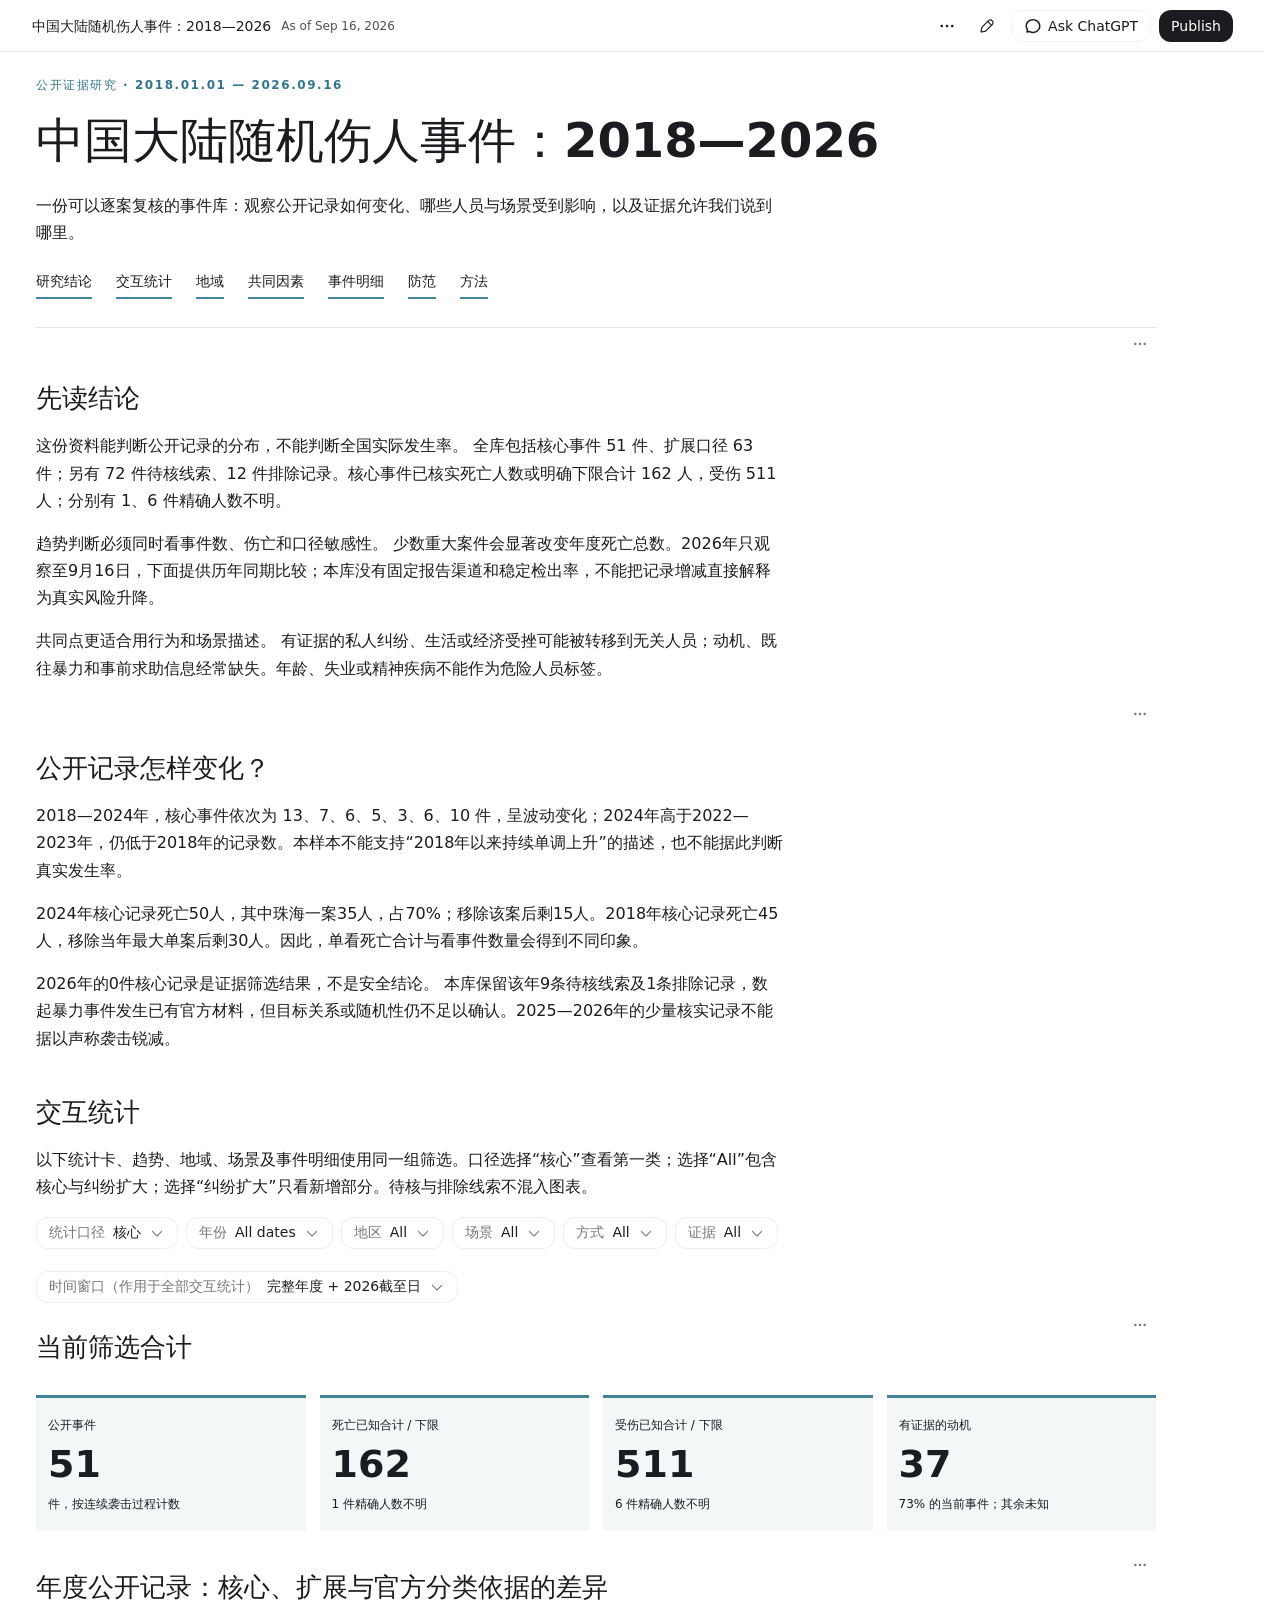
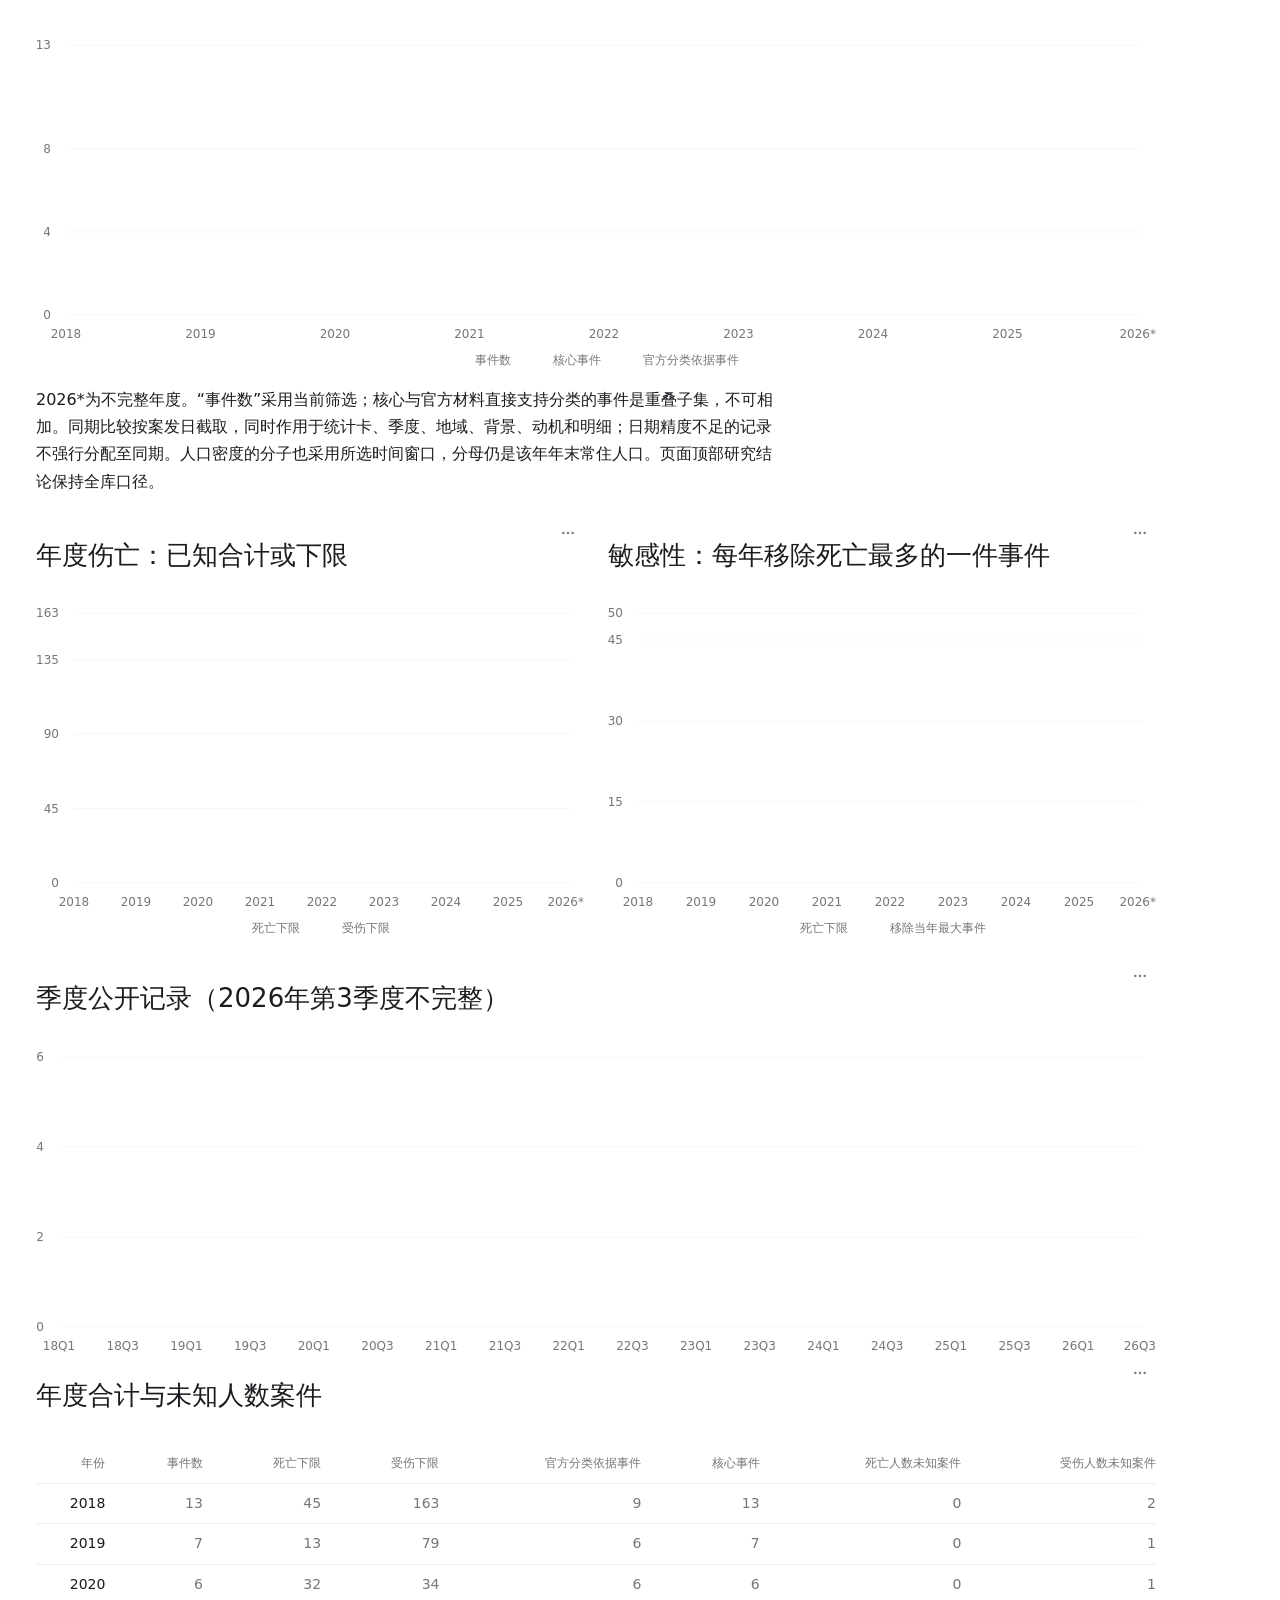
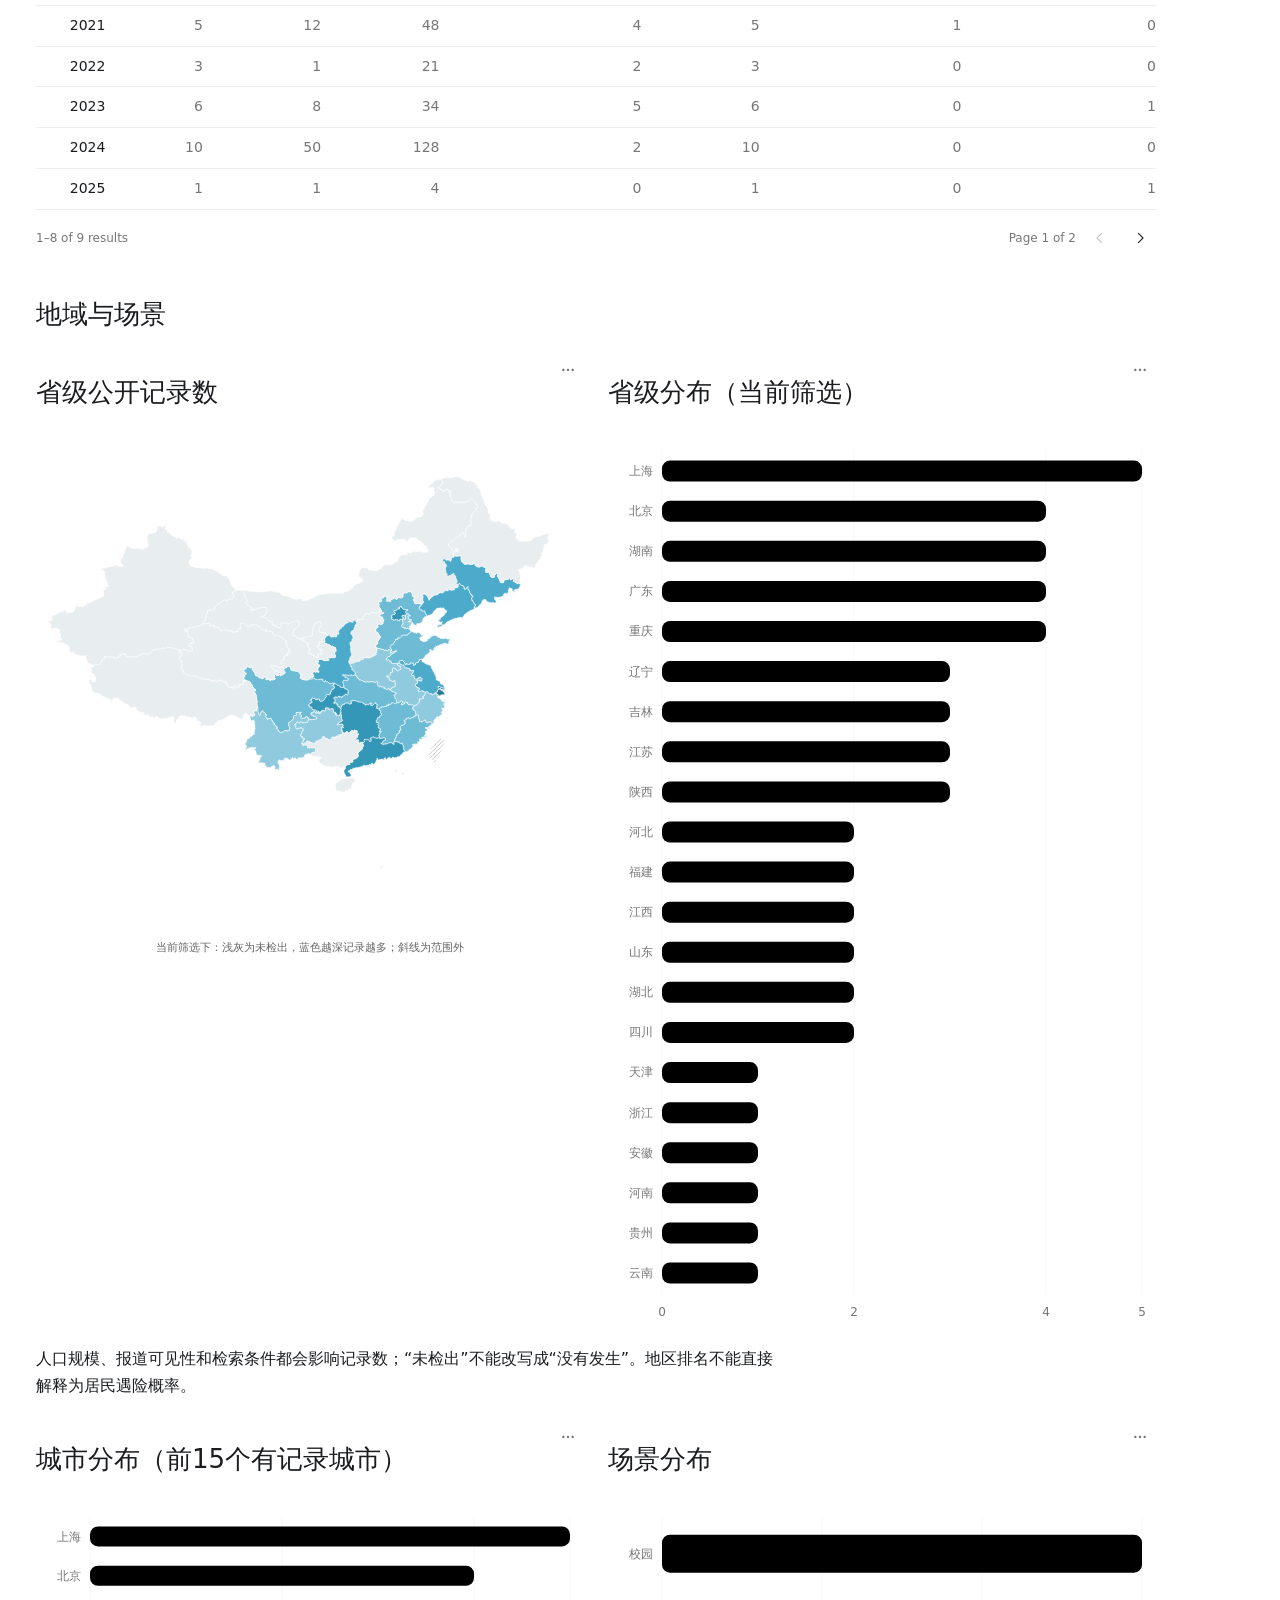
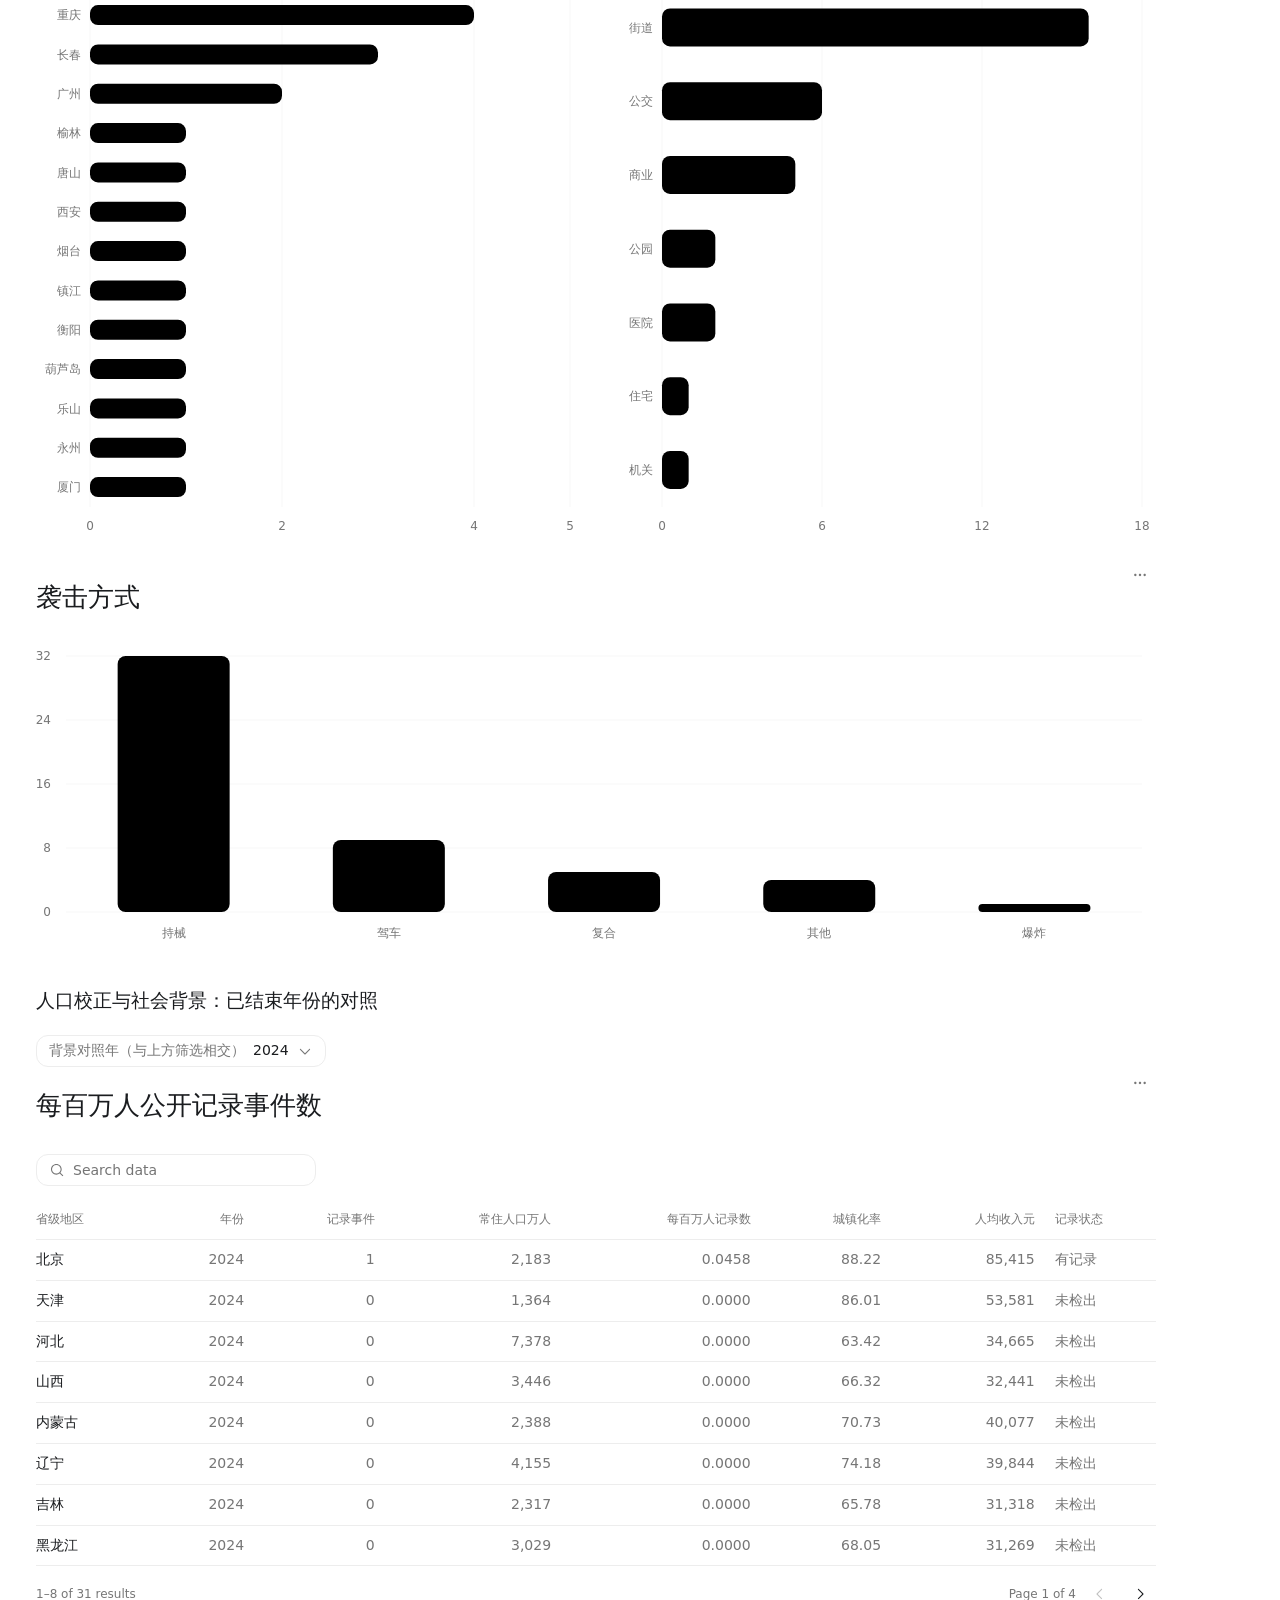
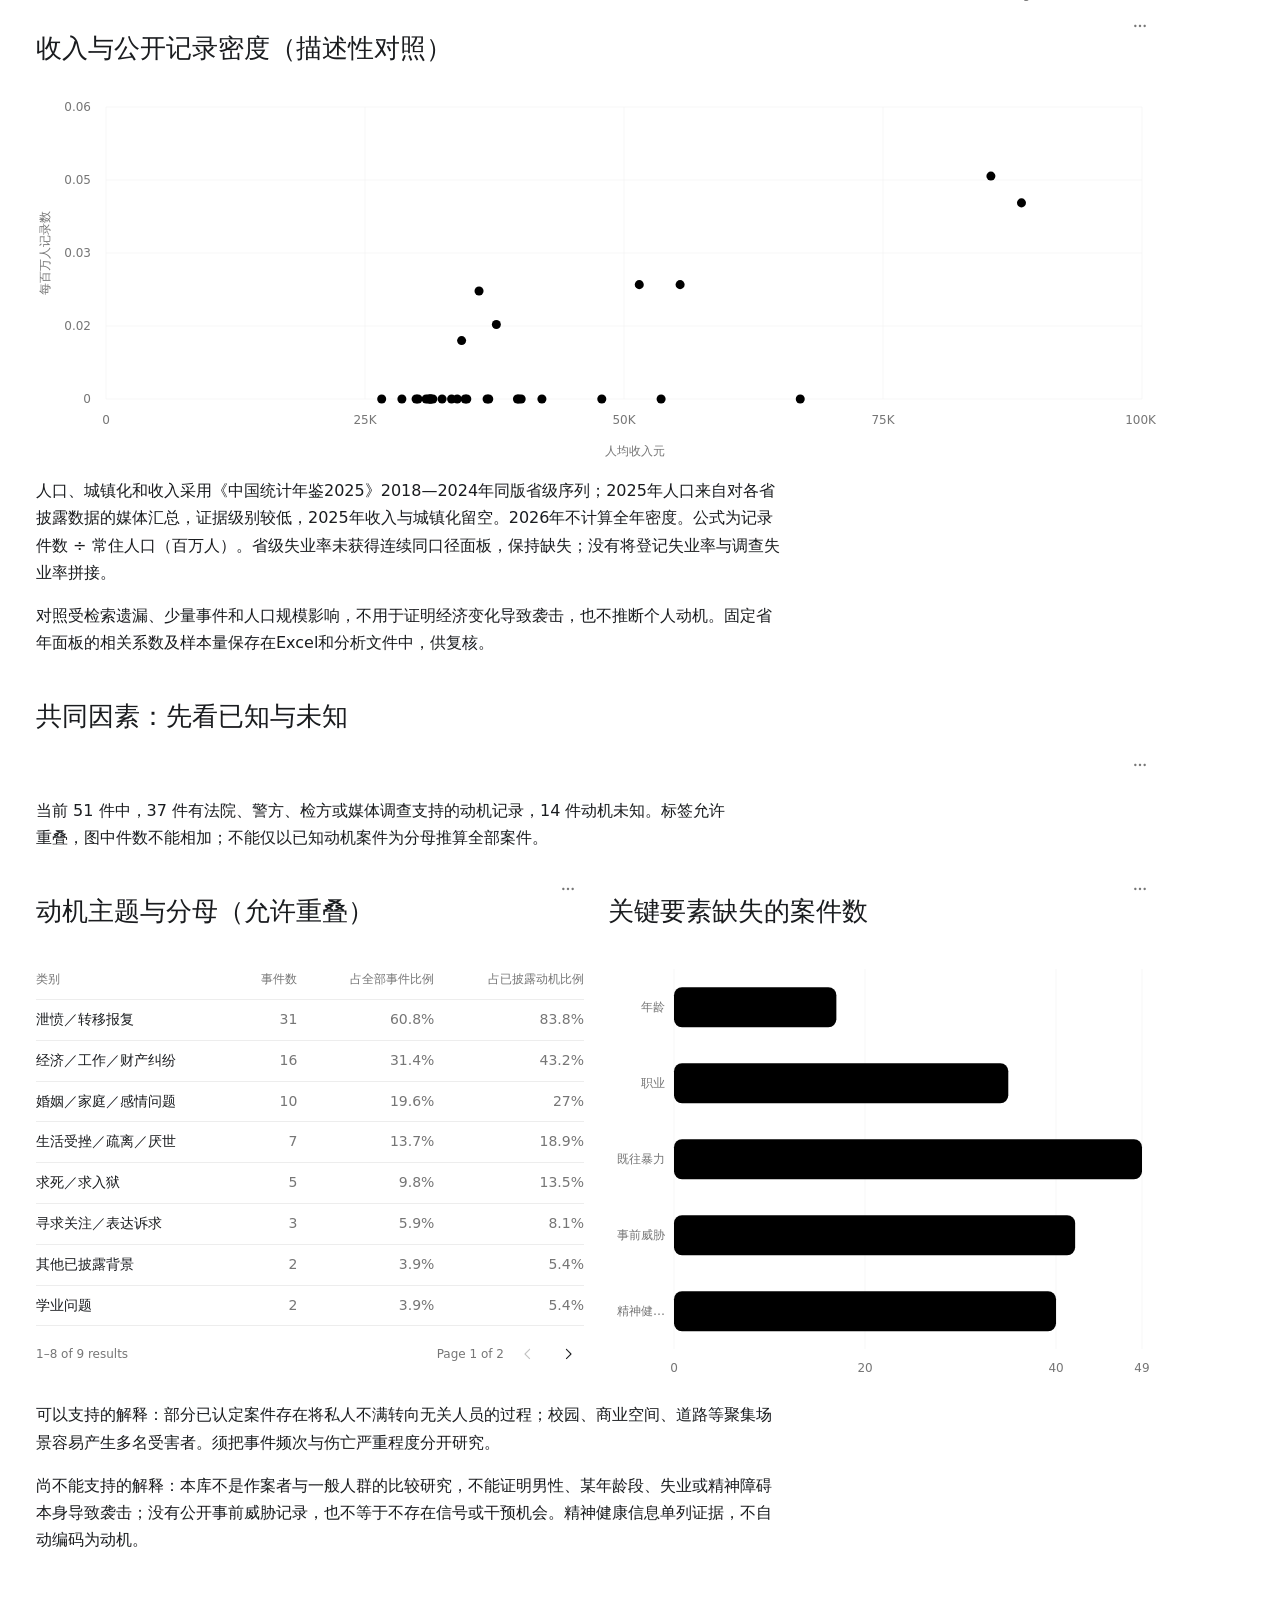
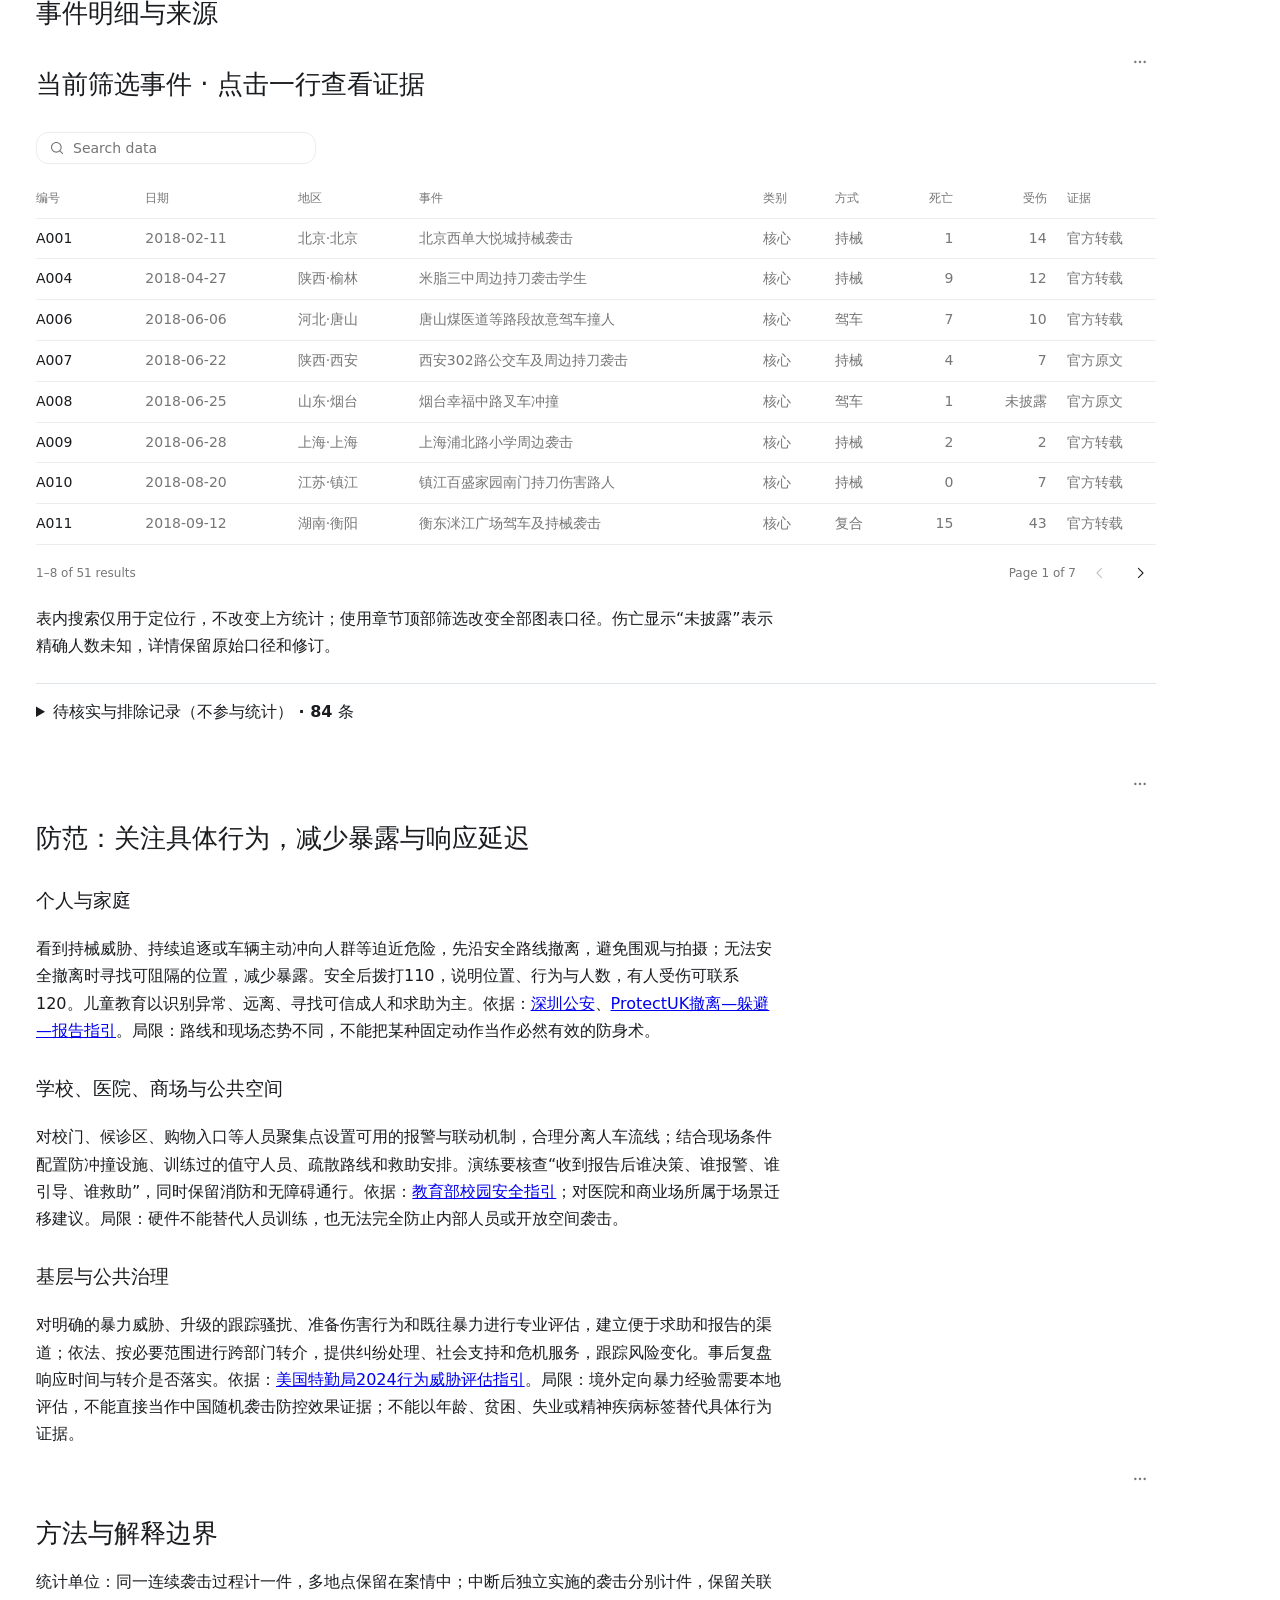
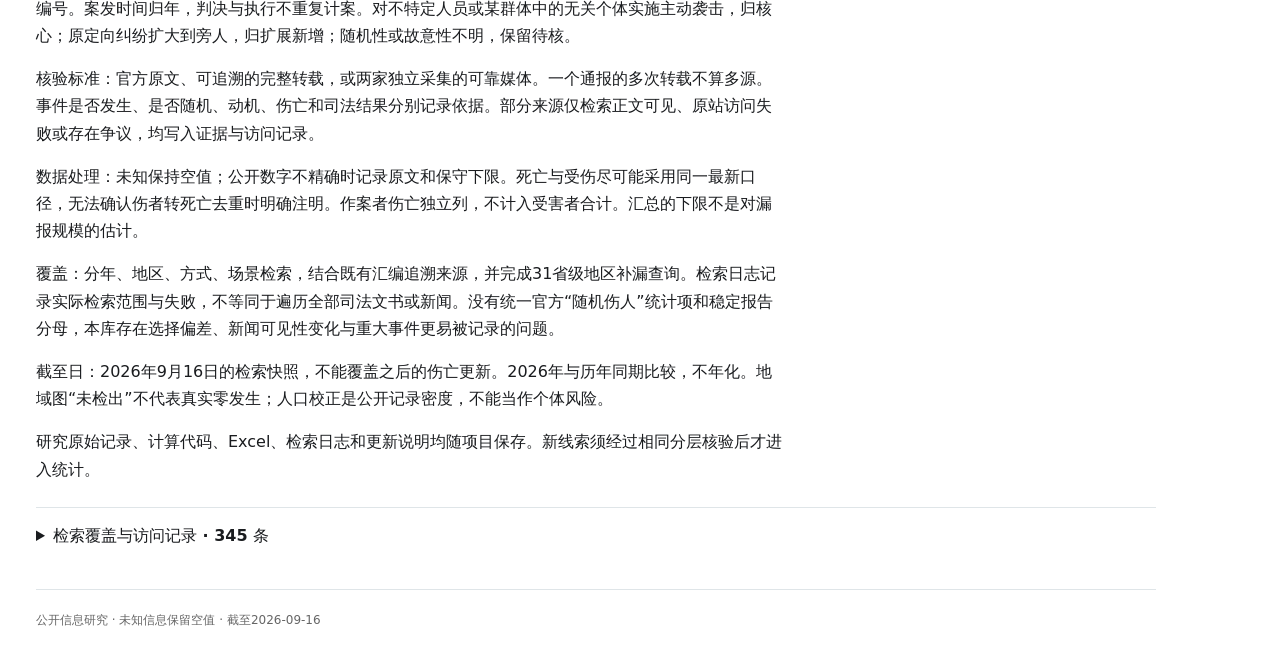
==== docs/index.html @ 71fc7404 "发布2018—2026年中国大陆随机伤人公开事件研究与互动报告" ====
<!doctype html>
<html lang="en">
<head>
<meta charset="utf-8">
<meta name="viewport" content="width=device-width, initial-scale=1">
<meta name="color-scheme" content="light dark">
<meta name="theme-color" content="#ffffff">
<meta name="data-app-snapshot-sha256" content="279f33995c8a3402e38fff73fcce4fe419619cbc1c7b2a1e66065c05119ae31b">
<meta name="data-app-runtime-sha256" content="b5514c44f112ed9b8fe2e8674369e515b7e712abfc70a896140b96f0ab65cfd2">
<meta name="data-app-bootstrap" content="deferred-content-v1">
<meta name="data-app-build-layout" content="separate-data-v1">
<meta name="data-app-local-snapshot" content="snapshot.279f33995c8a3402e38fff73fcce4fe419619cbc1c7b2a1e66065c05119ae31b.json">
<meta name="data-app-local-thread" content="01a0a77b-adfa-7f10-afe0-daa38e9745d1">
<title>中国大陆随机伤人事件：2018—2026</title>
<link rel="icon" href="data:,">
<style>:root{color-scheme:light dark;--adaptive-theme:1;--font-sans-default:-apple-system-body,ui-sans-serif,-apple-system,system-ui,"Segoe UI",Helvetica,"Apple Color Emoji",Arial,sans-serif,"Segoe UI Emoji","Segoe UI Symbol";--font-sans:var(--vscode-font-family,var(--font-sans-default));--background:var(--color-token-main-surface-primary,var(--color-background-surface,light-dark(#fff,#181818)));--surface:var(--color-background-elevated-secondary-opaque,light-dark(#fcfcfc,#212121));--surface-raised:var(--color-token-dropdown-background,light-dark(#fff,#282828));--muted:light-dark(#f7f7f7,#282828);--control:var(--color-background-control-opaque,light-dark(#fff,#212121));--control-hover:light-dark(#f2f2f2,#303030);--interaction-hover:var(--muted);--interaction-active:var(--control-hover);--text:var(--color-token-foreground,var(--color-text-foreground,light-dark(#1a1c1f,#fff)));--secondary:var(--color-token-description-foreground,light-dark(#767676,#afafaf));--border:var(--color-token-border,var(--color-border,light-dark(#ededed,#303030)));--border-strong:var(--color-border-heavy,light-dark(#dfdfdf,#414141));--accent:var(--color-text-accent,light-dark(#339cff,#99ceff));--positive:var(--color-text-success,light-dark(#00a240,#40c977));--negative:var(--color-text-error,light-dark(#e02e2a,#ff6764));--chart-1:light-dark(#0285ff,#66b5ff);--chart-2:light-dark(#924ff7,#ad7bf9);--chart-3:light-dark(#04b84c,#40c977);--chart-4:light-dark(#fb6a22,#ff8549);--chart-5:light-dark(#ff66ad,#ff8cc1);--chart-6:light-dark(#ffc300,#ffd240);--chart-7:light-dark(#fa423e,#ff6764);--chart-8:light-dark(#8f8f8f,#afafaf);--chart-neutral-fill:color-mix(in srgb,var(--text) 3%,var(--surface));--ranked-list-fill:color-mix(in srgb,var(--chart-1) 16%,var(--surface));--ranked-list-fill-hover:color-mix(in srgb,var(--chart-1) 24%,var(--surface));--movement-positive:color-mix(in srgb,var(--positive) 75%,var(--text));--movement-negative:color-mix(in srgb,var(--negative) 75%,var(--text));--movement-total:var(--secondary);--card-radius:16px;--data-card-radius:20px;--data-card-background:var(--background);--control-radius:12px;--mark-radius:8;--card-shadow:0 4px 12px rgb(0 0 0/1%);--shadow:0 8px 16px -4px rgb(0 0 0/12%)}:root:not([data-app-theme]),:root:is([data-app-theme="original"],[data-app-theme="codex-classic"]){--dashboard-background:light-dark(color-mix(in srgb,var(--background) 98.6%,var(--text)),var(--background))}
.dashboard-topbar-copy,.dashboard-topbar-actions,.dashboard-topbar-edit-controls{align-items:center;gap:10px;min-width:0;display:flex}.dashboard-topbar-copy{flex:auto}.dashboard-topbar-actions,.dashboard-topbar-edit-controls{flex:none}.dashboard-topbar-mode-controls{flex:none;align-items:center;gap:10px;display:flex}.dashboard-topbar-mode-controls [data-mode-action]{box-sizing:border-box;white-space:nowrap;transform-origin:100%}@media (width<=599px){.dashboard-topbar-mode-controls{grid-area:2/1/3/-1;justify-self:end}}.data-executive-summary{border-radius:var(--data-card-radius,var(--card-radius));background:0 0;border:0;min-width:0;overflow:visible}.data-executive-summary-heading{margin:0}.data-executive-summary-trigger{border-radius:var(--data-card-radius,var(--card-radius));width:100%;color:var(--text);cursor:pointer;font:inherit;text-align:left;background:0 0;border:0;justify-content:space-between;align-items:center;gap:16px;padding:12px 14px;display:flex}.data-executive-summary-trigger:hover{background:var(--interaction-hover,var(--control-hover))}.data-executive-summary-trigger:focus-visible{outline:2px solid var(--accent);outline-offset:-2px}.data-executive-summary-title-group{flex-wrap:wrap;flex:1;align-items:baseline;gap:10px;min-width:0;display:flex}.data-executive-summary-title{white-space:nowrap;flex:none;font-size:16px;font-weight:500;line-height:20px}.data-executive-summary-preview{min-width:0;color:color-mix(in srgb, var(--secondary) 68%, transparent);text-overflow:ellipsis;white-space:nowrap;flex:240px;font-size:14px;font-weight:400;line-height:20px;overflow:hidden}.data-executive-summary-toggle-icon{width:18px;height:18px;color:var(--secondary);flex:none;position:relative}.data-executive-summary-toggle-icon:before,.data-executive-summary-toggle-icon:after{content:"";background:currentColor;border-radius:999px;width:14px;height:1.5px;position:absolute;top:50%;left:50%;transform:translate(-50%,-50%)}.data-executive-summary-toggle-icon:after{transform:translate(-50%,-50%)rotate(90deg)}.data-executive-summary-trigger[aria-expanded=true] .data-executive-summary-toggle-icon:after{opacity:0}.data-executive-summary[data-open] .data-executive-summary-title{color:var(--secondary)}.data-executive-summary-panel{padding:0 0 18px}.data-executive-summary--inset{background:color-mix(in srgb, var(--text) 2%, transparent);overflow:hidden}.data-executive-summary--inset .data-executive-summary-trigger:hover{background:color-mix(in srgb, var(--text) 2%, transparent)}.data-executive-summary--inset .data-executive-summary-panel{padding:0 14px 18px}.data-executive-summary-content{grid-template-columns:minmax(0,1fr);gap:16px;width:100%;min-width:0;max-width:780px;padding-top:8px;display:grid}.data-executive-summary-content>:where(p,ul,ol){margin:0}.data-executive-summary-content .rich-narrative{min-width:0;margin:0}.data-executive-summary-content :is(.rich-narrative-content,.report-rich-editable)>p{margin:0}.data-executive-summary-content p{color:var(--text);font-size:16px;line-height:1.55}.data-executive-summary-content :is(strong,b,.markdown-bold){font-weight:600}.data-segmented-control{border:1px solid var(--border);border-radius:var(--control-radius);background:var(--control);align-items:stretch;min-width:0;max-width:100%;display:inline-flex;overflow:visible}.data-segmented-control[data-full-width]{width:100%;display:flex}.data-segmented-control-label{text-overflow:ellipsis;white-space:nowrap;min-width:0;overflow:hidden}.data-segmented-control[data-disabled]{opacity:var(--control-disabled-opacity,.58)}.data-segmented-control button{border:0;border-left:1px solid var(--border);min-width:0;min-height:30px;color:var(--secondary);cursor:pointer;font:inherit;white-space:nowrap;background:0 0;flex:0 auto;justify-content:center;align-items:center;padding:0 12px;font-size:14px;font-weight:400;line-height:20px;display:inline-flex;position:relative}.data-segmented-control button:first-child{border-radius:var(--control-radius) 0 0 var(--control-radius)}.data-segmented-control button:last-child{border-radius:0 var(--control-radius) var(--control-radius) 0}.data-segmented-control button:only-child{border-radius:var(--control-radius)}.data-segmented-control-tooltip{z-index:var(--layer-tooltip);position:absolute;bottom:calc(100% + 7px);left:50%;transform:translate(-50%,2px)}.data-segmented-control-button:hover .data-segmented-control-tooltip,.data-segmented-control-button:focus-visible .data-segmented-control-tooltip{opacity:1;transform:translate(-50%)}.data-segmented-control[data-size=default] button{min-height:calc(var(--data-control-height,32px) - 2px)}.data-segmented-control[data-full-width] button{flex:1 1 0}.data-segmented-control button:first-child{border-left:0}.data-segmented-control button:hover:not(:disabled){background:var(--interaction-hover,var(--control-hover));color:var(--text)}.data-segmented-control button:focus-visible{z-index:1;outline:2px solid var(--accent);outline-offset:-2px;position:relative}.data-segmented-control button[aria-pressed=true]{background:color-mix(in srgb, var(--text) 5%, transparent);color:var(--text)}.data-segmented-control button:disabled{cursor:default}@media (prefers-reduced-motion:reduce){.data-segmented-control button{transition:none}}.data-slider{--data-slider-control-height:var(--data-control-height,32px);--data-slider-control-padding:var(--space-3,12px);--data-slider-inline-gap:24px;--data-slider-inline-label-width:200px;align-content:start;gap:var(--field-label-gap,6px);min-width:0;color:var(--text);display:grid;container:data-slider/inline-size}.data-slider[data-layout=inline]{grid-template-columns:minmax(112px, var(--data-slider-inline-label-width)) minmax(0, 1fr);align-items:center;column-gap:var(--data-slider-inline-gap);row-gap:var(--field-label-gap,6px)}.data-slider[data-layout=inline]>.data-slider-label--outside{grid-area:1/1}.data-slider[data-layout=inline]>.data-slider-control{grid-area:1/2}.data-slider[data-layout=inline][data-label-placement=hidden]>.data-slider-control{grid-column:1/-1}.data-slider[data-disabled]{opacity:var(--control-disabled-opacity,.58)}.data-slider-label{min-width:0;color:var(--secondary);font-size:14px;font-weight:400;line-height:20px}.data-slider-label--outside{width:fit-content}.data-slider-label--inline{box-sizing:border-box;width:100%;min-height:var(--data-slider-control-height);pointer-events:none;text-overflow:ellipsis;white-space:nowrap;align-items:center;padding-inline:16px;display:flex;overflow:hidden}.data-slider[data-label-placement=inline]{gap:0}.data-slider[data-label-placement=inline] .data-slider-label--inline{z-index:5;inset-block:0;left:var(--data-slider-control-padding);width:auto;max-width:calc(100% - 96px);min-height:0;padding:0;position:absolute}.data-slider--range[data-center-inline-label] .data-slider-label--inline{left:var(--data-slider-midpoint);width:max-content;max-width:max(0px, calc(var(--data-slider-span) - 32px));text-align:center;justify-content:center;transform:translate(-50%)}.data-slider-label--hidden,.data-slider-visually-hidden{clip:rect(0 0 0 0);clip-path:inset(50%);white-space:nowrap;border:0;width:1px;height:1px;margin:-1px;padding:0;position:absolute;overflow:hidden}.data-slider-control{height:var(--data-slider-control-height);border:1px solid var(--border);border-radius:var(--control-radius);background:var(--surface);touch-action:none;min-width:0;transition:border-color .12s,box-shadow .12s;position:relative;overflow:visible}.data-slider-control:has(.data-slider-input:focus-visible){border-color:var(--control-focus-border,var(--border-strong));box-shadow:var(--control-focus-ring,0 0 0 1px var(--border-strong))}.data-slider-track{z-index:1;border-radius:inherit;pointer-events:none;position:absolute;inset:-1px;overflow:visible}.data-slider-selection{inset:0 calc(100% - var(--data-slider-end-position)) 0 var(--data-slider-start-position);border-radius:inherit;background:var(--muted);min-width:0;box-shadow:inset 0 0 0 1px color-mix(in srgb, var(--text) 9%, transparent), 0 1px 1px color-mix(in srgb, var(--text) 3%, transparent);transition:box-shadow .12s;position:absolute}.data-slider:not([data-disabled]) .data-slider-control:hover .data-slider-selection{box-shadow:inset 0 0 0 1px color-mix(in srgb, var(--text) 14%, transparent), 0 1px 1px color-mix(in srgb, var(--text) 3%, transparent)}.data-slider--single .data-slider-selection{min-width:min(16px,100%)}.data-slider-bound,.data-slider-value{z-index:5;color:var(--secondary);font-variant-numeric:tabular-nums;pointer-events:none;white-space:nowrap;font-size:12px;line-height:16px;position:absolute;top:50%;transform:translateY(-50%)}.data-slider-bound{transition:opacity .12s}.data-slider-bound--minimum{left:8px}.data-slider-bound--maximum{right:8px}.data-slider-bound[data-hidden]{opacity:0}.data-slider-value[data-placement=inside]{color:var(--text)}.data-slider-value--end{right:var(--data-slider-control-padding);color:var(--text);font-size:14px;line-height:20px;left:auto}.data-slider--range .data-slider-value{color:var(--text);font-size:14px;line-height:20px}.data-slider-handle{z-index:4;background:var(--secondary);opacity:.55;pointer-events:none;border-radius:999px;width:2px;height:18px;transition:opacity .12s;position:absolute;top:50%;transform:translate(-1px,-50%)}.data-slider-handle--lower{left:clamp(8px, calc(var(--data-slider-start) + 8px), calc(100% - 8px))}.data-slider-handle--upper{left:clamp(8px, calc(var(--data-slider-end) - 8px), calc(100% - 8px))}.data-slider--range[data-collapsed] .data-slider-handle{left:clamp(8px, var(--data-slider-start), calc(100% - 8px))}.data-slider:not([data-disabled]) .data-slider-control:hover .data-slider-handle{opacity:.8}.data-slider--single .data-slider-control:has(.data-slider-input:active) .data-slider-handle--upper,.data-slider--single .data-slider-control:has(.data-slider-input:focus-visible) .data-slider-handle--upper,.data-slider--range[data-active-thumb=lower] .data-slider-control:has(.data-slider-input--lower:active,.data-slider-input--lower:focus-visible) .data-slider-handle--lower,.data-slider--range[data-active-thumb=upper] .data-slider-control:has(.data-slider-input--upper:active,.data-slider-input--upper:focus-visible) .data-slider-handle--upper{opacity:1}.data-slider-input{appearance:none;cursor:ew-resize;opacity:0;touch-action:none;background:0 0;border:0;outline:0;width:100%;height:100%;margin:0;position:absolute;inset:0}.data-slider-input:disabled{cursor:default}.data-slider-input--single{z-index:6}.data-slider--range .data-slider-input{z-index:6;pointer-events:none}.data-slider--range[data-active-thumb=lower] .data-slider-input--lower,.data-slider--range[data-active-thumb=upper] .data-slider-input--upper{z-index:7}.data-slider-input::-webkit-slider-runnable-track{height:var(--data-slider-control-height);background:0 0}.data-slider-input::-webkit-slider-thumb{width:20px;height:var(--data-slider-control-height);appearance:none;cursor:ew-resize;background:0 0;border:0;margin-top:0}.data-slider--range .data-slider-input::-webkit-slider-thumb{pointer-events:auto}.data-slider-input::-moz-range-track{height:var(--data-slider-control-height);background:0 0}.data-slider-input::-moz-range-thumb{width:20px;height:var(--data-slider-control-height);cursor:ew-resize;background:0 0;border:0}.data-slider--range .data-slider-input::-moz-range-thumb{pointer-events:auto}@media (pointer:coarse){.data-slider-input::-webkit-slider-thumb{width:44px}.data-slider-input::-moz-range-thumb{width:44px}}@container data-slider (width<=520px){.data-slider[data-layout=inline]>.data-slider-label--outside,.data-slider[data-layout=inline]>.data-slider-control{grid-column:1/-1}.data-slider[data-layout=inline]>.data-slider-label--outside{grid-row:1}.data-slider[data-layout=inline]>.data-slider-control{grid-row:2}}@media (prefers-reduced-motion:reduce){.data-slider-control,.data-slider-bound,.data-slider-handle{transition:none}}.data-switch{min-height:32px;color:var(--text);cursor:pointer;font:inherit;text-align:left;background:0 0;border:0;justify-content:space-between;align-items:center;gap:12px;padding:0;font-size:14px;font-weight:400;display:inline-flex}.data-switch[data-full-width]{width:100%}.data-switch-track{background:var(--border-strong);border-radius:999px;flex:none;width:34px;height:20px;transition:background .16s;position:relative}.data-switch-track:after{background:var(--surface-raised);content:"";border-radius:50%;width:16px;height:16px;transition:transform .16s;position:absolute;top:2px;left:2px}.data-switch[aria-checked=true] .data-switch-track{background:var(--accent)}.data-switch[aria-checked=true] .data-switch-track:after{transform:translate(14px)}.data-switch:focus-visible{outline:2px solid var(--accent);outline-offset:2px}.data-switch:disabled{cursor:default;opacity:var(--control-disabled-opacity,.58)}@media (prefers-reduced-motion:reduce){.data-switch-track,.data-switch-track:after{transition:none}}.data-switch[data-size=compact]{color:var(--secondary);font:inherit;border-radius:var(--control-radius);cursor:pointer;white-space:nowrap;background:0 0;border:0;align-items:center;gap:8px;padding:6px 8px;font-size:14px;display:inline-flex}.data-switch[data-size=compact]:hover{background:var(--interaction-hover);color:var(--text)}.data-switch[data-size=compact] .data-switch-track{background:var(--border-strong);border-radius:10px;width:28px;height:16px;transition:background .12s;position:relative}.data-switch[data-size=compact] .data-switch-track:after{content:"";background:var(--surface);border-radius:50%;width:12px;height:12px;transition:transform .12s;position:absolute;top:2px;left:2px}.data-switch[data-size=compact][aria-checked=true] .data-switch-track{background:var(--text)}.data-switch[data-size=compact][aria-checked=true] .data-switch-track:after{transform:translate(12px)}.form-checkbox{align-items:center;gap:var(--space-2);cursor:pointer;display:inline-flex}.form-checkbox-control{flex:0 0 var(--space-5);width:var(--space-5);height:var(--space-5);display:inline-flex;position:relative}.form-checkbox-control input{appearance:none;z-index:1;border-radius:var(--radius-xs);width:100%;height:100%;cursor:inherit;background:0 0;border:0;margin:0;position:absolute;inset:0}.form-checkbox-control>:not(input){pointer-events:none;position:absolute;inset:0}.form-checkbox-control [data-dashboard-icon=checkboxUnchecked]{color:var(--border-strong)}.form-checkbox-control [data-dashboard-icon=checkboxChecked]{color:var(--text);opacity:0}.form-checkbox-control input:checked~[data-dashboard-icon=checkboxUnchecked]{opacity:0}.form-checkbox-control input:checked~[data-dashboard-icon=checkboxChecked]{opacity:1}.form-checkbox-control input:focus-visible{outline:2px solid var(--accent);outline-offset:3px}.form-checkbox:has(input:disabled){opacity:.5;cursor:not-allowed}.section-navigator{z-index:20;padding:6px;position:fixed;top:50%;left:12px;transform:translateY(-50%)}.section-navigator:not([data-placement=inline])[data-fits-gutter=false]{visibility:hidden;pointer-events:none}.section-navigator-trigger{border-radius:var(--radius-md);color:var(--secondary);font:inherit;cursor:pointer;background:0 0;border:0;align-items:center;margin:0;padding:8px 6px;display:flex}.section-navigator-trigger:focus-visible{outline:2px solid var(--accent);outline-offset:2px}.section-navigator-rail{flex-direction:column;align-items:flex-start;width:28px;display:flex}.section-navigator-rail>span{align-items:center;height:12px;display:flex}.section-navigator-rail i{background:var(--secondary);opacity:.5;border-radius:999px;width:9px;height:3px;display:block}.section-navigator-rail i[data-active]{background:var(--text);opacity:1;width:14px}.section-navigator-label{display:none}.section-navigator-menu{opacity:0;visibility:hidden;pointer-events:none;gap:2px;width:max-content;max-width:calc(100vw - 24px);max-height:min(440px,80vh);transition:opacity .1s,transform .1s,visibility .1s;position:absolute;top:50%;left:0;overflow-y:auto;transform:translate(-4px,-50%)}.section-navigator[data-open] .section-navigator-menu{opacity:1;visibility:visible;pointer-events:auto;transform:translateY(-50%)}.section-navigator-menu .menu-item{min-height:28px;padding-block:4px;font-size:12px;font-weight:500}.section-navigator-menu .menu-item-label{text-overflow:ellipsis;white-space:nowrap;overflow:hidden}.section-navigator-menu .menu-item[aria-current]{background:var(--control);color:var(--text)}.section-navigator-menu .menu-item:not([aria-current]){color:var(--secondary)}.section-navigator[data-placement=inline]{margin-bottom:12px;position:relative;top:auto;left:auto;transform:none}.section-navigator[data-placement=inline] .section-navigator-label{display:inline}.section-navigator[data-placement=inline] .section-navigator-trigger{background:var(--control);border:1px solid var(--border);padding:8px 12px}.section-navigator[data-placement=inline] .section-navigator-menu{top:100%;transform:translateY(-4px)}.section-navigator[data-placement=inline][data-open] .section-navigator-menu{transform:none}@media (width<=1080px){.section-navigator:not([data-placement=inline]){display:none}}@media (prefers-reduced-motion:reduce){.section-navigator-menu{transition:none}}.bar-family-list-row,.bar-family-grouped-bar,.bar-family-bullet-row{width:100%;font:inherit;text-align:left;cursor:default;background:0 0;border:0;padding:0;position:relative}.experimental-bar-chart{min-width:0;position:relative}.bar-family-list{gap:var(--bar-family-row-gap,13px);padding:8px 0;display:grid}.bar-family-list[data-label-position=summary],.bar-family-range{padding:0}.bar-family-list-row{min-width:0;color:var(--text);gap:6px;transition:opacity .16s;display:grid}.bar-family-list[data-interacting] .bar-family-list-row:not([data-active]){opacity:.38}.bar-family-list-row:focus-visible,.bar-family-bullet-row:focus-visible{outline:2px solid var(--accent);outline-offset:4px;border-radius:6px}.bar-family-list-copy{font-size:var(--bar-family-font-size,14px);justify-content:space-between;align-items:baseline;gap:12px;line-height:1.2;display:flex}.bar-family-list-copy>span{text-overflow:ellipsis;white-space:nowrap;min-width:0;overflow:hidden}.bar-family-list-copy strong{font-size:inherit;flex:none;font-weight:650}.bar-family-list-track{min-width:0;height:var(--bar-family-thickness,12px);border-radius:var(--bar-family-radius,999px);background:0 0;display:block;overflow:hidden}.bar-family-list-row[data-track] .bar-family-list-track{background:var(--bar-family-track-color)}.bar-family-list-track>span{border-radius:inherit;height:100%;transition:width .18s;display:block}.bar-family-list-row[data-track] .bar-family-list-track[data-segments]{grid-template-columns:repeat(var(--progress-segments), minmax(0, 1fr));background:0 0;gap:3px;display:grid}.bar-family-list-track[data-segments]>span{background:color-mix(in srgb, var(--progress-color) 14%, var(--surface))}.bar-family-list-track[data-segments]>span[data-active]{background:var(--progress-color)}.bar-family-progress-summary{flex-wrap:wrap;gap:4px 8px}.bar-family-progress-summary strong{letter-spacing:-.035em;font-size:20px;font-weight:560;line-height:24px}.bar-family-progress-summary>span{color:var(--secondary);white-space:normal;overflow-wrap:normal}.bar-family-range-track{background:var(--border-strong);border-radius:999px;height:3px;position:relative}.bar-family-range-track i{border:2px solid var(--surface);background:var(--bar-family-range-color,var(--text));width:8px;height:8px;box-shadow:0 0 0 1px var(--border-strong);border-radius:50%;position:absolute;top:50%;transform:translate(-50%,-50%)}.bar-family-range .bar-family-list-row{align-content:center;min-height:28px}.bar-family-range .bar-family-list-row:is(:hover,:focus-visible) .bar-family-range-track{background:var(--secondary)}.bar-family-range .bar-family-list-row:is(:hover,:focus-visible) .bar-family-range-track i{box-shadow:0 0 0 2px var(--bar-family-range-color,var(--text))}.bar-family-range-bounds{color:var(--secondary);font-variant-numeric:tabular-nums;font-size:10px}.bar-family-list-row:hover .bar-family-list-track>span,.bar-family-list-row:focus-visible .bar-family-list-track>span{filter:saturate(1.12)brightness(.92)}.bar-family-list--rankedList .bar-family-list-copy{z-index:2;height:var(--bar-family-thickness,32px);color:var(--text);align-items:center;position:absolute;top:0;left:12px;right:12px}.bar-family-list--rankedList .bar-family-list-row{gap:0}.bar-family-list[data-label-position=above] .bar-family-list-row{gap:7px}.bar-family-list[data-label-position=above] .bar-family-list-value{font-size:var(--bar-family-font-size,14px);align-items:baseline;gap:4px;line-height:1;display:flex}.bar-family-list[data-label-position=above] .bar-family-list-value strong{letter-spacing:-.02em;font-size:28px;font-weight:500}.bar-family-list[data-label-position=above] .bar-family-list-track>span{align-items:center;padding-inline:10px;display:flex}.bar-family-list[data-label-position=above] .bar-family-list-track b{font-size:var(--bar-family-font-size,14px);text-overflow:ellipsis;white-space:nowrap;font-weight:500;overflow:hidden}.bar-family-list-toggle{color:var(--secondary);font:inherit;cursor:pointer;background:0 0;border:0;border-radius:8px;justify-self:start;padding:5px 9px;font-size:13px;font-weight:600}.bar-family-list-toggle:hover{background:color-mix(in srgb, var(--text) 6%, transparent);color:var(--text)}.bar-family-list-toggle:focus-visible{outline:2px solid var(--accent);outline-offset:2px}.bar-family-grouped-list{gap:var(--bar-family-group-gap,15px);display:grid}.bar-family-grouped-row{gap:6px;display:grid}.bar-family-grouped-label{color:var(--text);font-size:14px;font-weight:500}.bar-family-grouped-pair{gap:4px;display:grid}.bar-family-grouped-bar{grid-template-columns:minmax(0, 1fr) var(--bar-family-value-width,4ch);min-height:max(22px, var(--bar-family-thickness,10px));color:inherit;align-items:center;gap:12px;transition:opacity .16s;display:grid}.bar-family-grouped-list[data-interacting] .bar-family-grouped-bar:not([data-active]){opacity:.38}.bar-family-grouped-bar:hover .bar-family-grouped-track>span,.bar-family-grouped-bar:focus-visible .bar-family-grouped-track>span{filter:saturate(1.08)brightness(.96)}.bar-family-grouped-bar:focus-visible{outline:2px solid var(--accent);outline-offset:3px;border-radius:4px}.bar-family-grouped-track{min-width:0;height:var(--bar-family-thickness,10px);border-radius:var(--bar-family-radius,5px);display:block;overflow:hidden}.bar-family-grouped-value{text-align:end;min-width:4ch;color:var(--text);font-variant-numeric:tabular-nums;font-size:14px;font-weight:600;line-height:22px}.bar-family-grouped-track>span{border-radius:inherit;height:100%;display:block}.bar-family-grouped-list>.chart-legend{justify-content:flex-start;margin:0}.experimental-bar-plot{width:100%;height:100%;min-height:0}.experimental-bar-chart[data-axis-label=true]{grid-template-rows:minmax(0,1fr) 18px;gap:4px;display:grid}.experimental-bar-axis-label{color:var(--secondary);text-align:center;font-size:11px;line-height:18px}.bar-family-segmented{gap:18px;padding:8px 0;display:grid;position:relative;container:composition/inline-size}.bar-family-segmented :is(.bar-family-segment,.bar-family-segment-callouts>div,.bar-family-segment-labels>div,.bar-family-segment-annotations>div,tbody>tr){transition:opacity .12s}.bar-family-segmented[data-interacting] :is(.bar-family-segment,.bar-family-segment-callouts>div,.bar-family-segment-labels>div,.bar-family-segment-annotations>div,tbody>tr):not([data-active]){opacity:.38}.bar-family-segment[data-active]{box-shadow:inset 0 0 0 1px color-mix(in srgb, var(--text) 24%, transparent)}@media (prefers-reduced-motion:reduce){.bar-family-segmented *{transition:none}}.bar-family-comparison-table{max-width:100%;display:none;overflow-x:auto}.bar-family-comparison-table table{border-collapse:collapse;width:100%;font-size:13px}.bar-family-comparison-table :is(th,td){border-bottom:1px solid var(--border);text-align:right;font-variant-numeric:tabular-nums;padding:10px 4px}.bar-family-comparison-table th{font-weight:500}.bar-family-comparison-table th:first-child{text-align:left}.bar-family-comparison-table thead,.bar-family-period-label{color:var(--secondary);font-size:12px}.bar-family-segmented[data-callouts-fit=false]>.bar-family-segment-callouts{visibility:hidden;pointer-events:none;top:0;position:absolute;inset-inline:0}.bar-family-segmented[data-callouts-fit=false]>.bar-family-comparison-table{display:block}.bar-family-segmented-track{width:100%;height:var(--bar-family-thickness,28px);border-radius:var(--bar-family-radius,999px);background:color-mix(in srgb, var(--text) 7%, transparent);display:flex;overflow:visible}.bar-family-segment{border:0;border-right:var(--bar-family-segment-gap,2px) solid var(--surface);color:#fff;min-width:2px;font:inherit;font-size:var(--bar-family-font-size,14px);cursor:default;padding:0;font-weight:650;position:relative;overflow:visible}.bar-family-segment:first-child{border-radius:var(--bar-family-radius,999px) 0 0 var(--bar-family-radius,999px)}.bar-family-segment:last-child{border-radius:0 var(--bar-family-radius,999px) var(--bar-family-radius,999px) 0;border-right:0}.bar-family-segment:only-child,.bar-family-segmented[data-rounded-segments] .bar-family-segment{border-radius:var(--bar-family-radius,999px)}.bar-family-segment:hover,.bar-family-segment:focus-visible{z-index:2}.bar-family-segment:focus-visible{outline:2px solid var(--accent);outline-offset:3px}.bar-family-segment-annotations{grid-template-columns:repeat(2,minmax(0,1fr));gap:0 24px;display:grid}@container composition (width<=560px){.bar-family-segment-annotations{grid-template-columns:minmax(0,1fr)}}.bar-family-segment-annotations>div{border-bottom:1px solid var(--border);font-size:var(--bar-family-font-size,14px);grid-template-columns:8px minmax(0,1fr) auto;align-items:center;gap:9px;padding:10px 0;display:grid}.bar-family-segment-key{border-radius:50%;width:8px;height:8px}.bar-family-segment-annotations strong,.bar-family-segment-annotations small{display:block}.bar-family-segment-annotations strong{font-size:inherit;font-weight:580}.bar-family-segment-annotations small{color:var(--secondary);font-size:inherit;margin-top:3px;line-height:1.25}.bar-family-segment-annotations b{font-size:inherit;font-weight:650}.bar-family-segment-callouts{color:var(--text);font-size:var(--bar-family-font-size,14px);align-items:end;gap:0;display:grid}.bar-family-segment-callouts>div{min-width:0;padding-right:12px}.bar-family-segment-callouts[data-align=right]>div{text-align:right;padding-left:12px;padding-right:0}.bar-family-segment-callouts[data-align=right] span i{margin-left:8px;margin-right:0}.bar-family-segment-callouts strong,.bar-family-segment-callouts span{font-size:inherit;line-height:1.3;display:block}.bar-family-segment-callouts strong{text-overflow:ellipsis;white-space:nowrap;font-weight:500;overflow:hidden}.bar-family-segment-callouts span{white-space:nowrap;margin-top:5px;font-weight:400}.bar-family-segment-callouts span b{font-size:18px;font-weight:500}.bar-family-segment-callouts span i{background:color-mix(in srgb, var(--text) 18%, transparent);vertical-align:-3px;width:1px;height:16px;margin-right:8px;display:inline-block}.bar-family-segment-callouts small{color:var(--secondary);font-size:inherit;margin-left:7px;font-weight:450}.bar-family-segment-callouts[data-position=bottom]{color:color-mix(in srgb, var(--secondary) 72%, transparent);align-items:start}.bar-family-segment-callouts[data-position=bottom] span{margin-top:0}.bar-family-segment-callouts[data-position=bottom] small{color:inherit}.bar-family-segment-callouts[data-position=bottom] strong{margin-top:5px;font-weight:500}.bar-family-segmented:has(.bar-family-segment-callouts){gap:10px}.bar-family-segmented:has(.bar-family-segment-callouts) .bar-family-segmented-track+.bar-family-segmented-track{margin-top:2px}.bar-family-segment-labels{color:var(--text);font-size:var(--bar-family-font-size,14px);gap:0;display:grid}.bar-family-segment-labels>div{text-align:center;justify-items:center;gap:3px;min-width:0;display:grid}.bar-family-segment-labels>div:first-child{text-align:left;justify-items:start}.bar-family-segment-labels>div:last-child{text-align:right;justify-items:end}.bar-family-segment-labels strong{font-size:inherit;font-weight:500;line-height:1.25}.bar-family-segment-labels span{color:var(--secondary);font-size:inherit;line-height:1.25}.bar-family-bullets{gap:var(--bar-family-row-gap,18px);padding:8px 0;display:grid}.bar-family-bullet-row{color:var(--text);gap:7px;display:grid}.bar-family-bullet-track{height:var(--bar-family-thickness,18px);background:color-mix(in srgb, var(--text) 7%, transparent);border-radius:999px;display:block;position:relative}.bar-family-bullet-value,.bar-family-bullet-projection{border-radius:inherit;position:absolute;top:0;bottom:0;left:0}.bar-family-bullet-projection{opacity:.28}.bar-family-bullet-track i{background:var(--text);border-radius:2px;width:2px;position:absolute;top:-4px;bottom:-4px;transform:translate(-1px)}.bar-family-bullet-row:hover .bar-family-bullet-value,.bar-family-bullet-row:focus-visible .bar-family-bullet-value{filter:saturate(1.08)brightness(.96)}@media (width<=520px){.bar-family-segment-annotations{grid-template-columns:1fr}}@media (prefers-reduced-motion:reduce){.bar-family-list-track>span{transition:none}}:root{--spacing:.25rem;--space-1:var(--spacing);--space-2:calc(var(--spacing) * 2);--space-3:calc(var(--spacing) * 3);--space-4:calc(var(--spacing) * 4);--space-5:calc(var(--spacing) * 5);--space-6:calc(var(--spacing) * 6);--data-card-gap:20px;--data-metric-gap:12px;--data-section-gap:40px;--data-section-content-gap:20px;--data-after-metrics-gap:32px;--radius-2xs:2px;--radius-xs:4px;--radius-sm:6px;--radius-md:8px;--radius-lg:10px;--radius-xl:12px;--radius-2xl:16px;--radius-3xl:20px;--radius-4xl:24px;--radius-full:9999px;--shadow-sm:0 1px 2px -1px #00000014;--shadow-md:0 2px 4px -1px #00000014;--shadow-lg:0 4px 8px -2px #0000001a;--shadow-xl:0 8px 16px -4px #0000001f;--shadow-2xl:0 16px 32px -8px #00000030;--shadow-hairline:0 0 0 .5px color-mix(in srgb, var(--text) 14%, transparent);--text-xs-size:12px;--text-xs-line:16px;--text-sm-size:14px;--text-sm-line:20px;--text-md-size:16px;--text-md-line:24px;--text-lg-size:18px;--text-lg-line:28px;--text-xl-size:20px;--text-xl-line:28px;--text-title-2-tracking:normal;--text-title-3-tracking:normal;--text-large-title-tracking:normal;--inverse-surface:var(--color-background-primary-solid,#111);--inverse-surface-hover:var(--color-background-primary-solid-hover,#000);--inverse-text:var(--color-text-primary-solid,#fff);--danger-surface:var(--color-background-danger-solid,var(--negative));--danger-text:var(--color-text-danger-solid,#fff);--radius-small:var(--radius-md,8px);--layer-header:30;--layer-tooltip:50;--tooltip-delay:.6s;--layer-drag:1000;--layer-tooltip-portal:1100;--motion-duration-fast:.15s;--motion-duration-standard:.3s;--motion-duration-segmented:.3s;--motion-easing-emphasized:cubic-bezier(.23, 1, .32, 1);--motion-easing-segmented:cubic-bezier(.23, 1, .32, 1);--motion-easing-out-quint:cubic-bezier(.23, 1, .32, 1);--block-drag-activation-distance:6;--block-drag-lift:-5px;--block-drag-scale:1.015;--block-drag-preview-opacity:.97;--block-drag-source-opacity:.24;--block-drag-max-tilt:1.5;--block-drag-velocity-smoothing:.18;--block-drag-direction-dead-zone:.04;--block-drag-rotation-duration:.1s;--block-drag-reorder-duration:.22s;--block-drag-drop-duration:.22s;--block-drag-reorder-easing:var(--motion-easing-emphasized);--block-drag-insertion-hysteresis:10;--block-drag-scroll-edge:56;--block-drag-scroll-speed:18;--block-layout-min-metric-span:2;--block-layout-min-chart-span:3;--block-layout-min-custom-span:3;--block-layout-min-table-span:3;--block-layout-min-block-span:3;--block-layout-max-row-items:6;--block-layout-row-insertion-zone:40;--block-layout-row-attraction:8;--block-layout-row-hover-delay:.45s;--block-layout-touch-row-hover-delay:.65s;--block-layout-row-gap:0px;--block-layout-auto-resize:1;--dashboard-frosted-background:color-mix(in srgb, var(--background) 95%, transparent);--dashboard-frosted-blur:14px;--data-app-dashboard-content-width:1440px;--data-app-dashboard-wide-content-width:var(--data-app-dashboard-content-width);--data-app-report-evidence-width:748px;--data-app-report-prose-width:748px;--data-app-dashboard-gutter:32px;--data-app-report-gutter:36px;--data-app-dashboard-mobile-gutter:16px;--data-app-report-mobile-gutter:20px;--report-comparison-fill:var(--lightningcss-light,#d4d4d4)var(--lightningcss-dark,#929292);--dashboard-content-max-width:calc(var(--data-app-dashboard-content-width) + 2 * var(--data-app-dashboard-gutter));--dashboard-content-gutter:var(--data-app-dashboard-gutter);--dashboard-content-mobile-gutter:var(--data-app-dashboard-mobile-gutter);font-family:var(--font-sans);font-synthesis:none;text-rendering:optimizelegibility;-webkit-font-smoothing:antialiased}.source-section{gap:var(--space-6);padding:var(--space-6);display:grid}.source-definition{padding:var(--space-4);border-radius:var(--radius-xl);background:var(--muted)}.source-definition h3{margin:3px 0 7px;font-size:16px}.source-definition>p:last-child{color:var(--secondary);margin:0;font-size:14px;line-height:1.55}.source-label,.source-metadata dt{color:var(--secondary);letter-spacing:0;text-transform:none;margin:0;font-size:14px;line-height:24px}.source-value{overflow-wrap:anywhere;color:var(--secondary);margin:0;font-size:12px}.source-metadata{grid-template-columns:repeat(2,minmax(0,1fr));gap:8px;margin:0;display:grid}.source-metadata div{min-width:0}.source-metadata dd{overflow-wrap:anywhere;color:var(--text);margin:8px 0 0;font-size:14px;line-height:1.6}.source-group{gap:8px;display:grid}.source-copy{color:var(--secondary);margin:0;font-size:14px;line-height:1.55}.source-pills{flex-wrap:wrap;gap:7px;display:flex}.source-pill{border:1px solid var(--border);border-radius:999px;align-items:center;gap:6px;min-width:0;padding:6px 9px;font-size:12px;display:inline-flex}.source-pill[href]{color:var(--text);text-decoration:none}.source-pill[href]:hover{border-color:var(--accent);color:var(--accent)}.source-pill span{overflow-wrap:anywhere}.source-definitions{border-collapse:collapse;width:100%}.source-definitions :is(th,td){border-bottom:1px solid color-mix(in srgb, var(--text) 5%, transparent);color:var(--text);text-align:left;vertical-align:top;padding:8px 0;font-size:14px;line-height:1.6}.source-definitions tr:first-child :is(th,td){border-top:1px solid color-mix(in srgb, var(--text) 5%, transparent)}.source-definitions th{width:136px;padding-right:16px;font-weight:500}.source-definition-formula{overflow-wrap:anywhere;color:var(--secondary);margin-top:5px;font-family:ui-monospace,SFMono-Regular,Menlo,Consolas,monospace;font-size:12px;line-height:1.55;display:block}.source-definition-variable{margin-top:2px;font-weight:400}.source-definition-lineage{overflow-wrap:anywhere;color:var(--secondary);margin-top:4px;font-size:12px;line-height:1.55;display:block}.source-caveats{border-top:1px solid color-mix(in srgb, var(--text) 5%, transparent);margin:0;padding:0;list-style:none;display:grid}.source-caveats li{border-bottom:1px solid color-mix(in srgb, var(--text) 5%, transparent);min-width:0;color:var(--text);padding:8px 0;font-size:14px;line-height:1.6}.source-list{gap:2px;margin:0 -8px;display:grid}.source-row{min-width:0;color:var(--text);border-radius:8px;grid-template-columns:17px minmax(0,1fr) auto;align-items:center;gap:10px;padding:9px 8px;font-size:14px;line-height:20px;text-decoration:none;display:grid}.source-row-icon{color:var(--secondary);align-self:start;margin-top:2px}.source-row-copy{gap:1px;min-width:0;display:grid}.source-row-title{overflow-wrap:anywhere;white-space:normal;min-width:0}.source-trust,.source-usage-note{overflow-wrap:anywhere;color:var(--secondary);font-family:var(--font-sans,inherit);white-space:normal;font-size:12px;line-height:20px}.source-row-external{color:var(--secondary);opacity:0;transition:opacity .12s}.source-row[href]:is(:hover,:focus-visible){background:color-mix(in srgb, var(--text) 5%, transparent)}.source-row[href]:is(:hover,:focus-visible) .source-row-external{opacity:1}.source-section .source-evidence{color:var(--text);font-size:14px;line-height:1.55}.source-trace{gap:0;margin:2px 0 0;padding:0;list-style:none;display:grid}.source-trace-step{grid-template-columns:30px minmax(0,1fr);gap:13px;padding:0 0 22px;display:grid;position:relative}.source-trace-step:not(:last-child):after{background:var(--border);content:"";width:1px;position:absolute;top:30px;bottom:3px;left:14px}.source-trace-marker{border:1px solid var(--border);background:var(--surface);width:29px;height:29px;color:var(--secondary);border-radius:50%;place-items:center;font-size:12px;display:grid}.source-trace-copy{min-width:0;padding-top:4px}.source-trace-copy>strong{color:var(--text);font-size:14px;line-height:1.45;display:block}.source-trace-copy>p{color:var(--text);overflow-wrap:anywhere;margin:6px 0 0;font-size:14px;line-height:1.6}.source-trace-copy .source-pills{margin-top:10px}.sql-viewer{border:1px solid var(--border);background:var(--muted);border-radius:12px;overflow:hidden}.sql-toolbar{border-bottom:1px solid var(--border);justify-content:space-between;align-items:center;gap:12px;min-height:46px;padding:6px 10px 6px 14px;display:flex}.sql-toolbar-actions{align-items:center;gap:2px;display:flex}.sql-source-links{flex-wrap:wrap;gap:8px;min-width:0;display:flex}.sql-source-links a{color:var(--secondary);align-items:center;gap:5px;font-size:12px;text-decoration:none;display:inline-flex}.sql-source-links a:hover{color:var(--text)}.sql-copy-button{min-height:30px;color:var(--secondary);background:0 0;border:0;border-radius:7px;flex:none;align-items:center;gap:5px;padding:5px 8px;font-size:12px;display:inline-flex}.sql-copy-button:hover{background:var(--interaction-hover);color:var(--text)}.sql{white-space:pre;min-height:120px;max-height:calc(100dvh - 250px);margin:0;padding:12px 0;font-family:ui-monospace,SFMono-Regular,Menlo,Monaco,Consolas,monospace;font-size:12px;line-height:1.7;overflow:auto}.sql :is(code,span){font-family:inherit}.sql-line{grid-template-columns:38px minmax(0,1fr);padding-right:14px;display:grid}.sql-line-number{color:var(--secondary);text-align:right;user-select:none;padding-right:10px}.sql-line-content{overflow-wrap:anywhere;white-space:pre-wrap}.sql code{min-width:0;display:block}.sql-keyword{color:var(--accent)}.sql-string{color:var(--positive)}.dialog.chart-export-dialog{--control-radius:var(--radius-xl);background:var(--background);width:100vw;max-width:none;height:100dvh;max-height:none;box-shadow:none;border:0;border-radius:0;flex-direction:column;display:flex;top:0;left:0;overflow:hidden;transform:none}.chart-export-dialog .dialog-header:focus{outline:none}.chart-export-dialog>.dialog-header,.chart-export-footer{flex-shrink:0}.chart-export-dialog>.dialog-header{min-height:52px;padding:0 var(--data-app-dashboard-gutter);border-bottom:var(--hairline,1px) solid var(--color-border-light,var(--border))}.chart-export-dialog .dialog-content{flex-direction:column;flex:auto;min-height:0;padding:0;display:flex;overflow:hidden}.chart-export-layout{flex:auto;grid-template-columns:minmax(0,1fr) minmax(260px,320px);min-height:0;display:grid;overflow:hidden}.chart-export-main{flex-direction:column;min-width:0;min-height:0;padding:0 0 20px;display:flex}.chart-export-stage{background:var(--background);flex:auto;justify-content:safe center;align-items:safe center;min-width:0;min-height:0;padding:28px;display:flex;overflow:auto}.chart-export-preset-description{color:var(--secondary);text-align:center;margin:0;font-size:12px;line-height:18px}.chart-export-preview-frame{flex-shrink:0;position:relative}.chart-export-preview{box-sizing:content-box;transform-origin:0 0;border:1px solid var(--color-border-light,var(--border));border-radius:var(--radius-3xl);position:absolute;inset:0 auto auto 0}.chart-export-preview-clip{border-radius:inherit;width:100%;height:100%;overflow:hidden}.chart-export-preview-clip[data-transparent=true]{background-color:var(--surface);background-image:conic-gradient(color-mix(in srgb, var(--text) 8%, transparent) 25%, transparent 0 50%, color-mix(in srgb, var(--text) 8%, transparent) 0 75%, transparent 0);background-size:16px 16px}.chart-export-artwork[data-transparent=true]{background:0 0}.chart-export-artwork{box-sizing:border-box;background:var(--surface);color:var(--text);font-family:var(--font-sans);pointer-events:none;border:0;border-radius:0;flex-direction:column;gap:12px;padding:20px;display:flex;position:relative;overflow:hidden}.chart-export-heading{flex-shrink:0}.chart-export-heading h2{font:500 16px/24px var(--font-sans);color:var(--text);margin:0}.chart-export-heading p{font:400 14px/20px var(--font-sans);color:var(--secondary);margin:0}.chart-export-heading h2+p{margin-top:4px}.chart-export-provenance p{margin:0}.chart-export-provenance p+p{margin-top:2px}.chart-export-provenance{font:400 12px/18px var(--font-sans);color:var(--secondary);overflow-wrap:anywhere;flex-shrink:0;margin:0}.chart-export-plot{flex:auto;min-height:100px}.chart-export-plot>.chart-layout{height:auto}.chart-export-plot .chart-frame{flex:none}.chart-export-plot .chart-layout--legend-right{flex-direction:column;display:flex}.chart-export-plot .chart-legend{max-height:none;overflow:visible;mask-image:none}.chart-export-plot .chart-legend li[data-collapsed]{visibility:visible}.chart-export-plot .chart-legend-toggle{display:none}.chart-export-resize{border-radius:var(--radius-md);width:28px;height:28px;color:var(--border-strong);cursor:nwse-resize;touch-action:none;background:0 0;border:0;place-items:center;padding:0;display:grid;position:absolute;bottom:-12px;right:-12px}.chart-export-resize:after{content:"";box-sizing:border-box;border-radius:var(--radius-full);clip-path:inset(50% 0 0 50%);pointer-events:none;border:2px solid;width:24px;height:24px;position:absolute;top:-3px;left:-3px}.chart-export-resize:hover{color:var(--secondary)}.chart-export-resize:focus-visible{outline:2px solid var(--accent);outline-offset:2px}.chart-export-size-controls{flex-direction:column;flex:none;align-items:center;gap:14px;padding:20px 20px 0;display:flex}.chart-export-presets{flex-wrap:wrap;justify-content:center;align-items:center;gap:8px;display:flex}.chart-export-presets button{border:1px solid var(--border);border-radius:var(--radius-xl);min-height:32px;color:var(--secondary);background:0 0;padding:0 12px;font-size:14px}.chart-export-presets button:hover,.chart-export-presets button[data-active]{background:var(--interaction-hover);color:var(--text)}.chart-export-custom-size{align-items:center;gap:8px;display:flex}.chart-export-controls.explorer-controls{border-top:0;border-left:var(--hairline,1px) solid var(--color-border-light,var(--border));max-height:none;overflow:auto}.chart-export-controls .explorer-section{flex-direction:column;align-items:stretch;display:flex}.chart-export-controls .explorer-section+.explorer-section{border:0;margin-inline:0;padding-inline:0}.chart-export-dimensions{color:var(--secondary);align-items:center;gap:8px;font-size:14px;display:flex}.chart-export-dimensions label{border:1px solid var(--border);border-radius:var(--radius-xl);align-items:center;gap:4px;min-width:0;padding:0 6px 0 8px;display:flex}.chart-export-dimensions input{width:48px;min-width:0;height:30px;color:var(--text);font:inherit;font-variant-numeric:tabular-nums;appearance:textfield;background:0 0;border:0;padding:0}.chart-export-dimensions input::-webkit-inner-spin-button{-webkit-appearance:none;margin:0}.chart-export-dimensions input::-webkit-outer-spin-button{-webkit-appearance:none;margin:0}.chart-export-dimensions label:focus-within{outline:2px solid var(--accent);outline-offset:2px}.chart-export-dimensions input:focus{outline:none}.chart-export-footer{border-top:1px solid var(--border);justify-content:flex-end;align-items:center;gap:8px;padding:16px 20px;display:flex}.chart-export-status{color:var(--secondary);margin:0 auto 0 0;font-size:12px;line-height:18px}@media (width<=800px){.chart-export-layout{flex-direction:column;display:flex;overflow:auto}.chart-export-main{flex:none}.chart-export-stage{flex:none;height:55dvh;min-height:280px}.chart-export-controls.explorer-controls{border-left:0;border-top:var(--hairline,1px) solid var(--color-border-light,var(--border));overflow:visible}.chart-export-footer{flex-wrap:wrap}.chart-export-status{flex-basis:100%}}@media (width<=650px){.chart-editor-dialog.chart-export-dialog>.dialog-header{min-height:50px;padding:0 var(--data-app-dashboard-mobile-gutter)}.chart-export-stage{padding-inline:var(--data-app-dashboard-mobile-gutter)}.chart-export-size-controls{padding:16px var(--data-app-dashboard-mobile-gutter) 0;gap:10px}.chart-export-presets{flex-wrap:nowrap;justify-content:space-between;gap:4px;width:100%;overflow-x:auto}.chart-export-presets button{white-space:nowrap;padding-inline:4px}.chart-export-resize{width:44px;height:44px}.chart-export-resize:after{top:7px;left:7px}.chart-export-footer{padding:12px var(--data-app-dashboard-mobile-gutter) calc(12px + env(safe-area-inset-bottom));grid-template-columns:repeat(2,minmax(0,1fr));gap:8px;display:grid}.chart-export-footer>:is(button,a){box-sizing:border-box;white-space:nowrap;place-items:center;width:100%;min-width:0;min-height:44px;padding-inline:4px;font-size:14px;display:grid}.chart-export-footer .chart-export-status{grid-column:1/-1}}.dialog.publish-review-dialog{border-radius:24px;flex-direction:column;width:min(480px,100vw - 32px);max-width:calc(100vw - 32px);max-height:calc(100dvh - 32px);display:flex;overflow:hidden}.publish-review-dialog .dialog-header{flex:none;padding:24px 24px 20px}.publish-review-dialog .dialog-header h2{font-size:20px;line-height:28px}.publish-review-dialog .dialog-header .icon-button:hover:not(:disabled){background:color-mix(in srgb, var(--text) 8%, transparent)}.publish-review-dialog .dialog-content{flex-direction:column;min-height:0;padding:0;display:flex}.publish-review-body{overscroll-behavior:contain;min-height:0;padding:0 24px 24px;overflow:auto}.publish-review-section h3{font:500 14px/20px var(--font-sans);margin:0 0 12px}.publish-review-section p{color:var(--secondary);font:400 14px/20px var(--font-sans);margin:0}.publish-review-audience{border:0;gap:8px;min-width:0;margin:0;padding:0;display:grid}.publish-review-option{border:1px solid var(--color-border-light,var(--border));cursor:pointer;border-radius:12px;grid-template-columns:18px minmax(0,1fr) 16px;align-items:center;gap:12px;min-height:68px;padding:12px;display:grid}.publish-review-option:has(input:checked){border-color:var(--text);background:color-mix(in srgb, var(--text) 3%, transparent)}.publish-review-option:hover{background:var(--interaction-hover)}.publish-review-option:has(input:focus-visible){outline:2px solid var(--text);outline-offset:2px}.publish-review-option>.dashboard-icon,.publish-review-existing>.dashboard-icon{color:var(--secondary)}.publish-review-option strong,.publish-review-existing strong{font:500 14px/20px var(--font-sans)}.publish-review-option-detail{color:var(--secondary);font:400 12px/18px var(--font-sans);margin-top:2px;display:block}.publish-review-option input{width:16px;height:16px;accent-color:var(--text);cursor:pointer;margin:0}.publish-review-permissions{margin-top:20px}.publish-review-permissions p{color:var(--secondary);font:400 14px/20px var(--font-sans);margin:12px 0 0}.publish-review-facts{color:var(--text);font:400 14px/20px var(--font-sans);gap:8px;margin:0;padding-left:18px;display:grid}.publish-review-facts li{padding-left:2px}.publish-review-existing{align-items:flex-start;gap:12px;display:flex}.publish-review-existing .dashboard-icon{flex-shrink:0;margin-top:2px}.publish-review-existing p{margin-top:4px}.publish-review-footer{border-top:1px solid var(--color-border-light,var(--border));flex:none;justify-content:flex-end;align-items:center;gap:8px;padding:16px 24px;display:flex}.publish-review-footer>.button{border:1px solid var(--border);width:100%;height:36px;min-height:36px;font:500 14px/20px var(--font-sans);white-space:nowrap;border-radius:12px;justify-content:center;align-items:center;gap:8px;padding:0 16px;text-decoration:none;display:inline-flex}.publish-review-footer>.button.primary{border-color:#0000}.publish-review-footer>.button:focus-visible{outline:2px solid var(--text);outline-offset:3px}.dashboard-publish-confirm>.dashboard-icon{flex:none}.dashboard-publish-button:disabled,.dashboard-publish-confirm:disabled,.dashboard-publish-confirm[aria-disabled=true]{cursor:not-allowed;opacity:.45}@media (width<=480px){.publish-review-dialog .dialog-header{padding:20px 20px 16px}.publish-review-body{padding:0 20px 20px}.publish-review-footer{flex-wrap:wrap;padding:12px}.publish-review-footer>.button{padding-inline:12px}.publish-review-option{gap:10px;padding:10px}}.dialog-backdrop.data-app-handoff-backdrop{z-index:calc(var(--layer-tooltip-portal,1100) + 1)}.dialog.data-app-handoff-dialog{z-index:calc(var(--layer-tooltip-portal,1100) + 2);width:min(440px,100vw - 32px);max-width:calc(100vw - 32px)}.data-app-handoff-dialog .dialog-content{gap:var(--space-4);display:grid}.data-app-handoff-question{color:var(--secondary);font:400 var(--text-sm-size)/var(--text-sm-line) var(--font-sans);margin:0}.data-app-handoff-choices{gap:var(--space-3);grid-template-columns:repeat(2,minmax(0,1fr));display:grid}.data-app-handoff-dialog .button{min-height:36px;padding:0 var(--space-4);color:var(--text);font:500 var(--text-sm-size)/var(--text-sm-line) var(--font-sans);white-space:nowrap;justify-content:center;align-items:center;text-decoration:none;display:inline-flex}.data-app-handoff-dialog .button:focus-visible,.data-app-handoff-remember input:focus-visible{outline:2px solid var(--text);outline-offset:3px}.data-app-handoff-footer{align-items:center;gap:var(--space-3);flex-wrap:wrap;display:flex}.data-app-handoff-footer>.button{margin-left:auto}.data-app-handoff-remember{align-items:center;gap:var(--space-2);min-height:36px;color:var(--text);font:400 var(--text-sm-size)/var(--text-sm-line) var(--font-sans);cursor:pointer;display:inline-flex}.data-app-handoff-remember input{width:16px;height:16px;accent-color:var(--text);cursor:pointer;flex:0 0 16px;margin:0}@media (width<=480px){.data-app-handoff-dialog .dialog-header{padding-inline:var(--space-5)}.data-app-handoff-dialog .dialog-content{padding-inline:var(--space-5);padding-bottom:var(--space-5)}}@media (width<=360px){.data-app-handoff-choices{grid-template-columns:minmax(0,1fr)}}@keyframes component-skeleton-pulse{0%{opacity:.5}to{opacity:1}}@media (prefers-reduced-motion:reduce){.component-skeleton-shape{animation:none}}.dashboard-shell-loading{--skeleton-fill:color-mix(in srgb, var(--text) 9%, var(--surface));background:var(--dashboard-background,var(--background));min-height:100dvh}.dashboard-shell-loading-embedded{--skeleton-fill:color-mix(in srgb, var(--text) 9%, var(--surface));width:100%;min-width:0}.dashboard-shell-loading-embedded .dashboard-shell-loading-content{max-width:none;margin:0;padding:0}.dashboard-shell-loading-topbar{border-bottom:1px solid var(--border);background:var(--background);justify-content:space-between;align-items:center;height:52px;padding-inline:16px;display:flex}.dashboard-shell-loading-content,.dashboard-shell-loading-error{max-width:calc(var(--data-app-dashboard-content-width) + 2 * var(--data-app-dashboard-gutter));padding:32px var(--data-app-dashboard-gutter) 64px;margin-inline:auto}.dashboard-shell-loading-heading{grid-template-columns:minmax(0,1fr);gap:12px;margin-bottom:32px;display:grid}.dashboard-shell-loading-line{border-radius:var(--radius-sm);background:var(--skeleton-fill);max-width:100%;height:12px;animation:1.4s ease-in-out infinite alternate component-skeleton-pulse}.dashboard-shell-loading-line.is-brand{width:160px;height:16px}.dashboard-shell-loading-line.is-action{width:72px;height:28px}.dashboard-shell-loading-line.is-title{width:280px;height:28px}.dashboard-shell-loading-line.is-description{width:380px}.dashboard-shell-loading-line.is-label{width:120px}.dashboard-shell-loading-line.is-value{width:104px;height:32px;margin-block:24px 16px}.dashboard-shell-loading-line.is-caption{width:80px;height:10px}.dashboard-shell-loading-metrics,.dashboard-shell-loading-charts{gap:var(--data-card-gap);display:grid}.dashboard-shell-loading-metrics{grid-template-columns:repeat(4,minmax(0,1fr));margin-bottom:24px}.dashboard-shell-loading-charts{grid-template-columns:repeat(2,minmax(0,1fr))}.dashboard-shell-loading-card{border:1px solid var(--border);border-radius:var(--data-card-radius);background:var(--data-card-background);min-width:0;padding:24px}.dashboard-shell-loading-charts .component-skeleton-shape{margin-top:24px}@media (width<=900px){.dashboard-shell-loading-metrics{grid-template-columns:repeat(2,minmax(0,1fr))}}@media (width<=650px){.dashboard-shell-loading-content,.dashboard-shell-loading-error{padding:24px var(--data-app-dashboard-mobile-gutter) 40px}.dashboard-shell-loading-metrics,.dashboard-shell-loading-charts{gap:12px}.dashboard-shell-loading-charts{grid-template-columns:minmax(0,1fr)}.dashboard-shell-loading-card{padding:20px}}@media (prefers-reduced-motion:reduce){.dashboard-shell-loading-line{animation:none}}@property --dashboard-tabs-visible-height{syntax:"<length>";inherits:true;initial-value:0}.dashboard-root{--dashboard-topbar-base-height:52px;--dashboard-tabs-expanded-height:36px;--dashboard-tabs-visible-height:0px;--dashboard-tabs-height-duration:.12s;--dashboard-tabs-height-easing:var(--motion-easing-emphasized)}.dashboard-root:has(>.dashboard-topbar[data-tabs-motion-ready]){transition:--dashboard-tabs-visible-height var(--dashboard-tabs-height-duration) var(--dashboard-tabs-height-easing)}.dashboard-root:has(>[data-data-app-content=dashboard]){background:var(--dashboard-background,var(--background));min-height:100dvh}.dashboard-root:has(>.dashboard-topbar>.dashboard-tabs-collapse.is-open){--dashboard-tabs-visible-height:var(--dashboard-tabs-expanded-height)}html{scrollbar-gutter:stable;background:var(--background);overflow-x:clip}*{box-sizing:border-box}body{background:var(--background);color:var(--text);font-size:var(--text-sm-size);line-height:var(--text-sm-line);margin:0;overflow-x:clip}:where(main[data-data-app-content=dashboard]){padding-block:24px 96px}main[data-data-app-content=dashboard]{width:100%;max-width:calc(var(--data-app-content-width,var(--data-app-dashboard-content-width)) + 2 * var(--data-app-layout-gutter,var(--data-app-dashboard-gutter)));padding-inline:var(--data-app-layout-gutter,var(--data-app-dashboard-gutter));margin-inline:auto}@media (width<=650px){:where(main[data-data-app-content=dashboard]){padding-block:18px 56px}main[data-data-app-content=dashboard]{padding-inline:var(--data-app-dashboard-mobile-gutter)}}main[data-data-app-content=dashboard]:has(>:is([data-dashboard-layout=full-width],[data-dashboard-layout=viewport])){width:100%;max-width:none;margin:0;padding:0}.dashboard-root:has(>main[data-data-app-content=dashboard]>[data-dashboard-layout=viewport]){height:100dvh;min-height:0;overflow:hidden}main[data-data-app-content=dashboard]:has(>[data-dashboard-layout=viewport]){height:calc(100dvh - var(--dashboard-topbar-base-height,52px) - var(--dashboard-tabs-visible-height,0px));min-height:0;overflow:hidden}body[data-scroll-locked]:has(.select-content[data-state=open]):not(:has([data-shared-dialog])){margin-right:0!important;padding-right:0!important;overflow:clip visible!important}@supports (scrollbar-gutter:stable){body[data-scroll-locked]:has([data-shared-dialog]){margin-right:0!important}}:root[data-app-theme]:not([data-app-theme=original]) :is(main,.dashboard-topbar,.source-sidebar,[role=dialog]) :is(h1,h2,h3,h4,h5,h6,p,span,strong,b,em,dt,dd,li,th,td,button,input,select,textarea,label) :not(pre *,code *){font-family:var(--font-sans)}button,input,select,textarea{color:inherit;font:inherit}button{cursor:pointer}.visually-hidden{clip-path:inset(50%);white-space:nowrap;border:0;width:1px;height:1px;margin:-1px;padding:0;position:absolute;overflow:hidden}button:focus-visible,input:focus-visible,textarea:focus-visible,[role=menuitem]:focus-visible{outline:2px solid var(--accent);outline-offset:2px}:root[data-input-modality=pointer] :is(button,input,textarea,[role=menuitem]):focus-visible{outline:none}:root[data-input-modality=pointer] :is(.typeahead-control,.search-field):focus-within{box-shadow:none}.filters,.component-header,.component-title,.dialog-header,.tabs,.toolbar{align-items:center;display:flex}.source-label,.table th,.axis-label{color:var(--secondary)}.topbar-mode-switcher{--topbar-mode-inset:2px;--topbar-mode-inner-radius:max(0px, calc(var(--radius-md) - var(--topbar-mode-inset)));height:32px;padding:var(--topbar-mode-inset);border-radius:var(--radius-md);background:var(--data-app-safe-chrome-track,var(--muted));display:flex;position:relative}.topbar-mode-indicator{top:var(--topbar-mode-inset);left:var(--topbar-mode-inset);border-radius:var(--topbar-mode-inner-radius);background:var(--data-app-safe-chrome-indicator,var(--surface-raised));width:40px;height:28px;transition:transform var(--motion-duration-segmented) var(--motion-easing-segmented);position:absolute;box-shadow:0 2px 5px #00000014}:root[data-color-scheme=dark] .topbar-mode-indicator{background:var(--data-app-safe-chrome-indicator,color-mix(in srgb, var(--surface-raised) 82%, var(--text)));box-shadow:inset 0 0 0 1px #ffffff14,0 1px 3px #0000002e}.topbar-mode-switcher button{z-index:1;border-radius:var(--topbar-mode-inner-radius);width:40px;height:28px;color:var(--data-app-safe-chrome-foreground,var(--secondary));background:0 0;border:0;place-items:center;padding:0;display:grid;position:relative}.topbar-mode-switcher button[aria-pressed=true]{color:var(--data-app-safe-chrome-indicator-text,var(--text))}.topbar-mode-switcher button:hover{color:var(--data-app-safe-chrome-foreground,var(--text))}.topbar-mode-switcher button[aria-pressed=true]:hover{color:var(--data-app-safe-chrome-indicator-text,var(--text))}.dashboard-tooltip{border:1px solid var(--border);border-radius:var(--radius-small);background:var(--surface-raised);color:var(--text);opacity:0;pointer-events:none;transition:opacity var(--motion-duration-fast) ease, transform var(--motion-duration-fast) ease;white-space:nowrap;padding:5px 8px;font-size:12px;line-height:16px}.topbar-mode-tooltip{z-index:var(--layer-tooltip);position:absolute;top:calc(100% + 8px);left:50%;transform:translate(-50%,-2px)}.history-tooltip-trigger{display:inline-flex;position:relative}.history-tooltip-trigger:hover .topbar-mode-tooltip,.history-tooltip-trigger:has(button:focus-visible) .topbar-mode-tooltip,.topbar-mode-switcher button:hover .topbar-mode-tooltip,.topbar-mode-switcher button:focus-visible .topbar-mode-tooltip{opacity:1;transform:translate(-50%)}.history-tooltip-trigger[data-delayed-tooltip] .topbar-mode-tooltip{visibility:hidden;transition:visibility 0s, opacity var(--motion-duration-fast) ease, transform var(--motion-duration-fast) ease}.history-tooltip-trigger[data-delayed-tooltip]:is(:hover,:has(button:focus-visible)) .topbar-mode-tooltip{visibility:visible;transition-delay:var(--tooltip-delay)}.history-tooltip-trigger[data-delayed-tooltip]:has(button[data-state=open]) .topbar-mode-tooltip{visibility:hidden;opacity:0;transition-delay:0s}.dashboard-topbar{box-sizing:border-box;z-index:var(--layer-header);border-bottom:var(--hairline,1px) solid var(--border);background:var(--data-app-chrome-background,var(--dashboard-frosted-background));width:100%;min-height:52px;color:var(--data-app-chrome-text,var(--text));backdrop-filter:blur(var(--dashboard-frosted-blur));position:sticky;top:0}header[data-data-app-chrome=topbar],header[data-data-app-chrome=topbar] :is(strong,span,button,a){font-family:var(--font-sans-default)!important}:root:not([data-app-theme]) header[data-data-app-chrome=topbar],:root:not([data-app-theme]) header[data-data-app-chrome=topbar] :is(strong,span,button,a),:root:is([data-app-theme=original],[data-app-theme=codex-classic]) header[data-data-app-chrome=topbar],:root:is([data-app-theme=original],[data-app-theme=codex-classic]) header[data-data-app-chrome=topbar] :is(strong,span,button,a){font-family:var(--vscode-font-family,var(--font-sans-default))!important}:root:not([data-app-theme]) .topbar-mode-switcher,:root:is([data-app-theme=original],[data-app-theme=codex-classic]) .topbar-mode-switcher{--topbar-mode-inner-radius:max(0px, calc(var(--radius-xl) - var(--topbar-mode-inset)));border-radius:var(--radius-xl)}:root:not([data-app-theme]) :is(.dashboard-publish-button,.dashboard-header-action-button,.freshness-button,.menu-item,.icon-button,.scenario-reset),:root:is([data-app-theme=original],[data-app-theme=codex-classic]) :is(.dashboard-publish-button,.dashboard-header-action-button,.freshness-button,.menu-item,.icon-button,.scenario-reset){border-radius:var(--radius-xl)}.dashboard-tabs-collapse{grid-template-columns:minmax(0,1fr);grid-template-rows:var(--dashboard-tabs-visible-height);pointer-events:none;min-width:0;display:grid;overflow:clip}.dashboard-tabs-collapse.is-open{pointer-events:auto}.dashboard-tabs-collapse-inner{min-width:0;min-height:0;transform:translateY(calc(var(--dashboard-tabs-visible-height) - var(--dashboard-tabs-expanded-height)));overflow:visible}.dashboard-chrome-inner{width:var(--data-app-safe-chrome-width,min(var(--dashboard-content-max-width), 100%));margin-inline:var(--data-app-safe-chrome-margin,auto);padding-inline-start:var(--data-app-safe-chrome-inset-start,var(--dashboard-content-gutter));padding-inline-end:var(--data-app-safe-chrome-inset-end,var(--dashboard-content-gutter))}.dashboard-topbar-inner{justify-content:space-between;align-items:center;gap:var(--space-3);min-height:51px;display:flex}.dashboard-mobile-report-date,.dashboard-mobile-menu-group{display:none}.dashboard-refresh-coachmark{z-index:75;border:1px solid var(--color-border-light,var(--border));border-radius:var(--radius-2xl);background:var(--surface-raised);width:min(320px,100vw - 32px);color:var(--text);box-shadow:var(--shadow-xl);padding:16px;position:fixed}.dashboard-refresh-coachmark:before{content:"";top:-5px;left:var(--coachmark-arrow-left,32px);border-top:1px solid var(--color-border-light,var(--border));border-left:1px solid var(--color-border-light,var(--border));background:var(--surface-raised);width:8px;height:8px;position:absolute;transform:rotate(45deg)}.dashboard-refresh-coachmark-heading{justify-content:space-between;align-items:flex-start;gap:8px;display:flex}.dashboard-refresh-coachmark h3{font:500 14px/20px var(--font-sans);margin:0;padding-top:2px}.dashboard-refresh-coachmark-heading .icon-button{flex-shrink:0;width:24px;height:24px;margin-top:-2px;margin-right:-4px}.dashboard-refresh-coachmark p{font:400 14px/20px var(--font-sans);color:var(--secondary);margin:8px 0 0}@media print{.dashboard-refresh-coachmark{display:none!important}}.dashboard-tabs-row{min-width:0}.dashboard-tabs-inner{scrollbar-width:none;-webkit-overflow-scrolling:touch;margin-top:-14px;margin-bottom:-1px;padding-top:8px;padding-bottom:1px;overflow-x:auto}.dashboard-tabs-inner::-webkit-scrollbar{display:none}.dashboard-tabs{--dashboard-tab-reorder-duration:var(--motion-duration-standard);--dashboard-tab-reorder-easing:var(--motion-easing-emphasized);--dashboard-tab-drag-source-opacity:.18;--dashboard-tab-drag-source-fade-duration:80ms;align-items:flex-end;gap:4px;min-width:max-content;display:flex;position:relative}.dashboard-tabs>.tab-active-indicator{bottom:0}@media (width<=599px){.dashboard-tabs>.tab-active-indicator{bottom:1px}}.dashboard-tab{min-height:42px;color:var(--secondary);background:0 0;border:0;place-items:center;padding:0 10px 6px;font-size:14px;display:inline-grid;position:relative}.dashboard-tab-item{flex:none;display:inline-grid;position:relative}.dashboard-tab{touch-action:auto;max-width:180px;transition:opacity var(--dashboard-tab-drag-source-fade-duration) ease-out;user-select:none;will-change:transform}.dashboard-tab-label{white-space:nowrap;min-width:0;max-width:100%;display:block;overflow:hidden}.dashboard-tab-label[data-overflowing=true]{mask-image:linear-gradient(90deg,#000 calc(100% - 32px),#0000)}.dashboard-tab-item:first-child .dashboard-tab{padding-left:0}.dashboard-tab-item:first-child .dashboard-tab:after{left:0}.dashboard-tab:has(.dashboard-tab-label[data-overflowing=true]):after{right:0}.dashboard-tab:after{background:var(--text);content:"";opacity:0;height:1px;position:absolute;bottom:-1px;left:10px;right:10px}.dashboard-tab[aria-selected=true]{color:var(--text)}.dashboard-tab[aria-selected=true]:after{opacity:0}.dashboard-topbar[data-mode=edit] .dashboard-tab{cursor:pointer}.dashboard-tabs.is-pressed,.dashboard-tabs.is-pressed .dashboard-tab{cursor:grabbing}.dashboard-tab.is-dragging{opacity:var(--dashboard-tab-drag-source-opacity)}.dashboard-tab-drag-preview{--dashboard-tab-drag-lift:-3px;--dashboard-tab-drag-scale:1.03;--dashboard-tab-drag-opacity:.96;--dashboard-tab-drag-rotation-left:-2.5deg;--dashboard-tab-drag-rotation-right:2.5deg;--dashboard-tab-drag-rotation-duration:90ms;--dashboard-tab-drag-rotation-easing:var(--motion-easing-emphasized);--dashboard-tab-drag-radius:var(--radius-small);--dashboard-tab-drag-shadow:var(--shadow-hairline,0 0 0 .5px color-mix(in srgb, var(--text) 14%, transparent)), var(--shadow-400,var(--shadow));--dashboard-tab-drag-z-index:var(--layer-drag);z-index:var(--dashboard-tab-drag-z-index);box-sizing:border-box;border-radius:var(--dashboard-tab-drag-radius);background:var(--surface-raised);box-shadow:var(--dashboard-tab-drag-shadow);color:var(--text);opacity:var(--dashboard-tab-drag-opacity);pointer-events:none;transform:translateY(var(--dashboard-tab-drag-lift)) rotate(var(--dashboard-tab-drag-rotation-current,0deg)) scale(var(--dashboard-tab-drag-scale));transform-origin:bottom;transition:transform var(--dashboard-tab-drag-rotation-duration) var(--dashboard-tab-drag-rotation-easing);border:0;place-items:center;font-size:14px;display:grid;position:fixed}.dashboard-tab-drag-preview[data-drag-direction="-1"]{--dashboard-tab-drag-rotation-current:var(--dashboard-tab-drag-rotation-left)}.dashboard-tab-drag-preview[data-drag-direction="1"]{--dashboard-tab-drag-rotation-current:var(--dashboard-tab-drag-rotation-right)}.dashboard-tab:hover{color:var(--text)}.dashboard-tab:focus-visible{outline:2px solid var(--accent);outline-offset:-2px}.dashboard-ask-anchor{z-index:var(--layer-tooltip-portal);width:0;height:0;transition:transform var(--dashboard-ask-resize-duration,.3s) var(--dashboard-ask-transition-ease,var(--motion-easing-segmented));position:fixed}.dashboard-ask-anchor[data-phase=compose]{transform:translate(calc(-2px - var(--dashboard-ask-compose-offset-x,0px)), var(--dashboard-ask-compose-y,4px))}.dashboard-ask-anchor[data-phase=compose][data-source=header]{transition:none}.dashboard-ask-anchor[data-phase=compose][data-source=header][data-header-morph=true]{transform:translate(var(--dashboard-ask-header-correction-x,0), var(--dashboard-ask-header-correction-y,0))}.dashboard-ask-anchor[data-header-morph=true][data-closing=true]{animation:dashboard-ask-header-return-anchor var(--dashboard-ask-header-unmorph-duration,.17s) var(--dashboard-ask-transition-ease) both;transition:none}@keyframes dashboard-ask-header-return-anchor{0%{transform:translate(var(--dashboard-ask-header-correction-x,0), var(--dashboard-ask-header-correction-y,0))}to{transform:translate(0)}}.dashboard-ask-panel{--dashboard-ask-action-size:28px;--dashboard-ask-radius:18px;bottom:var(--dashboard-ask-anchor-gap,16px);border-radius:var(--dashboard-ask-radius);background:var(--dashboard-frosted-background);width:116px;max-width:calc(100vw - 24px);height:36px;-webkit-backdrop-filter:blur(var(--dashboard-frosted-blur));box-shadow:0 var(--dashboard-ask-shadow-y,2px) var(--dashboard-ask-shadow-blur,6px) #00000014, 0 0 1px #0000009e;color:var(--text);transform-origin:50% 100%;animation:dashboard-ask-panel-in var(--dashboard-ask-enter-duration,.14s) var(--dashboard-ask-enter-ease,var(--motion-easing-segmented)) both;transition:width var(--dashboard-ask-resize-duration,.3s) var(--dashboard-ask-transition-ease,var(--motion-easing-segmented)), height var(--dashboard-ask-resize-duration,.3s) var(--dashboard-ask-transition-ease,var(--motion-easing-segmented)), border-radius var(--dashboard-ask-resize-duration,.3s) var(--dashboard-ask-transition-ease,var(--motion-easing-segmented));will-change:width, height;border:0;position:absolute;left:-58px;overflow:hidden}.dashboard-ask-mobile-scrim,.dashboard-ask-mobile-heading{display:none}.dashboard-ask-panel[data-placement=below]{top:var(--dashboard-ask-anchor-gap,16px);transform-origin:50% 0;bottom:auto}.dashboard-ask-panel[data-phase=compose]{width:var(--dashboard-ask-compose-width,320px);height:var(--dashboard-ask-compose-height,96px);border-radius:var(--dashboard-ask-radius)}.dashboard-ask-panel[data-phase=compose][data-source=header]{left:calc(var(--dashboard-ask-compose-width,260px) / -2 + 2px);background:var(--surface-raised);-webkit-backdrop-filter:none;transition:none;animation:none;overflow:visible}.dashboard-ask-panel[data-phase=compose][data-source=header][data-header-morph=true]{--dashboard-ask-header-morph-easing:cubic-bezier(.23, 1, .32, 1);box-sizing:border-box;transform-origin:100%;animation:dashboard-ask-header-morph var(--dashboard-ask-header-morph-duration,.12s) var(--dashboard-ask-header-morph-easing) both;inset:-18px 0 auto auto}.dashboard-ask-panel[data-phase=compose][data-source=header][data-header-morph=true] .dashboard-ask-compose{left:auto;right:0}.dashboard-ask-panel[data-phase=compose][data-source=header][data-header-morph=true] .dashboard-ask-compose footer{animation:dashboard-ask-header-submit-in var(--dashboard-ask-header-morph-duration,.12s) var(--dashboard-ask-header-morph-easing) both}.dashboard-ask-anchor[data-header-morph=true]:not([data-composer-expanded=true]) .dashboard-ask-panel{border-radius:var(--dashboard-ask-trigger-radius,var(--radius-md))}.dashboard-ask-panel[data-phase=compose][data-source=header][data-header-morph=true][data-closing=true]{pointer-events:none;animation-name:dashboard-ask-header-unmorph;animation-duration:var(--dashboard-ask-header-unmorph-duration,.17s);transition:none}.dashboard-ask-panel[data-phase=compose][data-source=header][data-header-morph=true][data-closing=true]:not([data-has-question=true]) .dashboard-ask-compose footer{animation-name:dashboard-ask-header-submit-out;animation-duration:var(--dashboard-ask-header-unmorph-duration,.17s)}.dashboard-ask-panel[data-phase=compose][data-source=header][data-header-morph=true][data-closing=true][data-has-question=true] .dashboard-ask-compose{animation:dashboard-ask-header-content-out var(--dashboard-ask-header-unmorph-duration,.17s) var(--dashboard-ask-header-morph-easing) both}.dashboard-ask-panel[data-phase=compose][data-source=header][data-header-morph=true][data-closing=true] .dashboard-ask-shared-prompt{left:var(--dashboard-ask-trigger-label-inset,11px);color:var(--dashboard-ask-trigger-color,var(--text))}.dashboard-ask-panel[data-phase=compose][data-source=header][data-header-morph=true][data-closing=true][data-has-question=true] .dashboard-ask-shared-prompt{animation:dashboard-ask-header-label-in var(--dashboard-ask-header-unmorph-duration,.17s) var(--dashboard-ask-header-morph-easing) both}@keyframes dashboard-ask-header-morph{0%{width:var(--dashboard-ask-trigger-width,116px);height:var(--dashboard-ask-trigger-height,32px);top:calc(var(--dashboard-ask-trigger-height,32px) / -2);border:var(--dashboard-ask-trigger-border-width,1px) solid var(--dashboard-ask-trigger-border-color,transparent);background:var(--dashboard-ask-trigger-background,transparent);box-shadow:var(--dashboard-ask-trigger-box-shadow,none);overflow:hidden}99%{overflow:hidden}to{width:var(--dashboard-ask-compose-width,260px);height:var(--dashboard-ask-compose-height,36px);background:var(--surface-raised);box-shadow:0 var(--dashboard-ask-shadow-y,2px) var(--dashboard-ask-shadow-blur,6px) #00000014, 0 0 1px #0000009e;border:0 solid #0000;top:-18px;overflow:visible}}@keyframes dashboard-ask-header-unmorph{0%{width:var(--dashboard-ask-compose-width,260px);height:var(--dashboard-ask-compose-height,36px);background:var(--surface-raised);box-shadow:0 var(--dashboard-ask-shadow-y,2px) var(--dashboard-ask-shadow-blur,6px) #00000014, 0 0 1px #0000009e;border:0 solid #0000;top:-18px;overflow:hidden}to{width:var(--dashboard-ask-trigger-width,116px);height:var(--dashboard-ask-trigger-height,32px);top:calc(var(--dashboard-ask-trigger-height,32px) / -2);border-radius:var(--dashboard-ask-trigger-radius,var(--radius-xl));box-shadow:inset 0 0 0 var(--dashboard-ask-trigger-border-width,1px) var(--dashboard-ask-trigger-border-color,transparent);background:0 0;border:0 solid #0000;overflow:hidden}}.dashboard-ask-return-icon{z-index:2;top:50%;left:var(--dashboard-ask-trigger-icon-inset,12px);color:var(--dashboard-ask-trigger-color,var(--text));pointer-events:none;animation:dashboard-ask-header-label-in var(--dashboard-ask-header-unmorph-duration,.17s) var(--dashboard-ask-header-morph-easing) both;display:flex;position:absolute;transform:translateY(-50%)}@keyframes dashboard-ask-header-submit-in{0%{opacity:0}to{opacity:1}}@keyframes dashboard-ask-header-submit-out{0%{opacity:1}to{opacity:0}}@keyframes dashboard-ask-header-content-out{0%{opacity:1}45%,to{opacity:0}}@keyframes dashboard-ask-header-label-in{0%,35%{opacity:0}to{opacity:1}}.dashboard-ask-panel[data-phase=compose].is-shaking{will-change:transform;animation:.28s linear dashboard-ask-compose-shake}@keyframes dashboard-ask-compose-shake{0%{animation-timing-function:var(--motion-easing-segmented);transform:translate(0)}28.57%{animation-timing-function:var(--motion-easing-segmented);transform:translate(6px)}57.14%{animation-timing-function:var(--motion-easing-segmented);transform:translate(-6px)}78.57%{animation-timing-function:var(--motion-easing-segmented);transform:translate(4px)}to{transform:translate(0)}}.dashboard-ask-panel[data-phase=compose][data-composer-ready=true]{transition:width var(--dashboard-ask-resize-duration,.16s) var(--dashboard-ask-transition-ease,cubic-bezier(.215, .61, .355, 1)), height 0s, border-radius 0s}@keyframes dashboard-ask-panel-in{0%{opacity:0;box-shadow:0 var(--dashboard-ask-enter-shadow-y,2px) var(--dashboard-ask-enter-shadow-blur,6px) #00000014, 0 0 1px #0000009e;transform:translateY(var(--dashboard-ask-enter-offset,8px)) scale(var(--dashboard-ask-enter-scale,.875))}to{opacity:1;box-shadow:0 var(--dashboard-ask-shadow-y,2px) var(--dashboard-ask-shadow-blur,6px) #00000014, 0 0 1px #0000009e;transform:translateY(0)scale(1)}}.dashboard-ask-view{opacity:0;filter:blur(var(--dashboard-ask-content-blur,2px));pointer-events:none;transform:translateX(var(--dashboard-ask-content-slide,24px)) scale(var(--dashboard-ask-content-scale,.98));transition:opacity var(--dashboard-ask-fade-duration,.18s) var(--dashboard-ask-transition-ease,var(--motion-easing-segmented)), transform var(--dashboard-ask-content-duration,.3s) var(--dashboard-ask-transition-ease,var(--motion-easing-segmented)), filter var(--dashboard-ask-fade-duration,.18s) var(--dashboard-ask-transition-ease,var(--motion-easing-segmented));position:absolute;inset:0}.dashboard-ask-view.is-active{opacity:1;filter:blur();pointer-events:auto;transform:translate(0)scale(1)}.dashboard-ask-menu{filter:none;width:116px;height:36px;transition:none;inset:0 auto auto 0;transform:none}.dashboard-ask-menu.is-active{filter:none;transform:none}.dashboard-ask-panel :is(input,textarea){font:inherit}.dashboard-ask-shared-prompt{z-index:2;color:var(--text);pointer-events:none;transition:left var(--dashboard-ask-resize-duration,.2s) var(--dashboard-ask-transition-ease,var(--motion-easing-out-quint)), color var(--dashboard-ask-fade-duration,.18s) var(--dashboard-ask-transition-ease,var(--motion-easing-out-quint));white-space:nowrap;font-size:14px;font-weight:500;line-height:20px;position:absolute;top:50%;left:14px;transform:translateY(-50%)}.dashboard-ask-panel[data-phase=compose] .dashboard-ask-shared-prompt{top:var(--dashboard-ask-compose-padding-top,12px);left:var(--dashboard-ask-compose-padding-left,12px);color:color-mix(in srgb, var(--secondary) 55%, transparent);transform:none}.dashboard-ask-menu{grid-template-columns:1fr;display:grid}.dashboard-ask-menu button{background:var(--surface-raised);min-width:0;color:var(--text);white-space:nowrap;border:0;justify-content:center;align-items:center;gap:6px;padding:0 12px;font-size:14px;font-weight:500;line-height:20px;display:flex}.dashboard-ask-menu-prompt{color:#0000}.dashboard-ask-compose{box-sizing:border-box;width:var(--dashboard-ask-compose-width,320px);height:var(--dashboard-ask-compose-height,96px);grid-template-rows:minmax(28px, 1fr) var(--dashboard-ask-action-size);padding:0 var(--dashboard-ask-compose-padding-right,6px) var(--dashboard-ask-compose-padding-bottom,6px) var(--dashboard-ask-compose-padding-left,12px);filter:none;transition:opacity var(--dashboard-ask-fade-duration,.18s) var(--dashboard-ask-transition-ease,var(--motion-easing-segmented));gap:8px;display:grid;inset:0 auto auto 0;transform:none}.dashboard-ask-compose.is-active{filter:none;transform:none}.dashboard-ask-compose :is(input,textarea){box-sizing:border-box;resize:none;width:100%;height:100%;min-height:0;max-height:none;padding:var(--dashboard-ask-compose-padding-top,12px) 0 0;color:var(--text);background:0 0;border:0;outline:0;font-size:14px;line-height:1.4;position:static;overflow-y:hidden}.dashboard-ask-compose :is(input,textarea)::placeholder{color:#0000}.dashboard-ask-compose[data-source=header]{grid-template-rows:1fr;grid-template-columns:minmax(0,1fr) auto;gap:4px;padding:0 6px 0 12px}.dashboard-ask-compose[data-source=header] textarea{min-width:0;padding-top:8px}.dashboard-ask-panel[data-source=header] .dashboard-ask-shared-prompt{top:50%;transform:translateY(-50%)}.dashboard-ask-compose[data-source=header] footer{align-self:center}.dashboard-ask-anchor[data-source=header][data-composer-expanded=true] .dashboard-ask-compose{grid-template-columns:1fr;grid-template-rows:minmax(28px, 1fr) var(--dashboard-ask-action-size);gap:2px;padding-bottom:6px}.dashboard-ask-anchor[data-source=header][data-composer-expanded=true] .dashboard-ask-compose textarea{padding-top:12px}.dashboard-ask-anchor[data-source=header][data-composer-expanded=true] .dashboard-ask-compose footer{align-self:end;width:100%}.dashboard-ask-compose footer{justify-content:flex-end;align-items:center;display:flex;position:static}.dashboard-ask-zero-state{box-sizing:border-box;overscroll-behavior:contain;border:.5px solid color-mix(in srgb, var(--text) 8%, transparent);border-radius:var(--dashboard-ask-radius,18px);background:var(--surface-raised);-webkit-backdrop-filter:none;gap:2px;width:100%;max-height:312px;padding:6px;display:grid;position:absolute;top:calc(100% + 6px);left:0;overflow-y:auto;box-shadow:0 4px 16px #00000014}.dashboard-ask-zero-state-heading{color:var(--secondary);margin:0;padding:6px 9px 4px;font-size:12px;font-weight:500;line-height:16px}.dashboard-ask-zero-state>:is(a,button){border-radius:var(--radius-xl);width:100%;min-height:36px;color:var(--text);font:inherit;text-align:left;background:0 0;border:0;align-items:center;gap:10px;padding:7px 9px;text-decoration:none;display:flex}.dashboard-ask-zero-state>:is(a,button).has-subtext{align-items:flex-start;min-height:48px}.dashboard-ask-zero-state>:is(a,button).has-subtext>.dashboard-icon{margin-top:1px}.dashboard-icon.dashboard-ask-icon{background:0 0;mask:none}.dashboard-ask-icon>svg{width:100%;height:100%;display:block}.dashboard-ask-zero-state>:is(a,button):focus-visible{background:var(--interaction-active);outline:0}.dashboard-ask-zero-state-copy{gap:2px;min-width:0;font-size:14px;line-height:18px;display:grid}.dashboard-ask-zero-state-copy small{color:var(--secondary);text-overflow:ellipsis;white-space:nowrap;font-size:12px;line-height:16px;overflow:hidden}.dashboard-ask-discard{width:var(--dashboard-ask-action-size);height:var(--dashboard-ask-action-size);flex:0 0 var(--dashboard-ask-action-size);border-radius:var(--radius-xl);color:var(--secondary);background:0 0;border:0;place-items:center;margin-left:-6px;margin-right:auto;padding:0;display:grid}.dashboard-ask-submit{color:inherit;font:inherit;background:0 0;border:0;align-items:center;gap:12px;padding:0;text-decoration:none;display:flex}.dashboard-ask-submit-label{color:var(--secondary);transition:color .12s var(--motion-easing-segmented);font-size:14px;font-weight:500;line-height:20px}.dashboard-ask-submit .dashboard-ask-primary{width:var(--dashboard-ask-action-size);height:var(--dashboard-ask-action-size);flex:0 0 var(--dashboard-ask-action-size);background:var(--text);color:var(--background);border-radius:50%;place-items:center;padding:0;display:grid}.dashboard-ask-submit[aria-disabled=true] .dashboard-ask-primary{background:color-mix(in srgb, var(--text) 18%, var(--surface-raised));width:24px;height:24px;color:var(--surface-raised);flex-basis:24px}@media (hover:hover) and (pointer:fine){.dashboard-ask-menu button:hover{background:#f9f9f9}.dashboard-ask-zero-state>:is(a,button):hover{background:var(--interaction-active)}.dashboard-ask-discard:hover{background:var(--interaction-hover);color:var(--text)}.dashboard-ask-submit:not([aria-disabled=true]) .dashboard-ask-primary:hover{opacity:.86}.dashboard-ask-submit:not([aria-disabled=true]) .dashboard-ask-submit-label:hover{color:var(--text)}}.dashboard-ask-selected-region{z-index:0;pointer-events:none;background:#0000000a;position:absolute}.dashboard-ask-selected-region.is-mark{background:0 0}.dashboard-ask-selected-region.is-point{z-index:2;background:0 0;overflow:visible}.dashboard-ask-selected-mark.recharts-rectangle{stroke:color-mix(in srgb, var(--text) 55%, var(--chart-1));stroke-width:2px;paint-order:stroke fill}.recharts-wrapper>.recharts-surface{z-index:1;position:relative}.chart-pie .recharts-sector{transition:opacity .12s}.chart-pie:not(:has(.dashboard-ask-selected-mark)):has([data-pie-active]) .recharts-sector:not([data-pie-active]),.chart-pie:has(.dashboard-ask-selected-mark) .recharts-sector:not(.dashboard-ask-selected-mark){opacity:.32}@media (prefers-reduced-motion:reduce){.chart-pie .recharts-sector{transition:none}}.recharts-wrapper>.recharts-tooltip-wrapper{z-index:2;will-change:opacity;transition:opacity 90ms!important}.recharts-tooltip-wrapper[data-pointer-positioned]{transform:translate3d(var(--chart-pointer-x), var(--chart-pointer-y), 0)!important}::highlight(dashboard-ask-selection){background:color-mix(in srgb, var(--accent) 24%, transparent)}@media (prefers-reduced-motion:reduce){.recharts-wrapper>.recharts-tooltip-wrapper{transition:none!important}.dashboard-root{--dashboard-tabs-height-duration:0s}.dashboard-tabs{--dashboard-tab-reorder-duration:0s;--dashboard-tab-drag-source-fade-duration:0s}.dashboard-tab-drag-preview{--dashboard-tab-drag-lift:0px;--dashboard-tab-drag-scale:1;--dashboard-tab-drag-rotation-left:0deg;--dashboard-tab-drag-rotation-right:0deg;--dashboard-tab-drag-rotation-duration:0s}.sortable-region,.block-drag-preview{--block-drag-lift:0px;--block-drag-scale:1;--block-drag-max-tilt:0;--block-drag-rotation-duration:0s;--block-drag-reorder-duration:0s;--block-drag-drop-duration:0s}.dashboard-ask-panel,.dashboard-ask-view,.dashboard-ask-shared-prompt{transition:none!important;animation:none!important}.dashboard-ask-cursor{animation:none}.dashboard-component[data-permalink-target=true]{animation:none!important}}.dashboard-verification{color:var(--data-app-safe-chrome-unverified,#a0a0a0);flex:none;align-items:center;display:inline-flex;position:relative}.dashboard-verification.is-verified{color:var(--data-app-safe-chrome-verified,#00642d)}.dashboard-verification-trigger{border-radius:var(--radius-sm);width:28px;height:28px;color:inherit;background:0 0;border:0;justify-content:center;align-items:center;padding:0;display:inline-flex}button.dashboard-verification-trigger{cursor:pointer}button.dashboard-verification-trigger:not(:disabled):hover{background:var(--data-app-safe-chrome-track,var(--interaction-hover))}button.dashboard-verification-trigger:disabled{cursor:default}.dashboard-verification-trigger:focus-visible{outline:2px solid var(--accent);outline-offset:2px}.dashboard-verification-tooltip{z-index:var(--layer-tooltip);width:max-content;max-width:min(320px,100vw - 32px);box-shadow:var(--shadow);overflow-wrap:anywhere;white-space:normal;gap:2px;padding:10px 12px;display:grid;position:absolute;top:calc(100% + 8px);left:0;transform:translateY(-2px)}.dashboard-verification-tooltip strong:not(:first-child){margin-top:6px}.dashboard-verification:hover .dashboard-verification-tooltip,.dashboard-verification:focus-within .dashboard-verification-tooltip{opacity:1;transform:translateY(0)}.dashboard-verification-actions{justify-content:space-between;align-items:center;gap:var(--space-3);margin-top:var(--space-6);flex-wrap:wrap;display:flex}.dashboard-verification-actions>.button{margin-left:auto}.dashboard-topbar-title{min-width:0;color:var(--data-app-safe-chrome-foreground,var(--text));text-overflow:ellipsis;white-space:nowrap;font-size:14px;font-weight:500;overflow:hidden}.dashboard-topbar-title[contenteditable=true]{margin:0 -6px;padding:4px 6px}.dashboard-authoring-status{align-items:center;gap:4px;display:inline-flex}.dashboard-authoring-spinner{width:16px;height:16px;color:inherit;flex:0 0 16px;animation:1s linear infinite dashboard-authoring-spin}@keyframes dashboard-authoring-spin{to{transform:rotate(360deg)}}@media (prefers-reduced-motion:reduce){.dashboard-authoring-spinner{animation:none}}.freshness{color:var(--data-app-safe-chrome-secondary,var(--secondary));margin:0;font-size:12px;font-weight:400}.freshness-button{color:var(--data-app-safe-chrome-secondary,var(--secondary));background:0 0;border:0;border-radius:6px;flex:none;align-items:center;gap:6px;padding:5px 7px;font-size:12px;text-decoration:none;display:inline-flex}.freshness-label{color:var(--data-app-safe-chrome-secondary,var(--secondary));flex:none;font-size:12px}.freshness-button:hover,.freshness-button:focus-visible{background:var(--data-app-safe-chrome-track,var(--interaction-hover));color:var(--data-app-safe-chrome-foreground,var(--text))}.freshness-refresh-icon{opacity:0;transition:opacity .14s}.freshness-button:hover .freshness-refresh-icon,.freshness-button:focus-visible .freshness-refresh-icon{opacity:1}.dashboard-refresh-trigger{border-radius:var(--control-radius);gap:6px;min-height:32px;padding-inline:10px}.dashboard-freshness-time{opacity:0;vertical-align:bottom;white-space:nowrap;max-width:0;transition:max-width .14s,opacity .14s;display:inline-block;overflow:hidden}.dashboard-freshness-compact,.dashboard-header-action-label-compact{display:none}.dashboard-refresh-trigger-chevron{color:var(--data-app-safe-chrome-secondary,var(--secondary));opacity:0;transition:opacity .14s}.dashboard-topbar-inner:hover .dashboard-freshness-time,.dashboard-topbar-inner:focus-within .dashboard-freshness-time,.dashboard-refresh-trigger[data-state=open] .dashboard-freshness-time{opacity:1;max-width:96px}.dashboard-topbar-inner:hover .dashboard-refresh-trigger-chevron,.dashboard-topbar-inner:focus-within .dashboard-refresh-trigger-chevron,.dashboard-refresh-trigger[data-state=open] .dashboard-refresh-trigger-chevron{opacity:.7}.dashboard-refresh-trigger[data-state=open]{background:var(--data-app-safe-chrome-track,var(--interaction-active));color:var(--data-app-safe-chrome-foreground,var(--text))}.dashboard-refresh-trigger:focus-visible{box-shadow:0 0 0 2px color-mix(in srgb, var(--text) 18%, transparent);outline:0}.popover.dashboard-refresh-menu{min-width:196px}.dashboard-header-action-button{border:1px solid var(--color-border-light,var(--border-light,var(--lightningcss-light,#0000000d)var(--lightningcss-dark,#ffffff0d)));border-radius:var(--radius-xl);height:32px;color:var(--data-app-safe-chrome-foreground,var(--text));white-space:nowrap;background:0 0;flex:none;justify-content:center;align-items:center;gap:6px;padding-inline:10px;font-size:14px;font-weight:500;display:inline-flex}.dashboard-header-overflow-button{width:32px;padding:0}.dashboard-header-overflow-visual{border-radius:var(--radius-xl);flex:0 0 32px;place-items:center;width:32px;height:32px;display:grid}.dashboard-custom-overflow{display:contents}.dashboard-native-overflow{display:none}@media (width<=900px) and (hover:none) and (pointer:coarse){.dashboard-custom-overflow{display:none}.dashboard-native-overflow{width:44px;height:44px;color:var(--data-app-safe-chrome-foreground,var(--text));place-items:center;display:grid;position:relative}.dashboard-native-overflow>select{opacity:0;cursor:pointer;border:0;width:100%;height:100%;position:absolute;inset:0}.dashboard-native-overflow:has(>select:focus-visible) .dashboard-header-overflow-visual{box-shadow:0 0 0 2px color-mix(in srgb, var(--text) 18%, transparent)}}.dashboard-header-action-button:hover,.dashboard-header-action-button[data-state=open]{background:var(--data-app-safe-chrome-track,var(--interaction-hover))}.dashboard-header-action-button:focus-visible{box-shadow:0 0 0 2px color-mix(in srgb, var(--data-app-safe-chrome-foreground,var(--text)) 18%, transparent);outline:0}.dashboard-ask-button{padding-inline:12px;transition:background-color .12s cubic-bezier(.4,0,.2,1)}.dashboard-ask-button.dashboard-ask-trigger-morphing{visibility:hidden;pointer-events:none}.popover.dashboard-header-action-menu{width:max-content;min-width:0;max-width:min(calc(100vw - 24px), var(--radix-dropdown-menu-content-available-width));max-height:var(--radix-dropdown-menu-content-available-height);overscroll-behavior:contain;overflow-y:auto}.dashboard-convert-icon{object-fit:contain;flex:0 0 16px;width:16px;height:16px;display:block}.dialog.dashboard-schedule-dialog{width:min(360px,100vw - 40px);overflow:visible}.dashboard-schedule-dialog .dialog-header{padding:20px 20px 12px}.dashboard-schedule-dialog .dialog-header h2{font-size:16px;font-weight:500}.dialog-title-group{align-items:center;gap:7px;display:flex}.dashboard-schedule-dialog .dialog-title-group{gap:5px}.dashboard-schedule-dialog .dialog-title-group .info{width:18px;height:18px}.dashboard-schedule-dialog .dialog-content{padding:0 20px 12px}.dashboard-schedule-form{gap:4px;display:grid}.dashboard-schedule-field{justify-content:space-between;align-items:center;min-height:44px;font-size:14px;display:flex}.dashboard-schedule-select{border-radius:var(--control-radius);background:color-mix(in srgb, var(--surface-raised) 94%, var(--text));min-width:154px;min-height:34px;color:var(--text);border:1px solid #0000;justify-content:space-between;align-items:center;gap:7px;padding:0 10px;font-size:14px;transition:background-color .14s,box-shadow .14s;display:inline-flex}.dashboard-schedule-select:hover,.dashboard-schedule-select[data-state=open]{background:color-mix(in srgb, var(--surface-raised) 88%, var(--text));color:var(--text)}.dashboard-schedule-select:focus-visible{box-shadow:0 0 0 2px color-mix(in srgb, var(--text) 22%, transparent);outline:0}.dashboard-schedule-time{font-variant-numeric:tabular-nums}.popover.dashboard-schedule-select-menu{min-width:176px}.dashboard-schedule-select-menu.dashboard-schedule-time-menu{max-height:220px;overflow-y:auto}.dashboard-schedule-select-menu .menu-item{min-height:32px;padding:6px 9px;font-size:14px}.dashboard-schedule-days{justify-content:flex-end;gap:6px;padding:3px 0 8px;display:flex}.dashboard-schedule-days button{border-radius:var(--radius-xl);background:color-mix(in srgb, var(--surface-raised) 94%, var(--text));width:31px;height:31px;color:var(--secondary);border:0;justify-content:center;align-items:center;font-size:12px;transition:background-color .14s,color .14s;display:inline-flex}.dashboard-schedule-days button:hover{background:color-mix(in srgb, var(--surface-raised) 88%, var(--text));color:var(--text)}.dashboard-schedule-days button[aria-pressed=true]{background:var(--text);color:var(--background)}.dashboard-schedule-days button[aria-pressed=true]:hover{background:color-mix(in srgb, var(--text) 88%, var(--surface-raised));color:var(--background)}.dashboard-schedule-actions{border-top:1px solid var(--border);justify-content:flex-end;margin:12px -20px 0;padding:12px 20px 0;display:flex}.dashboard-schedule-submit{border-radius:var(--control-radius);background:var(--text);min-height:34px;color:var(--background);border:0;justify-content:center;align-items:center;padding-inline:13px;font-size:14px;font-weight:500;text-decoration:none;display:inline-flex}.dashboard-schedule-submit:hover:not(:disabled){opacity:.86}.dashboard-schedule-submit:disabled{cursor:not-allowed;opacity:.45}.dashboard-publish-button{border-radius:var(--radius-md);background:var(--data-app-safe-chrome-publish-background,var(--text));height:32px;color:var(--data-app-safe-chrome-publish-text,var(--background));white-space:nowrap;border:0;justify-content:center;align-items:center;gap:6px;padding-inline:12px;font-size:14px;font-weight:500;text-decoration:none;display:inline-flex}.dashboard-publish-button:not(:disabled):hover{opacity:.86}.dashboard-save-status{color:var(--secondary);white-space:nowrap;font-size:12px}.dashboard-save-status.has-error{color:var(--negative)}.dashboard-icon{mask:var(--dashboard-icon-mask) center / contain no-repeat;background:currentColor;flex:none;display:inline-block}.filters{gap:var(--space-2);flex-wrap:wrap;min-width:0}.filters.filter-bar{z-index:calc(var(--layer-header) - 1);top:calc(var(--dashboard-topbar-base-height,52px) + var(--dashboard-tabs-visible-height,0px) + var(--filter-bar-theme-height,0px));margin-inline:calc((100% - var(--filter-bar-page-width,100vw)) / 2);overscroll-behavior-inline:contain;padding:20px calc((var(--filter-bar-page-width,100vw) - 100%) / 2);border-bottom:var(--hairline,1px) solid transparent;scrollbar-width:none;background:0 0;flex-wrap:nowrap;align-items:center;display:flex;position:sticky;overflow-x:auto}.filters.filter-bar::-webkit-scrollbar{display:none}.filters.filter-bar:has(.typeahead-options){z-index:var(--layer-tooltip);overflow:visible}.filters.filter-bar[data-stuck]{border-bottom-color:var(--border);background:var(--dashboard-frosted-background);backdrop-filter:blur(var(--dashboard-frosted-blur));margin-block-end:24px;padding-block:8px}.filters.filter-bar>*,.filters.filter-bar>.custom-select-host>.filter-trigger{flex:none}.clear-filters{border-radius:var(--control-radius);min-height:36px;color:var(--secondary);background:0 0;border:0;padding:0 10px}.clear-filters:hover{background:var(--interaction-hover);color:var(--text)}.filter-trigger{min-width:0;max-width:100%;min-height:var(--data-control-height,32px);align-items:center;gap:var(--space-2);padding:0 var(--space-3);border:1px solid var(--border);border-radius:var(--control-radius);background:var(--control);color:var(--text);cursor:pointer;font-size:14px;display:flex}.filter-trigger:not(:disabled):hover{border-color:var(--border-strong);background:var(--interaction-hover)}.select-trigger>*{pointer-events:none}.select-trigger:disabled{opacity:.45;cursor:default}.custom-select-host{display:contents}.native-filter-shell,.native-filter-control,.theme-appearance-native{display:none}.theme-appearance-menu{display:contents}@media (width<=900px) and (hover:none) and (pointer:coarse){.theme-appearance-native{display:contents}.theme-appearance-menu,.custom-select-host.has-native-picker{display:none}.native-filter-shell{align-items:center;width:max-content;max-width:100%;min-height:44px;display:inline-flex;position:relative}.native-filter-shell .native-filter-control{opacity:0;pointer-events:auto;cursor:pointer;border:0;width:100%;height:100%;padding:0;display:block;position:absolute;inset:0}.native-filter-shell:has(>select:focus-visible:not([data-pointer-focus])){outline:2px solid var(--accent);outline-offset:2px}}.select-value{text-overflow:ellipsis;white-space:nowrap;min-width:0;overflow:hidden}.filter-trigger[data-state=open]{border-color:var(--border-strong);background:var(--interaction-active)}.typeahead{min-width:0;position:relative}.typeahead-control{--typeahead-action-size:24px;--typeahead-action-offset:calc((var(--data-control-height,32px) - var(--typeahead-action-size)) / 2);width:100%;padding-block:calc(var(--typeahead-action-offset) - 1px);background:var(--surface-raised);cursor:pointer;padding-inline-end:calc(var(--typeahead-action-offset) - 1px);transition:border-color .12s,box-shadow .12s,background .12s}.typeahead-control:has(.typeahead-input:focus){cursor:text}.typeahead-input{min-width:0;height:var(--typeahead-action-size);color:var(--text);font:inherit;line-height:var(--typeahead-action-size);cursor:inherit;background:0 0;border:0;outline:0;flex:auto;padding:0}.typeahead-input:focus-visible{outline:none}.typeahead-input::placeholder{color:var(--secondary)}.typeahead-control>.filter-label{line-height:var(--typeahead-action-size);white-space:nowrap;flex:none}.typeahead-toggle{width:var(--typeahead-action-size);height:var(--typeahead-action-size);color:inherit;cursor:pointer;background:0 0;border:0;flex:none;justify-content:center;align-items:center;margin-inline-end:4px;padding:0;display:inline-flex}.typeahead-options{box-sizing:border-box;overscroll-behavior:contain;width:100%;min-width:100%;max-height:248px;z-index:var(--layer-tooltip-portal);position:absolute;top:calc(100% + 7px);left:0;overflow-y:auto}.typeahead-empty{color:var(--secondary);padding:9px 10px;font-size:12px}:root{--data-control-height:32px}:root:not([data-app-theme]) .filter-trigger,:root[data-app-theme=original] .filter-trigger,:root[data-app-theme=codex-classic] .filter-trigger{min-height:var(--data-control-height,32px);border-color:var(--border);border-radius:var(--control-radius);padding-inline:12px}.data-metric-card{grid-template-rows:auto 1fr;grid-template-columns:minmax(0,1fr);align-content:space-between;gap:8px;min-width:0;min-height:112px;display:grid}.metric-item .component-header{min-width:0;max-width:100%;min-height:20px;margin-bottom:0}.metric-item .component-title{min-width:0;max-width:100%;color:var(--secondary);white-space:normal;flex:auto;font-weight:400;overflow:visible}.metric-item .info-wrap{z-index:3;flex:none}.metric-primary{justify-content:flex-start;align-items:flex-end;gap:10px;min-width:0;display:flex}.metric-primary>:first-child{min-width:0}.metric-value{letter-spacing:var(--text-large-title-tracking);margin:0;font-size:32px;font-weight:500;line-height:36px}.metric-change{align-items:flex-end;gap:6px;min-width:0;display:inline-flex}.metric-mini-trend{width:54px;min-width:20px;height:24px;color:var(--positive);flex:0 54px}.metric-mini-trend[data-direction=negative]{color:var(--negative)}.metric-mini-trend[data-direction=neutral]{color:var(--secondary)}.metric-sparkline{flex:0 104px;width:min(104px,40%);min-width:44px;max-width:40%}.metric-sparkline>.chart-layout{min-width:0}.metric-context{flex-wrap:wrap;align-items:baseline;gap:5px 8px;min-width:0;max-width:100%;display:flex}.comparison{width:fit-content;max-width:100%;color:var(--positive);overflow-wrap:anywhere;white-space:normal;background:0 0;justify-self:start;padding:0;font-size:14px;line-height:1.3;display:inline-flex}.comparison.negative{color:var(--negative);background:0 0}.metric-detail{min-width:0;max-width:100%;color:var(--secondary);overflow-wrap:anywhere;font-size:12px;line-height:1.35}.data-metric-card .component-header{min-width:0;min-height:20px;margin-bottom:0}.data-metric-card .component-title{min-width:0;color:var(--secondary);font-weight:400}.data-metric-card .component-title-text{-webkit-line-clamp:2;white-space:normal;-webkit-box-orient:vertical;display:-webkit-box;overflow:hidden}.data-metric-primary{flex-direction:column;justify-content:flex-end;align-items:flex-start;gap:clamp(4px,2cqi,10px);min-width:0;max-width:100%;display:flex}.data-metric-value{overflow-wrap:anywhere;min-width:0;max-width:100%;letter-spacing:var(--text-large-title-tracking);flex:none;margin:0;font-size:32px;font-weight:500;line-height:36px}.data-metric-card{container-type:inline-size}.data-metric-change{flex:0 auto;align-items:flex-end;gap:5px;min-width:0;max-width:100%;padding-bottom:4px;display:inline-flex}.data-metric-delta{min-width:0;color:var(--positive);white-space:normal;overflow-wrap:anywhere;font-size:14px}.data-metric-delta.negative{color:var(--negative)}.data-metric-delta[data-delta=neutral]{color:var(--secondary)}.data-metric-sparkline{width:54px;min-width:20px;height:22px;color:var(--positive);flex:0 54px;display:block}.data-metric-sparkline[data-direction=negative]{color:var(--negative)}@container (width<=225px){.data-metric-value{font-size:clamp(24px,14cqi,32px)}.data-metric-sparkline{flex-basis:36px}.data-metric-delta{font-size:12px}}.data-metric-card-tabs[data-size=medium]{--data-metric-card-value-size:32px;--data-metric-card-value-line:36px}.data-metric-card-tabs[data-size=small]{--data-metric-card-value-size:24px;--data-metric-card-value-line:28px}.data-metric-card-tabs[data-size=large]{--data-metric-card-value-size:40px;--data-metric-card-value-line:44px}.data-metric-card-tabs{--data-metric-card-tab-active-surface:var(--background);--data-metric-card-tab-inactive-surface:var(--surface);border:1px solid var(--border);border-radius:var(--card-radius);background:var(--data-metric-card-tab-active-surface);min-width:0;box-shadow:var(--card-shadow);overflow:hidden}.data-metric-card-tabs-list{grid-template-columns:repeat(var(--metric-card-tab-count), minmax(148px, 1fr));background:var(--data-metric-card-tab-inactive-surface);scrollbar-width:none;-webkit-overflow-scrolling:touch;min-width:0;display:grid;overflow-x:auto}.data-metric-card-tabs-list::-webkit-scrollbar{display:none}.data-metric-card-tab{border:0;border-left:1px solid var(--border);background:var(--data-metric-card-tab-inactive-surface);min-width:0;min-height:118px;color:var(--text);font:inherit;text-align:left;cursor:pointer;flex-direction:column;justify-content:center;gap:14px;padding:18px 22px;display:flex;position:relative}.data-metric-card-tab:first-child{border-left:0}.data-metric-card-tab:hover{background:color-mix(in srgb, var(--data-metric-card-tab-inactive-surface) 96%, var(--text))}.data-metric-card-tab[aria-selected=true]{background:var(--data-metric-card-tab-active-surface);box-shadow:none}.data-metric-card-tab:not([aria-selected=true]):after{background:var(--border);content:"";pointer-events:none;height:1px;position:absolute;inset:auto 0 0}.data-metric-card-tab:focus-visible{z-index:1;outline:2px solid var(--accent);outline-offset:-2px;position:relative}.data-metric-card-tab[aria-selected=true]:focus-visible{box-shadow:inset 2px 0 0 var(--accent), inset -2px 0 0 var(--accent), inset 0 2px 0 var(--accent);outline:0}.data-metric-card-tab-title{min-width:0;color:var(--secondary);text-overflow:ellipsis;white-space:nowrap;font-size:14px;font-weight:500;line-height:1.3;overflow:hidden}.data-metric-card-tab-reading{flex-wrap:wrap;align-items:center;gap:10px;min-width:0;display:flex}.data-metric-card-tab-value{min-width:0;max-width:100%;font-size:var(--data-metric-card-value-size);letter-spacing:-.025em;font-weight:500;line-height:var(--data-metric-card-value-line);overflow-wrap:anywhere}.data-metric-card-tab-change{flex:0 auto;align-items:flex-end;gap:6px;min-width:0;display:inline-flex}.data-metric-card-tab-change .data-metric-sparkline{width:54px;min-width:32px;color:var(--positive);flex:0 54px}.data-metric-card-tab[data-tone=negative] .data-metric-sparkline{color:var(--negative)}.data-metric-card-tab[data-tone=neutral] .data-metric-sparkline{color:var(--secondary)}.data-metric-card-tab-delta{color:var(--positive);white-space:nowrap;flex:none;font-size:14px;line-height:1.3}.data-metric-card-tab-delta[data-tone=negative]{color:var(--negative)}.data-metric-card-tab-delta[data-tone=neutral]{color:var(--secondary)}.data-metric-card-tabs-panel{background:var(--data-metric-card-tab-active-surface);outline:0;min-width:0;padding:30px 20px 18px}.data-metric-card-tabs-panel .chart-layout{background:var(--data-metric-card-tab-active-surface)}.data-metric-card-tabs-panel:focus-visible{box-shadow:inset 0 0 0 2px var(--accent)}.data-metric-card-tabs-panel .component-title{font-size:var(--text-md-size);line-height:var(--text-md-line)}:root[data-input-modality=pointer] :is(.data-metric-card-tab,.data-metric-card-tabs-panel):focus-visible{box-shadow:none;outline:none}.data-metric-card-tabs[data-orientation=vertical]{grid-template-columns:clamp(220px,28%,320px) minmax(0,1fr);display:grid}.data-metric-card-tabs[data-orientation=vertical] .data-metric-card-tabs-list{grid-template-columns:minmax(0,1fr);grid-template-rows:repeat(var(--metric-card-tab-count), minmax(118px, 1fr));overflow:hidden auto}.data-metric-card-tabs[data-orientation=vertical] .data-metric-card-tab{border-top:1px solid var(--border);border-left:0}.data-metric-card-tabs[data-orientation=vertical] .data-metric-card-tab:first-child{border-top:0}.data-metric-card-tabs[data-orientation=vertical] .data-metric-card-tab:not([aria-selected=true]):after{width:1px;height:auto;inset:0 0 0 auto}.data-metric-card-tabs[data-orientation=vertical] .data-metric-card-tab[aria-selected=true]:focus-visible{box-shadow:inset 2px 0 0 var(--accent), inset 0 2px 0 var(--accent), inset 0 -2px 0 var(--accent)}.data-metric-card-tabs[data-size=small] .data-metric-card-tab{gap:8px;min-height:82px;padding:12px 14px}.data-metric-card-tabs[data-size=small] .data-metric-card-tabs-panel{padding:16px}.data-metric-card-tabs[data-size=large] .data-metric-card-tab{min-height:128px;padding:20px 22px}.data-metric-card-tabs[data-size=large] .data-metric-card-tabs-panel{padding:24px}@media (width<=650px){.data-metric-card-tabs-list{grid-template-columns:repeat(var(--metric-card-tab-count), minmax(136px, 78vw))}.data-metric-card-tabs[data-orientation=vertical]{grid-template-columns:minmax(0,1fr)}.data-metric-card-tabs[data-orientation=vertical] .data-metric-card-tabs-list{grid-template-rows:none;grid-template-columns:minmax(0,1fr)}.data-metric-card-tabs[data-orientation=vertical] .data-metric-card-tab:not([aria-selected=true]):after{width:auto;height:1px;inset:auto 0 0}.data-metric-card-tabs-panel,.data-metric-card-tabs[data-size=large] .data-metric-card-tabs-panel{padding:16px}}@media (prefers-reduced-motion:reduce){.data-metric-card-tabs-list{scroll-behavior:auto}}:root[data-app-theme=codex-classic] .dashboard-component[data-component-kind=metric] .component-title{color:var(--secondary)}:root[data-app-theme=codex-classic] .dashboard-component[data-component-kind=metric] :is(.metric-value,.showcase-metric-value){color:var(--text)}:root[data-app-theme=codex-classic] :is(h1,h2,h3,strong,b,dt,th,.component-title){font-weight:500}:root[data-app-theme=codex-classic] :is(.source-label,.source-metadata dt,.table th){letter-spacing:0;text-transform:none;font-weight:500}:root[data-app-theme=codex-classic] .chart-tooltip{box-shadow:var(--shadow-hairline), 0 4px 14px #00000014;border-radius:12px}:root[data-app-theme=codex-classic] :is(.scenario-presets,.scenario-presets button){border-radius:999px}:root[data-app-theme=codex-classic] .scenario-presets button{min-height:26px;padding-inline:11px;font-weight:400}:root .typeahead-control.filter-trigger{padding-inline-end:calc(var(--typeahead-action-offset) - 1px)}.filter-label{color:var(--secondary)}.filter-trigger>.filter-label{white-space:nowrap}.filter-typeahead{align-items:center;gap:8px;display:flex}.filter-typeahead>.filter-label{white-space:nowrap;font-size:12px}.filter-typeahead>.typeahead{width:188px}.chevron{color:var(--secondary)}.filter-trigger>.chevron{flex:none;margin-inline-start:auto}.popover{z-index:100;min-width:188px;padding:var(--radius-sm);border:.5px solid color-mix(in srgb, var(--text) 8%, transparent);border-radius:var(--radius-2xl);background:var(--surface-raised);color:var(--text);gap:0;display:grid;box-shadow:0 4px 16px #0000000d}.select-content{box-sizing:border-box;width:max(188px, var(--radix-dropdown-menu-trigger-width));max-width:calc(100vw - 24px);max-height:min(320px, var(--radix-dropdown-menu-content-available-height));overflow-y:auto}.date-range-calendar{gap:12px;width:min(568px,100vw - 24px);padding:14px}.date-calendar-months{grid-template-columns:repeat(2,minmax(0,1fr));gap:20px;display:grid}.date-range-host{max-width:100%;display:inline-flex;position:relative}.date-range-native-select{display:none}@media (width<=900px) and (hover:none) and (pointer:coarse){.filters.filter-bar .date-range-host>.date-range-trigger{pointer-events:none;min-height:44px}.date-range-native-select{opacity:0;cursor:pointer;border:0;width:100%;height:100%;display:block;position:absolute;inset:0}.date-range-host:has(>select:focus-visible:not([data-pointer-focus])) .date-range-trigger{outline:2px solid var(--accent);outline-offset:2px}}.date-range-calendar[data-single-month]{width:min(308px,100vw - 24px)}.date-range-calendar[data-single-month] .date-calendar-months{grid-template-columns:minmax(0,1fr)}.date-calendar-month{align-content:start;gap:10px;display:grid}.date-calendar-header{justify-content:space-between;align-items:center;display:flex}.date-calendar-header strong{font-size:14px;font-weight:500}.date-calendar-nav{width:32px;height:32px;color:var(--text);cursor:pointer;background:0 0;border:0;border-radius:10px;place-items:center;display:grid}.date-calendar-nav-placeholder{width:32px;height:32px}.date-calendar-mobile-nav{visibility:hidden}.date-calendar-nav:hover:not(:disabled){background:var(--interaction-hover)}.date-calendar-nav:disabled{color:var(--secondary);cursor:default;opacity:.45}.date-calendar-grid{grid-template-columns:repeat(7,minmax(0,1fr));gap:2px 0;display:grid}.date-calendar-weekday,.date-calendar-empty{height:32px;color:var(--secondary);place-items:center;font-size:12px;display:grid}.date-calendar-day{width:100%;height:34px;color:var(--text);cursor:pointer;background:0 0;border:0;border-radius:8px;place-items:center;font-size:14px;display:grid}.date-calendar-day[data-in-range=true]{background:color-mix(in srgb, var(--muted) 68%, var(--surface));border-radius:0}.date-calendar-day[data-range-start=true]{border-radius:8px 0 0 8px}.date-calendar-day[data-range-end=true]{border-radius:0 8px 8px 0}.date-calendar-day[data-range-start=true][data-range-end=true]{border-radius:8px}.date-calendar-day[data-range-start=true],.date-calendar-day[data-range-end=true]{background:var(--text);color:var(--background)}.date-calendar-day:disabled{color:var(--secondary);cursor:default;opacity:.42}.date-calendar-day:hover:not(:disabled){background:var(--interaction-hover)}.date-calendar-day[aria-pressed=true]{background:var(--text);color:var(--background)}.date-calendar-day[aria-pressed=true]:hover{background:var(--text)}.date-calendar-caption{color:var(--secondary);text-align:center;margin:0;font-size:12px}.date-calendar-footer{justify-content:space-between;align-items:center;display:flex}.date-calendar-back{color:var(--secondary);font:inherit;cursor:pointer;background:0 0;border:0;border-radius:8px;justify-self:start;align-items:center;gap:4px;padding:5px 8px 5px 4px;font-size:12px;display:inline-flex}.date-calendar-back:hover{background:var(--interaction-hover);color:var(--text)}.date-calendar-back:focus-visible{outline:2px solid var(--accent);outline-offset:2px}.date-calendar-footer .date-calendar-caption{text-align:start}@media (width<=620px){.date-range-calendar{width:min(308px,100vw - 24px)}.date-calendar-months{grid-template-columns:minmax(0,1fr)}.date-calendar-month:not([data-current-month=true]){display:none}.date-calendar-mobile-nav{visibility:visible}}.table-visual-tooltip{z-index:var(--layer-tooltip,200);opacity:1;white-space:normal;gap:2px;max-width:min(224px,100vw - 24px);padding:8px 10px;display:grid;position:fixed;transform:translate(-50%,-100%)}.table-visual-tooltip-label,.table-visual-tooltip-meta{color:var(--secondary)}.chart-mark-tooltip{z-index:var(--layer-tooltip,200);opacity:1;white-space:normal;background:0 0;border:0;border-radius:0;width:max-content;max-width:calc(100vw - 24px);padding:0;transition:none;position:fixed}.chart-mark-tooltip .chart-tooltip{max-width:min(320px,100vw - 24px)}.table-visual-tooltip strong{font-weight:500}.menu-item{align-items:center;gap:var(--radius-sm);width:100%;min-height:36px;padding:8px var(--space-2) 8px 10px;border-radius:var(--radius-lg);color:var(--text);cursor:pointer;text-align:left;background:0 0;border:0;outline:none;font-size:14px;font-weight:400;line-height:18px;text-decoration:none;display:flex}.menu-item-label{flex:auto}.menu-separator{background:var(--border);height:1px;margin:4px 3px}.menu-group-label{color:var(--secondary);padding:8px 10px 4px;font-size:12px;font-weight:500}.menu-item>svg:last-child{flex:none}.menu-item:hover,.menu-item:focus,.menu-item[data-highlighted],.menu-item[data-state=checked],.menu-item[data-state=open]{background:var(--interaction-hover)}:root[data-color-scheme=dark] :is(.menu-item:hover,.menu-item:focus,.menu-item[data-highlighted],.menu-item[data-state=checked],.menu-item[data-state=open]){background:var(--interaction-active)}.menu-item:focus-visible{outline:none}.menu-sub-content{min-width:160px}.menu-item.danger{color:var(--negative)}.dashboard-component{min-width:0;position:relative}:root[data-app-theme]:not([data-app-theme=original],[data-app-theme=codex-classic]){--data-card-radius:var(--card-radius);--data-card-background:var(--surface)}:root[data-app-theme=codex-classic]{--data-card-radius:20px;--data-card-background:var(--background)}.dashboard-component[data-component-variant=card]{--data-card-menu-inline-offset:-4px;--card-surface:var(--data-card-background,var(--surface));border:1px solid var(--card-surface-border,var(--border));border-radius:var(--data-card-radius,var(--card-radius));background:var(--card-surface);box-shadow:var(--card-shadow);padding:16px 20px}.dashboard-component[data-component-variant=card][data-card-padding=spacious]{--data-card-menu-inline-offset:0px;padding:20px}.dashboard-component[data-component-variant=card]:not([data-component-kind=metric]) .component-title,.data-inline-chart-content .component-title{font-size:var(--text-md-size);line-height:var(--text-md-line);letter-spacing:var(--text-title-3-tracking)}.data-section{grid-template-columns:repeat(var(--section-columns,1), minmax(0, 1fr));align-items:stretch;gap:var(--data-card-gap);min-width:0;display:grid}.data-section[data-section-spacing=none]{padding-block-start:0}.data-section[data-section-spacing=metrics]{padding-block-start:16px}.data-section[data-section-spacing=content],.data-section[data-section-spacing=continuation]{padding-block-start:var(--data-section-content-gap)}.data-section[data-section-spacing=section]{padding-block-start:var(--data-section-gap)}.data-section[data-section-spacing=after-metrics]{padding-block-start:var(--data-after-metrics-gap)}.data-section[data-section-kind=metrics]{gap:var(--data-metric-gap)}.data-section[data-section-kind=metrics]>:is(.data-section-header,.sortable-row-header){margin-block-end:calc(var(--data-section-content-gap) - var(--data-metric-gap))}.data-section>*{min-width:0}.data-section-header{break-after:avoid-page;flex-wrap:wrap;grid-column:1/-1;justify-content:space-between;align-items:center;gap:12px 20px;min-width:0;display:flex}.data-section-header .data-section-title{min-width:0;color:var(--text);letter-spacing:-.5px;overflow-wrap:anywhere;margin:0;font-size:20px;font-weight:600;line-height:28px}.data-section-header[hidden],.data-section-header[data-heading-hidden=true]:has(.data-section-filters:empty),.sortable-row-header:has(>.data-section-header[hidden]),.sortable-row-header:has(>.data-section-header[data-heading-hidden=true] .data-section-filters:empty){display:none}.data-section-controls{flex-wrap:wrap;align-items:center;gap:12px;min-width:0;max-width:100%;margin-inline-start:auto;display:flex}.data-section-controls>.menu-trigger{opacity:1;flex:none;width:28px;height:28px;position:static;transform:none}.component-section-filters{gap:6px;margin-block:0 12px;display:grid}.component-section-filter-label{color:var(--secondary);font-size:12px}.component-section-filters .filters{flex-wrap:wrap;gap:8px;display:flex}.dashboard-component:has(>.component-section-filters){height:auto}.data-section-filters{flex-wrap:wrap;align-items:center;gap:8px;min-width:0;max-width:100%;display:flex}.data-section-filters .filters{flex-wrap:wrap;align-items:center;gap:8px;display:flex}.data-section-filters .filter-trigger{min-height:32px}@media (width<=650px){.data-section{grid-template-columns:minmax(0,1fr)}}.dashboard-component:has(>.smooth-card-surface[data-ready]){isolation:isolate;background:0 0!important;border-color:#0000!important}.smooth-card-surface{z-index:-1;pointer-events:none;display:none;position:absolute;overflow:visible}.smooth-card-surface[data-ready]{display:block}.smooth-card-surface>path{fill:var(--card-surface,var(--background));stroke:var(--card-surface-border,var(--border))}.sortable-region{min-width:0;position:relative}.sortable-region[data-sortable-columns]{grid-template-columns:repeat(var(--sortable-responsive-columns,var(--sortable-columns)), minmax(0, 1fr));display:grid}.sortable-region[data-sortable-columns]>.sortable-item{grid-column:span var(--sortable-item-span,1)}.sortable-region--canvas{row-gap:var(--block-layout-row-gap);grid-template-columns:minmax(0,1fr);display:grid}.sortable-canvas-row{column-gap:var(--block-layout-column-gap,24px);grid-template-columns:repeat(var(--sortable-responsive-columns,var(--sortable-columns,12)), minmax(0, 1fr));min-width:0;display:grid;position:relative}.sortable-canvas-row.data-section{column-gap:var(--data-card-gap);grid-template-columns:repeat(var(--sortable-responsive-columns,var(--sortable-columns,12)), minmax(0, 1fr))}.sortable-canvas-row.data-section[data-section-kind=metrics]{column-gap:var(--data-metric-gap)}.data-section>.sortable-region--canvas>[data-section-leading-space=auto]{padding-block-start:0}.sortable-canvas-row>.sortable-item{grid-column:span var(--sortable-item-span,1);min-width:0;max-width:100%}.sortable-row-header{grid-column:1/-1;min-width:0}.sortable-region[data-authored-dashboard-canvas=true] .sortable-canvas-row:not(.data-section){row-gap:var(--block-layout-row-gap,0px)}.sortable-region[data-authored-dashboard-canvas=true] .sortable-canvas-row>.sortable-item{grid-column:span var(--sortable-item-span,1)}.sortable-canvas-row--empty{display:none!important}.sortable-item{min-width:0;position:relative}[data-sortable-row]>.sortable-item:only-of-type:not([data-block-solo-resized]){grid-column:1/-1}.sortable-item>.dashboard-component{min-width:0;max-width:100%}.sortable-item>.dashboard-component:nth-child(1 of :not(.block-drag-keyboard,.block-resize-boundary)):nth-last-child(1 of :not(.block-drag-keyboard,.block-resize-boundary)){height:100%}.sortable-item>.dashboard-component :is(.table-wrap,.toolbar){min-width:0;max-width:100%}.sortable-item.is-dragging:not([data-sortable-keyboard=true]){opacity:var(--block-drag-source-opacity)}.sortable-item[data-sortable-keyboard=true]{outline:2px solid var(--border-strong,var(--text));outline-offset:4px}.sortable-item[data-block-transfer-target=true]>.dashboard-component{box-shadow:inset 0 0 0 1px var(--border-strong,var(--text))}.sortable-item[data-block-direct-drag=true]>.dashboard-component{cursor:auto}.sortable-item[data-block-direct-drag=true]>.dashboard-component:before{border-radius:inherit;content:"";cursor:grab;height:20px;position:absolute;inset:0 0 auto}.sortable-item[data-block-direct-drag=true] :is(.component-header,[data-block-drag-surface]),.sortable-item[data-block-direct-drag=true]>.dashboard-component[data-component-kind=metric]{cursor:grab}.sortable-item[data-block-direct-drag=true] :is(button,a,input,select,textarea,[contenteditable=true],.chart-frame,.table-wrap,.toolbar,.forecast-details,[data-editable-narrative],[data-reviewed-rows]){cursor:auto}.sortable-item[data-block-direct-drag=true] [contenteditable=true]{cursor:text}.sortable-item[data-block-direct-drag=true] .component-header{touch-action:none;min-width:0;max-width:100%}.sortable-item .component-title{flex:auto;min-width:0;max-width:100%}.sortable-item .component-title-text{overflow-wrap:anywhere;min-width:0}.sortable-item .recharts-responsive-container{max-width:100%;container-type:inline-size}.sortable-item .recharts-wrapper{max-width:100cqw}.sortable-item .recharts-wrapper>svg{max-width:100%}.sortable-row-insertion-zone{z-index:4;border-radius:var(--radius-small);height:40px;color:var(--secondary);font-size:var(--text-xs-size);pointer-events:none;border:1px solid #0000;place-items:center;transition:background-color .12s,border-color .12s;display:grid;position:absolute;top:-20px;left:0;right:0}.sortable-row-insertion-zone--last{top:auto;bottom:-20px}.sortable-row-insertion-zone span{opacity:0;transition:opacity .1s}.sortable-row-insertion-zone[data-row-dropzone=active]{background:color-mix(in srgb, var(--text) 3%, transparent)}.sortable-row-insertion-zone[data-row-dropzone=active] span{opacity:.62}.sortable-item[data-block-direct-drag=true] .block-resize-boundary{--block-resize-hit-width:max(36px, var(--block-resize-gutter,0px));z-index:5;top:38px;right:calc((var(--block-resize-gutter,0px) + var(--block-resize-hit-width)) / -2);width:var(--block-resize-hit-width);cursor:col-resize;touch-action:none;transform:translateY(var(--block-resize-center-offset,0px));background:0 0;border:0;padding:0;position:absolute;bottom:38px}.sortable-item[data-block-direct-drag=true] .block-resize-boundary:before,.sortable-item[data-block-direct-drag=true] .block-resize-boundary:after{opacity:0;pointer-events:none;content:"";transition:opacity .14s,background-color .14s,border-color .14s;position:absolute;top:50%;left:50%;transform:translate(-50%,-50%)}.sortable-item[data-block-direct-drag=true] .block-resize-boundary:before{border-radius:var(--radius-full);background:color-mix(in srgb, var(--text) 52%, transparent);border:0;width:2px;height:22px}.sortable-item[data-block-direct-drag=true] .block-resize-boundary:after{width:0;height:0}.sortable-canvas-row>.sortable-item:hover>.block-resize-boundary:before,.sortable-canvas-row>.sortable-item:hover>.block-resize-boundary:after,.sortable-canvas-row>.sortable-item:has(+.sortable-item:hover)>.block-resize-boundary:before,.sortable-canvas-row>.sortable-item:has(+.sortable-item:hover)>.block-resize-boundary:after{opacity:.48}.sortable-item[data-block-direct-drag=true] .block-resize-boundary:hover:before,.sortable-item[data-block-direct-drag=true] .block-resize-boundary:focus-visible:before,.sortable-item[data-block-direct-drag=true] .block-resize-boundary:hover:after,.sortable-item[data-block-direct-drag=true] .block-resize-boundary:focus-visible:after{opacity:1}.sortable-item[data-block-direct-drag=true] .block-resize-boundary:hover:before,.sortable-item[data-block-direct-drag=true] .block-resize-boundary:focus-visible:before{background:color-mix(in srgb, var(--text) 76%, transparent)}.block-drag-keyboard{z-index:5;border-radius:var(--radius-small);background:var(--surface-raised);width:1px;height:1px;color:var(--text);clip-path:inset(50%);white-space:nowrap;border:0;padding:0;position:absolute;top:-36px;left:0;overflow:hidden}.block-drag-keyboard:focus-visible{clip-path:none;width:auto;height:auto;box-shadow:0 0 0 1px var(--border), var(--shadow-md);padding:6px 10px}.sortable-announcement{clip-path:inset(50%);white-space:nowrap;width:1px;height:1px;position:absolute;overflow:hidden}.block-drag-preview{z-index:var(--layer-drag);opacity:var(--block-drag-preview-opacity);pointer-events:none;transform:translate3d(var(--block-drag-offset-x,0px), var(--block-drag-offset-y,0px), 0) translateY(var(--block-drag-lift)) scale(var(--block-drag-scale)) rotate(var(--block-drag-current-tilt,0deg));transform-origin:50%;will-change:transform;transition:none;position:fixed;overflow:visible}.block-drag-preview.is-settling{transform:translate(var(--block-drop-offset-x), var(--block-drop-offset-y)) scale(var(--block-drop-scale-x,1), var(--block-drop-scale-y,1));transform-origin:50%;transition:transform var(--block-drop-duration,var(--block-drag-drop-duration)) var(--motion-easing-emphasized);will-change:transform}.block-drag-preview>*{border-radius:var(--card-radius,var(--radius-small));background:var(--surface);min-width:0;height:100%;box-shadow:var(--shadow-400,0 12px 36px color-mix(in srgb, var(--text) 16%, transparent))}@media (width<=800px){:is(.sortable-region[data-sortable-columns],.sortable-canvas-row){--sortable-responsive-columns:min(6, var(--sortable-columns,12))}:is(.sortable-region[data-sortable-columns],.sortable-canvas-row)>:is([data-sortable-span="7"],[data-sortable-span="8"],[data-sortable-span="9"],[data-sortable-span="10"],[data-sortable-span="11"],[data-sortable-span="12"]){grid-column:1/-1}}@media (width<=900px){.dashboard-freshness-full,.dashboard-save-status:not(.has-error):not([data-status=saving]),.dashboard-header-action-label-full,.dashboard-refresh-trigger-chevron{display:none}.dashboard-freshness-compact,.dashboard-header-action-label-compact{display:inline}}@media (width<=650px){.dashboard-root{--dashboard-topbar-base-height:50px}:is(.sortable-region[data-sortable-columns],.sortable-canvas-row),.sortable-canvas-row.data-section{grid-template-columns:minmax(0,1fr)}:is(.sortable-region[data-sortable-columns],.sortable-canvas-row)>.sortable-item,.sortable-region[data-authored-dashboard-canvas=true] .sortable-canvas-row>.sortable-item{grid-column:1/-1}}main[data-data-app-content=report]{width:min(calc(var(--data-app-content-width,var(--data-app-report-evidence-width)) + 2 * var(--data-app-layout-gutter,var(--data-app-report-gutter))), 100%)}main[data-data-app-content=report] :is(.report-deck,.report-summary-lead,.report-analysis,.report-caveat,.report-disclosure,p[data-editable-narrative],div[data-editable-narrative]),main[data-data-app-content=report] .report-recommendations>p{max-width:min(var(--data-app-report-prose-width), 100%)}.dashboard-component:only-child{grid-column:1/-1}.dashboard-component:has(.info-wrap:hover,.info:focus-visible){z-index:40}.dashboard-component[data-component-kind=chart]{flex-direction:column;align-self:stretch;display:flex}.dashboard-component[data-permalink-target=true]{outline:2px solid var(--accent);outline-offset:5px;border-radius:var(--radius-small);animation:1.6s ease-out chart-permalink-highlight}@keyframes chart-permalink-highlight{0%{box-shadow:0 0 0 8px color-mix(in srgb, var(--accent) 24%, transparent)}to{box-shadow:0 0 #0000}}.component-header{grid-template-columns:minmax(0,1fr) auto;align-items:start;gap:8px;min-width:0;min-height:32px;margin-bottom:16px;display:grid;position:relative}.component-title{letter-spacing:0;align-self:center;gap:6px;min-width:0;margin:0;font-size:14px;font-weight:500}.component-title-tail>.info-wrap{margin-inline-start:6px}.component-title-text[contenteditable=true]{min-width:24px}.report-narrative-actions+.rich-narrative :is(.rich-narrative-content,.report-rich-editable)>:first-child{padding-inline-end:44px}[data-inline-editable=true]{place-self:start;max-width:100%}[data-data-app-title][contenteditable=true]{width:fit-content;max-width:100%}:is([data-inline-editable=true],.report-rich-editable,[data-data-app-title][contenteditable=true],.component-title-text[contenteditable=true],.dashboard-topbar-title[contenteditable=true]){cursor:text;border-radius:6px}:is([data-inline-editable=true],.report-rich-editable,[data-data-app-title][contenteditable=true],.component-title-text[contenteditable=true],.dashboard-topbar-title[contenteditable=true]):hover:not(:focus){background:var(--muted)}:is([data-inline-editable=true],.report-rich-editable,[data-data-app-title][contenteditable=true],.component-title-text[contenteditable=true],.dashboard-topbar-title[contenteditable=true]):focus{outline:2px solid var(--accent);outline-offset:3px}.inline-editing-region{display:contents}.menu-trigger{z-index:2;border-radius:var(--radius-xl);width:32px;height:32px;color:var(--secondary);cursor:pointer;opacity:1;background:0 0;border:1px solid #0000;flex:0 0 32px;grid-area:1/2;justify-self:end;place-items:center;transition:opacity .12s,background .12s;display:grid;position:relative}.component-custom-actions{display:contents}.menu-trigger.component-native-actions{display:none}@media (width<=900px) and (hover:none) and (pointer:coarse){.component-custom-actions{display:none}.menu-trigger.component-native-actions{width:44px;height:44px;display:grid}.component-native-actions>select{opacity:0;cursor:pointer;border:0;width:calc(100% + 2px);height:calc(100% + 2px);position:absolute;inset:-1px}.component-native-actions:has(>select:focus-visible){border-color:var(--border);background:var(--interaction-hover)}}.report-page [data-component-kind=chart]:not([data-component-variant=card])>.component-header .menu-trigger{top:0;right:0;transform:none}.dashboard-component:hover .menu-trigger,.dashboard-component.is-editing .menu-trigger{opacity:1}.menu-trigger:hover,.menu-trigger:focus-visible{border-color:var(--border);background:var(--interaction-hover);opacity:1}.menu-trigger[data-state=open]{border-color:var(--border);background:var(--interaction-active);opacity:1}.info-wrap{flex:none;display:inline-grid;position:relative}.component-title-tail>.info-wrap{vertical-align:-2px;margin-inline-start:6px}.component-title-tail{white-space:nowrap;max-width:100%;display:inline-block}.info{color:var(--secondary);background:0 0;border:0;place-items:center;padding:0;display:inline-grid}.info-tooltip{z-index:60;width:max-content;max-width:min(320px, var(--info-tooltip-max-width,calc(100vw - 24px)));padding:var(--space-2) var(--space-3);border-radius:var(--radius-md);background:var(--surface);color:var(--text);box-shadow:var(--shadow-hairline), var(--shadow);opacity:0;overflow-wrap:anywhere;pointer-events:none;text-align:left;transform:translateX(calc(-50% + var(--info-tooltip-shift-x,0px)));visibility:hidden;white-space:normal;border:0;font-size:14px;font-weight:400;line-height:1.45;display:none;position:absolute;bottom:calc(100% + 8px);left:50%}.info-wrap[data-tooltip-side=bottom] .info-tooltip{top:calc(100% + 8px);bottom:auto}.info-wrap:hover .info-tooltip,.info:focus+.info-tooltip{opacity:1;visibility:visible;display:block}.info-tooltip[data-tooltip-portal=true]{z-index:var(--layer-tooltip-portal);display:block;position:fixed;top:0;bottom:auto;left:0;transform:none}.chart-layout{flex-direction:column;flex:auto;min-height:0;display:flex}.chart-annotation-note{color:var(--secondary);overflow-wrap:anywhere;margin:10px 0 0;font-size:14px;line-height:1.45}.chart-annotation-labels{pointer-events:none}.chart-layout--legend-right>.chart-annotation-notes{grid-column:1/-1}@media print{.chart-annotation-note,.chart-annotation-evidence{clip-path:none;white-space:normal;width:auto;height:auto;position:static;overflow:visible}.chart-annotation-evidence{color:var(--secondary)}}.chart-frame{flex:auto;width:100%;min-width:0;min-height:0;position:relative}.chart-frame>.recharts-responsive-container{position:absolute;inset:0}.evidence-chart-details{min-width:0;margin-block-start:16px}.chart-sankey-node{cursor:pointer;pointer-events:bounding-box;transition:opacity .22s 35ms}.chart-sankey-node rect{transition:stroke .12s}.chart-sankey-link-visible{transition:opacity .22s 35ms,stroke .12s,stroke-opacity .22s 35ms}.chart-sankey-node:focus-visible{outline:none}.chart-sankey-node:focus-visible rect{stroke:var(--text);stroke-width:2px}.chart-sankey-link{cursor:pointer}.chart-sankey-link:focus-visible{outline:none}.chart-sankey-link:focus-visible .chart-sankey-link-visible{stroke-opacity:.9;filter:drop-shadow(0 0 1px var(--text))}.chart-sankey-link-label rect{display:none}.chart-sankey-link-label text{fill:var(--text);stroke:var(--surface);stroke-width:3px;stroke-linejoin:round;paint-order:stroke;font-weight:400}.chart-ranked-list{align-content:start;gap:4px;width:100%;min-width:0;display:grid}.chart-ranked-list-row{border-radius:var(--control-radius);width:100%;min-width:0;min-height:36px;color:var(--text);cursor:pointer;text-align:start;background:0 0;border:0;grid-template-columns:minmax(0,1fr) auto;align-items:center;gap:12px;padding:0 12px;display:grid;position:relative}.chart-ranked-list-fill{z-index:0;border-radius:inherit;background:var(--ranked-list-fill,color-mix(in srgb, var(--chart-1) 16%, var(--surface)));max-width:100%;transition:background-color .12s;position:absolute;inset-block:0;inset-inline-start:0}.chart-ranked-list-row:hover .chart-ranked-list-fill,.chart-ranked-list-row:focus-visible .chart-ranked-list-fill{background:var(--ranked-list-fill-hover,color-mix(in srgb, var(--chart-1) 24%, var(--surface)))}.chart-ranked-list-label,.chart-ranked-list-value{z-index:1;font-size:14px;line-height:1.35;position:relative}.chart-ranked-list-label{overflow-wrap:anywhere;min-width:0}.chart-ranked-list-value{font-variant-numeric:tabular-nums;text-align:end;white-space:nowrap;font-weight:500}.chart-ranked-list-toggle{border-radius:var(--radius-md);color:color-mix(in srgb, var(--secondary) 72%, var(--text));cursor:pointer;background:0 0;border:0;align-self:start;margin-top:8px;padding:6px 12px;font-size:14px}.chart-ranked-list-toggle:hover{background:var(--interaction-hover);color:var(--text)}.chart-footer{min-width:0}.chart-axis-label{color:var(--secondary);text-align:center;margin:4px 0 0;font-size:12px}.chart-axis-label--top{margin:0 0 4px}.chart-axis-label--inline-right{text-align:right;white-space:nowrap;margin:0;line-height:18px;position:absolute;bottom:3px;right:8px}.chart-footer>:is(.chart-axis-label,.chart-scale-legend){margin-left:var(--chart-plot-left,0px);margin-right:var(--chart-plot-right,0px)}.chart-legend{color:var(--secondary);flex-wrap:wrap;justify-content:center;gap:0 14px;margin:6px 0 0;padding:0;font-size:12px;line-height:1.25;list-style:none;display:flex}.chart-legend li{align-items:center;gap:6px;min-width:0;max-width:100%;display:inline-flex}.chart-legend:not(.chart-legend--right){max-height:var(--legend-collapsed-height,38px);scrollbar-width:thin;align-content:flex-start;position:relative;overflow:hidden}.chart-legend li[data-collapsed]{visibility:hidden}.chart-legend:not(.chart-legend--right)[data-expanded=true]{max-height:none;overflow-y:visible;mask-image:none}.chart-legend-toggle{color:var(--secondary);cursor:pointer;background:0 0;border:0;margin:4px auto 0;padding:2px 3px;font-size:12px;display:block}.chart-legend--top-right{padding:0 var(--chart-plot-right,0) 6px 0;justify-content:flex-end}.chart-legend li span:last-child{overflow-wrap:anywhere}.chart-legend-button{color:inherit;background:0 0;border:0;border-radius:4px;align-items:center;gap:6px;padding:2px 3px;display:inline-flex}.chart-legend-button[aria-pressed=false]{opacity:.42}.chart-legend-button:disabled{cursor:default}.chart-legend-mark{background:var(--legend-color);border-radius:2px;flex:none;width:8px;height:8px}.chart-legend-mark.line{border-radius:999px;width:16px;height:2px}.chart-legend-mark.line-dashed{border-top:2px dashed var(--legend-color);background:0 0;border-radius:0;height:0}.recharts-wrapper{user-select:none;font-size:12px}.recharts-surface:focus,.recharts-surface [tabindex]:focus{outline:none}.recharts-cartesian-axis-tick-value,.recharts-legend-item-text{fill:var(--secondary);font-size:12px;color:var(--secondary)!important}.recharts-default-tooltip{box-shadow:var(--shadow-hairline), var(--shadow);border-radius:10px;background:var(--surface)!important;border:0!important;padding:8px 10px!important}.recharts-tooltip-label{color:var(--secondary);margin:0 0 4px!important}.recharts-tooltip-item{padding:2px 0!important}.chart-tooltip{font-size:var(--text-xs-size);line-height:var(--text-xs-line);overflow-wrap:anywhere;border-radius:min(var(--card-radius,12px), 12px);background:var(--surface);width:max-content;min-width:min(150px,100vw - 24px);max-width:min(320px,100vw - 24px);max-height:calc(100dvh - 24px);box-shadow:var(--shadow-hairline), var(--shadow);border:0;gap:6px;padding:10px 12px;display:grid;overflow:auto}.chart-tooltip>span{grid-template-columns:16px minmax(0,1fr) max-content;align-items:center;gap:7px 8px;display:grid}.chart-tooltip--plain>span{grid-template-columns:minmax(0,1fr) max-content}.chart-tooltip i{border-radius:2px;width:8px;height:8px}.chart-tooltip b{margin-left:10px}.chart-tooltip-heading{font-size:inherit;line-height:inherit;justify-content:space-between;gap:16px;display:flex}.chart-tooltip>strong,.chart-tooltip-heading>*{min-width:0;font-weight:600}.chart-tooltip-heading b{text-align:end;margin:0}.chart-tooltip--details>span{color:var(--secondary)}.chart-tooltip--details>span>b{color:var(--text);font-weight:500}.chart-tooltip>.chart-tooltip-summary{color:var(--secondary);display:block}.truncated-text-tooltip{opacity:1;visibility:visible}.chart-scale-legend{color:var(--secondary);justify-content:center;align-items:center;gap:8px;margin-top:10px;font-size:12px;display:flex}.chart-scale-legend i{background:linear-gradient(90deg, color-mix(in srgb, var(--chart-scale-color,var(--chart-1)) 12%, var(--surface)), var(--chart-scale-color,var(--chart-1)));border-radius:999px;width:min(140px,32vw);height:8px}.chart-scale-band-legend{color:var(--secondary);flex-wrap:wrap;justify-content:center;gap:8px 16px;margin-top:10px;font-size:12px;display:flex}.chart-scale-band-legend>span{align-items:center;gap:6px;display:inline-flex}.chart-scale-band-swatches{border-radius:3px;display:inline-flex;overflow:hidden}.chart-scale-band-legend i{width:10px;height:12px}.dialog-backdrop{z-index:80;background:#0002;position:fixed;inset:0}.dialog-backdrop.chart-editor-backdrop{background:0 0}.dialog{z-index:90;border:1px solid var(--border);border-radius:var(--radius-2xl);background:var(--surface-raised);width:min(480px,100%);max-width:calc(100vw - 40px);max-height:min(760px,100vh - 40px);color:var(--text);box-shadow:var(--shadow);padding:0;position:fixed;top:50%;left:50%;overflow:auto;transform:translate(-50%,-50%)}.dialog.expanded{width:min(1150px,100%)}.dialog-header{justify-content:space-between;gap:var(--space-3);padding:var(--space-5) var(--space-5) var(--space-3) var(--space-6)}.dialog-header h2{font:500 var(--text-md-size)/var(--text-md-line) var(--font-sans);margin:0}.dialog-header:focus{outline:none}.dialog[data-shared-dialog]:where(:not(.chart-editor-dialog)){animation:dialog-enter .16s var(--motion-easing-emphasized,ease-out)}.dialog[data-shared-dialog]:where(:not(.chart-editor-dialog))[data-state=closed]{animation:.12s ease-in reverse dialog-enter}.dialog-backdrop:has(+[data-shared-dialog]){animation:.16s ease-out source-backdrop-enter}.dialog-backdrop[data-state=closed]:has(+[data-shared-dialog]){animation:.12s ease-in reverse source-backdrop-enter}@keyframes dialog-enter{0%{opacity:0;transform:translate(-50%,calc(8px - 50%))scale(.98)}}@media (prefers-reduced-motion:reduce){.dialog[data-shared-dialog][data-state],.dialog-backdrop[data-state]:has(+[data-shared-dialog]){animation:none}}.chart-editor-dialog{background:var(--background);border:0;border-radius:0;flex-direction:column;width:100vw;max-width:none;height:100dvh;max-height:none;display:flex;top:0;left:0;overflow:hidden;transform:none}.chart-editor-dialog.expanded{width:100vw}.chart-editor-dialog{animation:none}.chart-editor-dialog.is-closing{animation:.11s ease-out both chart-editor-exit}@keyframes chart-editor-enter{0%{opacity:.92;transform:translateY(5px)}to{opacity:1;transform:translateY(0)scale(1)}}@keyframes chart-editor-exit{0%{opacity:1;transform:translateY(0)scale(1)}to{opacity:0;transform:translateY(4px)}}.chart-editor-dialog:where(:not(.is-closing)) .explorer-controls{animation:chart-editor-chrome-enter .16s 45ms var(--motion-easing-emphasized) both}@keyframes chart-editor-chrome-enter{0%{opacity:0;transform:translateY(6px)}to{opacity:1;transform:translateY(0)}}.chart-editor-dialog .dialog-header{min-height:52px;padding:0 var(--data-app-dashboard-gutter);border-bottom:var(--hairline,1px) solid var(--color-border-light,var(--border));flex:none;animation:none}.chart-editor-dialog .dialog-header h2{font-size:16px;font-weight:500}.chart-editor-dialog .dialog-content{flex:auto;min-height:0;padding:0;overflow:hidden}.chart-editor-history{align-items:center;gap:2px;margin-right:8px;display:flex}.chart-editor-icon{border-radius:var(--control-radius);width:36px;height:36px;color:var(--text);background:0 0;border:0;place-items:center;padding:0;display:grid}.chart-editor-icon:hover:not(:disabled){background:var(--interaction-hover)}.chart-editor-redo-icon{transform:scaleX(-1)}.dashboard-edit-history{align-items:center;gap:2px;display:flex}.dashboard-edit-history .icon-button{color:inherit}.dashboard-edit-history .icon-button:disabled{opacity:.35;cursor:default}.chart-editor-icon:disabled,.chart-editor-save:disabled{cursor:not-allowed;opacity:.38}.chart-editor-dialog .dialog-header-actions{gap:8px}.chart-editor-dialog .dialog-header-actions>.icon-button{margin-left:4px}.chart-editor-dialog :is(.chart-editor-cancel,.chart-editor-save){border-radius:var(--control-radius);min-height:36px;padding-inline:14px}.dialog-header-actions{align-items:center;gap:var(--space-2);display:flex}.chart-editor-reset{min-height:34px;color:var(--secondary);background:0 0;border:0;border-radius:6px;align-items:center;gap:6px;padding:0 8px;font-size:14px;display:inline-flex}.chart-editor-reset:hover{background:var(--interaction-hover);color:var(--text)}.icon-button{border-radius:var(--radius-xl);background:0 0;border:0;place-items:center;width:34px;height:34px;display:grid}.icon-button:hover{background:var(--interaction-hover)}.source-links{gap:6px;display:grid}.source-links a{overflow-wrap:anywhere;color:var(--accent)}.source-evidence{color:var(--secondary);gap:6px;margin:8px 0 0;padding-left:20px;display:grid}.dashboard-toast{z-index:80;align-items:center;gap:var(--space-3);max-width:min(440px,100vw - 32px);min-height:42px;padding:var(--space-2) var(--space-2) var(--space-2) var(--space-3);border:1px solid var(--border);border-radius:var(--radius-xl);background:var(--surface-raised);box-shadow:var(--shadow);color:var(--text);font-size:14px;display:flex;position:fixed;bottom:24px;right:24px}.dashboard-toast-dismiss{border-radius:var(--radius-md);width:26px;height:26px;color:var(--secondary);background:0 0;border:0;flex:none;place-items:center;padding:0;display:grid}.dashboard-toast-dismiss:hover{background:var(--interaction-hover);color:var(--text)}.dialog-prose{font:400 var(--text-sm-size)/var(--text-sm-line) var(--font-sans)}.dialog-prose li+li{margin-top:var(--space-2)}.dialog-prose>p{margin:0 0 var(--space-4)}.dialog-prose>:last-child{margin-bottom:0}.dialog[data-shared-dialog] .button{border-radius:var(--control-radius)}.dialog-content{padding:0 var(--space-6) var(--space-6)}.tabs{scrollbar-width:none;-webkit-overflow-scrolling:touch;gap:4px;min-width:0;max-width:100%;overflow-x:auto}.tabs::-webkit-scrollbar{display:none}:is(.dashboard-tabs-inner,.tabs,.data-metric-card-tabs-list)[data-scroll-right=true][data-scroll-left=false]{mask-image:linear-gradient(90deg,#000 calc(100% - 24px),#0000)}:is(.dashboard-tabs-inner,.tabs,.data-metric-card-tabs-list)[data-scroll-right=true][data-scroll-left=true]{mask-image:linear-gradient(90deg,#0000,#000 24px calc(100% - 24px),#0000)}:is(.dashboard-tabs-inner,.tabs,.data-metric-card-tabs-list)[data-scroll-right=false][data-scroll-left=true]{mask-image:linear-gradient(90deg,#0000,#000 24px)}.tabs [role=tab]{padding:var(--space-2) var(--space-3);border-radius:var(--radius-md);color:var(--secondary);white-space:nowrap;background:0 0;border:0;flex:none}.tabs [role=tab][aria-selected=true]{background:var(--muted);color:var(--text)}.source-tabs{border-bottom:1px solid color-mix(in srgb, var(--text) 5%, transparent);gap:20px;position:relative}.source-tabs [role=tab]{border-bottom:1px solid #0000;border-radius:0;padding:4px 0 7px;font-size:14px;line-height:1.6}.source-tabs [role=tab][aria-selected=true]{color:var(--text);background:0 0;border-color:#0000}.tab-active-indicator{background:var(--text);pointer-events:none;height:1px;position:absolute;bottom:0;left:0}.source-sidebar-backdrop{z-index:99;background:#0000002e;border:0;animation:.16s ease-out both source-backdrop-enter;position:fixed;inset:0}.source-sidebar{z-index:100;border-left:1px solid var(--border);background:var(--surface-raised);flex-direction:column;width:min(520px,100vw);height:100dvh;animation:.2s cubic-bezier(.22,1,.36,1) both source-enter;display:flex;position:fixed;top:0;right:0;box-shadow:-8px 0 16px -4px #0000001f}@keyframes source-enter{0%{transform:translate(100%)}to{transform:translate(0)}}@keyframes source-exit{to{transform:translate(100%)}}@keyframes source-backdrop-enter{0%{opacity:0}to{opacity:1}}@keyframes source-backdrop-exit{to{opacity:0}}.source-sidebar-layer.is-closing .source-sidebar{animation:.14s ease-in both source-exit}.source-sidebar-layer.is-closing .source-sidebar-backdrop{animation:.14s ease-in both source-backdrop-exit}.source-sidebar-header:focus{outline:none}.source-loading{gap:16px;padding:24px;display:grid}.source-loading i{border-radius:var(--radius-sm);background:var(--muted);height:16px}.source-loading i:nth-child(2){width:68%}.source-loading i:nth-child(3){height:96px}.source-section{animation:.14s ease-out both source-panel-enter}@keyframes source-panel-enter{0%{opacity:0;transform:translateY(4px)}to{opacity:1;transform:none}}@media (prefers-reduced-motion:reduce){.source-sidebar,.source-sidebar-backdrop,.source-section{animation:none!important}}.source-sidebar-header{justify-content:space-between;align-items:center;gap:var(--space-4);min-height:56px;padding:var(--space-4) var(--space-6);display:flex}.source-sidebar-header h2{text-overflow:ellipsis;white-space:nowrap;min-width:0;margin:0;font-size:16px;font-weight:400;line-height:24px;overflow:hidden}.source-sidebar-header .icon-button{width:36px;height:36px;margin:-6px -8px -6px 0}.source-sidebar-body{flex:1;min-height:0;overflow:auto}.source-sidebar-layer--contained{isolation:isolate;grid-area:1/1;align-self:stretch;min-width:0;display:grid;position:relative;overflow:clip;container-type:inline-size}.source-sidebar-layer--contained>.source-sidebar-backdrop{z-index:0;position:absolute}.source-sidebar-layer--contained>.source-sidebar{z-index:1;grid-area:1/1;place-self:stretch end;width:min(520px,100%);min-width:0;height:auto;position:relative;inset:auto}.source-sidebar-layer--contained .source-sidebar-body{min-width:0;overflow:visible}.source-sidebar-layer--contained .source-inspector .source-tabs{position:relative;top:auto}@container (width<=520px){.source-sidebar-layer--contained>.source-sidebar{width:100%;box-shadow:none;border-left:0}}.source-inspector .source-tabs{z-index:2;background:var(--surface-raised);padding:4px 24px 0;position:sticky;top:0}.table-wrap{width:100%;min-width:0;max-width:100%;overflow-x:auto}.table-wrap[data-overflow-start=false][data-overflow-end=true]{mask-image:linear-gradient(90deg,#000 0 calc(100% - 22px),#0000 100%)}.table-wrap[data-overflow-start=true][data-overflow-end=true]{mask-image:linear-gradient(90deg,#0000 0,#000 22px calc(100% - 22px),#0000 100%)}.table-wrap[data-overflow-start=true][data-overflow-end=false]{mask-image:linear-gradient(90deg,#0000 0,#000 22px 100%)}.table{border-collapse:collapse;width:100%}.table th,.table td{border-bottom:1px solid color-mix(in srgb, var(--text) 8%, transparent);height:40px;color:var(--secondary);text-align:left;white-space:nowrap;padding:8px 10px;font-size:14px}.table :is(th,td):first-child{padding-inline-start:0}.table :is(th,td):last-child{padding-inline-end:0}.table .table-identity{gap:3px;display:grid}.table .table-identity strong{color:var(--text);font-weight:500}.table .table-identity>span{color:var(--secondary);font-size:12px}.table .table-sparkline{width:112px;height:28px;color:var(--chart-1);display:block}.table .table-sparkline[data-direction=negative]{color:var(--chart-4)}.table .table-cell-sparkline,.table .table-cell-bar{text-align:left}.table .table-cell-sparkline{min-width:136px}.table .table-cell-bar{min-width:180px}.table .table-sparkline{cursor:default}.table .table-visual-trigger{outline:none;align-items:center;display:inline-flex}.table .table-visual-trigger:focus-visible{outline:2px solid var(--accent);outline-offset:3px;border-radius:6px}.table .table-data-bar{cursor:default;justify-content:flex-start;align-items:center;gap:12px;display:inline-flex}.table .table-data-bar-track{grid-template-columns:repeat(12,minmax(0,1fr));align-items:end;gap:2px;width:112px;height:22px;display:grid;position:relative}.table .table-data-bar-segment{height:var(--distribution-height);background:color-mix(in srgb, var(--chart-1) 28%, var(--surface));border-radius:2px 2px 0 0}.table .table-distribution-marker{border-radius:var(--radius-full);background:var(--chart-1);width:2px;position:absolute;top:-2px;bottom:-2px;transform:translate(-50%)}.table .table-status{border-radius:var(--radius-full);background:color-mix(in srgb, var(--positive) 10%, var(--surface));color:var(--positive);align-items:center;padding:2px 8px;font-size:12px;display:inline-flex}.table .table-status[data-status=warning]{background:color-mix(in srgb, var(--chart-4) 12%, var(--surface));color:color-mix(in srgb, var(--chart-4) 75%, var(--text))}.table .table-status[data-status=negative]{background:color-mix(in srgb, var(--negative) 10%, var(--surface));color:var(--negative)}.table .table-status[data-status=neutral]{background:var(--muted);color:var(--secondary)}.table .table-status[data-status=info]{background:color-mix(in srgb, var(--accent) 10%, var(--surface));color:var(--accent)}.table th{letter-spacing:0;text-transform:none;font-size:12px;font-weight:500}.table td:first-child{color:var(--text)}.table td[data-delta=positive]{color:var(--movement-positive,var(--chart-1))}.table td[data-delta=negative]{color:var(--movement-negative,var(--chart-4))}.table :is(th,td).numeric{text-align:right}.table th.numeric button{margin-left:auto}.table tbody tr:hover{background:var(--muted)}.table th button{background:0 0;border:0;padding:0}.table-page-button{border-radius:var(--radius-xl);background:var(--control);width:32px;height:32px;color:var(--text);border:0;place-items:center;padding:0;display:inline-grid}.table-page-button:hover:not(:disabled){background:var(--interaction-hover)}.table-page-button:disabled{color:var(--secondary);opacity:.45}.toolbar{flex-wrap:wrap;justify-content:space-between;gap:10px;margin-bottom:14px}.table-pagination{margin-bottom:0;padding-left:0}.search-field{height:var(--data-control-height,32px);border:1px solid var(--border);border-radius:var(--control-radius);background:var(--control);color:var(--secondary);align-items:center;gap:8px;padding:0 12px;display:inline-flex}.search-field:focus-within{border-color:var(--border-strong)}.search{background:0 0;border:0;outline:0;min-width:160px;height:100%;padding:0;font-size:14px}.search:focus,.search:focus-visible{box-shadow:none;outline:0}.text-editor{border:1px solid var(--border);border-radius:var(--radius-md);background:var(--control);min-height:36px;padding:7px 10px}.toolbar .filter-trigger{min-height:var(--data-control-height,32px);border-radius:var(--control-radius)}.toolbar .source-value{font-size:12px}.actions button:not(.table-page-button),.copy-button{border:1px solid var(--border);border-radius:var(--radius-md);background:var(--control);width:fit-content;min-height:34px;padding:6px 11px}.notes{cursor:text;line-height:1.65}.notes p,.notes :is(h2,h3,h4,h5,h6){margin:0 0 8px}.notes :is(ul,ol){margin:0 0 8px;padding-left:22px}.actions{gap:8px;margin-top:10px;display:flex}.button{min-height:32px;padding:var(--radius-sm) var(--space-3);border:1px solid var(--border);border-radius:var(--radius-md);background:var(--control)}.button.ghost{background:0 0;border-color:#0000}.button.primary{border-color:var(--text);background:var(--text);color:var(--surface)}.button:hover{background:var(--interaction-hover)}.button.primary:hover{opacity:.86;background:var(--text)}.chart-explorer{grid-template-columns:minmax(0,1fr) minmax(260px,320px);width:100%;min-width:0;height:100%;min-height:0;display:grid}.explorer-preview{flex-direction:column;justify-content:center;min-width:0;min-height:0;padding:clamp(24px,5vw,80px);display:flex}.explorer-controls{--data-control-height:36px;border-left:var(--hairline,1px) solid var(--color-border-light,var(--border));background:var(--background);grid-template-columns:1fr;align-content:start;gap:0;min-height:0;padding:20px;display:grid;overflow:auto}.explorer-section{gap:8px;padding-block:16px;display:grid}.explorer-section:first-child{padding-top:0}.explorer-section+.explorer-section{border-top:var(--hairline,1px) solid var(--color-border-light,var(--border));margin-inline:-20px;padding-inline:20px}.explorer-section h3{color:var(--text);font-size:var(--text-sm-size);margin:0 0 5px;font-weight:500}.explorer-controls .explorer-section>label,.explorer-control-row,.explorer-color-row{min-width:0;min-height:36px;color:var(--secondary);font-size:var(--text-xs-size);grid-template-columns:minmax(0,.78fr) minmax(0,1.22fr);align-items:center;gap:10px;display:grid}.explorer-controls .explorer-section>label>span,.explorer-control-row>span,.explorer-property-name{text-overflow:ellipsis;white-space:nowrap;overflow:hidden}.explorer-controls :is(input,textarea){border:1px solid var(--border);border-radius:var(--control-radius);background:var(--control);min-width:0;color:var(--text);padding:8px 11px}.explorer-controls :is(input,textarea,.filter-trigger){box-sizing:border-box;min-height:36px;color:var(--text);font-size:14px;font-weight:400}.explorer-controls :is(input,.filter-trigger){height:36px}.explorer-controls .chart-editor-metadata{gap:12px}.explorer-controls .explorer-section.chart-editor-metadata>label{grid-template-columns:minmax(0,1fr);align-items:start;gap:6px}.explorer-controls .chart-editor-metadata-input{resize:none;white-space:pre-wrap;overflow-wrap:anywhere;width:100%;max-width:100%;height:auto;line-height:20px;display:block;overflow:hidden}.explorer-controls :is(input,textarea):focus-visible,.typeahead-control:has(.typeahead-input:focus-visible){border-color:var(--accent);outline:2px solid color-mix(in srgb, var(--accent) 22%, transparent);outline-offset:2px;background:var(--control)}.explorer-color-trigger{border:1px solid var(--border);border-radius:var(--control-radius);background:var(--control);min-width:0;min-height:36px;color:var(--text);font-size:var(--text-sm-size);text-align:left;align-items:center;gap:8px;padding:5px 9px;display:flex}.explorer-color-trigger:hover{background:var(--interaction-hover)}.explorer-color-trigger i{background:var(--explorer-swatch-color);border-radius:4px;flex:none;width:14px;height:14px}.explorer-color-popover{z-index:110;pointer-events:auto;gap:10px;min-width:272px;padding:12px;display:grid;position:fixed}.explorer-color-popover-title{color:var(--secondary);font-size:12px}.explorer-color-options{grid-template-columns:repeat(8,24px);gap:8px;padding-block:4px;display:grid}.explorer-color-option{background:var(--explorer-swatch-color);border:2px solid #0000;border-radius:50%;width:24px;height:24px;padding:0;position:relative}.explorer-color-option[aria-pressed=true]{border-color:var(--background);outline:1px solid var(--explorer-swatch-color)}.explorer-color-option:focus-visible{outline:2px solid var(--accent);outline-offset:2px}.explorer-custom-color{border:1px solid var(--border);background:var(--control);color:var(--secondary);place-items:center;display:grid}.explorer-custom-color:hover{background:var(--interaction-hover);color:var(--text)}.explorer-custom-picker{gap:10px;padding-top:2px;display:grid}.explorer-color-area{border:1px solid var(--border);border-radius:var(--control-radius);background:linear-gradient(to top, #000, transparent), linear-gradient(to right, #fff, hsl(var(--explorer-custom-hue), 100%, 50%));cursor:crosshair;touch-action:none;height:104px;position:relative}.explorer-hue-slider{appearance:none;border-radius:999px;width:100%;background:linear-gradient(90deg,red,#ff0,#0f0,#0ff,#00f,#f0f,red)!important;border:0!important;height:10px!important;min-height:10px!important;padding:0!important}.explorer-hue-slider::-webkit-slider-thumb{border:2px solid var(--surface);appearance:none;background:var(--text);width:15px;height:15px;box-shadow:0 0 0 1px var(--border);border-radius:50%}.explorer-hex-color{color:var(--secondary);justify-content:space-between;align-items:center;font-size:12px;display:flex}.explorer-hex-color input{border:1px solid var(--border);border-radius:var(--control-radius);background:var(--control);width:92px;height:32px;color:var(--text);text-align:center;padding:5px 8px;font-size:12px}.explorer-controls .explorer-toggle{width:100%;min-height:32px;color:var(--text);cursor:pointer;text-align:left;background:0 0;border:0;justify-content:space-between;align-items:center;gap:12px;padding:0;font-size:14px;font-weight:400;display:flex}.explorer-switch{background:var(--border-strong);border:0;border-radius:999px;flex:none;width:34px;height:20px;padding:0;transition:background .16s;position:relative}.explorer-switch:after{background:var(--surface-raised);content:"";border-radius:50%;width:16px;height:16px;transition:transform .16s;position:absolute;top:2px;left:2px}.explorer-toggle[aria-checked=true] .explorer-switch{background:var(--accent)}.explorer-toggle[aria-checked=true] .explorer-switch:after{transform:translate(14px)}.chart-type-menu{max-height:min(520px, var(--radix-dropdown-menu-content-available-height));overflow-y:auto}.chart-type-menu .select-group-label{color:var(--secondary);padding:10px 9px 4px;font-size:12px;font-weight:500}@media (hover:none){.menu-trigger{opacity:1}}.explorer-chart{min-height:500px;margin-bottom:24px;padding:12px 0}.explorer-controls .filter-trigger{border-radius:var(--control-radius);justify-content:space-between;width:100%;min-width:0}.explorer-controls .filter-trigger>span:first-child{text-overflow:ellipsis;white-space:nowrap;overflow:hidden}.explorer-chart{min-width:0;min-height:min(500px,65vh);padding:12px 0;position:relative}.explorer-chart-content{opacity:0;transition:opacity .14s ease-out}.explorer-chart[data-ready=true] .explorer-chart-content{opacity:1}.editor-loading-layout{flex:1;height:auto}.explorer-preview-skeleton{pointer-events:none;align-content:space-between;width:100%;height:min(500px,65vh);min-height:240px;padding:12px 0 40px;display:grid;position:relative}.explorer-chart>.explorer-preview-skeleton{height:auto;transition:opacity .14s ease-out;position:absolute;inset:12px 0}.explorer-chart[data-ready=true]>.explorer-preview-skeleton{opacity:0}.explorer-preview-skeleton i{background:var(--color-border-light,var(--border));height:1px;display:block}.explorer-preview-skeleton:after{content:"";background:linear-gradient(0deg, var(--interaction-hover), transparent);clip-path:polygon(0 80%,20% 65%,40% 72%,65% 32%,82% 42%,100% 0,100% 100%,0 100%);position:absolute;inset:30% 0 40px}.editor-controls-skeleton{gap:20px}.editor-controls-skeleton i{border-radius:var(--control-radius);background:var(--interaction-hover);height:36px;display:block}.explorer-color-handle{pointer-events:none;border:2px solid #fff;border-radius:50%;width:14px;height:14px;position:absolute;transform:translate(-50%,-50%);box-shadow:0 0 0 1px #00000059}.explorer-custom-color[aria-pressed=true]{border-color:var(--background);outline:2px solid var(--explorer-swatch-color);background:var(--explorer-swatch-color);color:#fff}.explorer-custom-color[aria-pressed=true] svg{filter:drop-shadow(0 1px 1px #0008)}@keyframes chart-editor-preview-enter{0%{opacity:0;transform:translateY(4px)}to{opacity:1;transform:translateY(0)}}@media (prefers-reduced-motion:reduce){.chart-editor-dialog,.chart-editor-dialog.is-closing,.chart-editor-dialog :is(.dialog-header,.explorer-controls),.explorer-chart[data-ready=true]{animation:none}}.markdown-editor{position:relative}.markdown-editable{border:1px solid var(--border);border-radius:min(var(--control-radius), var(--radius-md));outline:none;min-height:130px;padding:12px;line-height:1.65}.markdown-editable:focus{border-color:var(--accent);box-shadow:0 0 0 1px var(--accent)}.markdown-placeholder{color:var(--secondary);pointer-events:none;position:absolute;top:13px;left:13px}.data-app-format-toolbar{--data-app-format-shadow:0 8px 12px 0 #00000029, 0 0 1px 0 #0009;z-index:var(--layer-tooltip-portal);border-radius:var(--radius-xl);background:var(--background);max-width:calc(100vw - 24px);height:36px;box-shadow:var(--data-app-format-shadow);color:var(--text);border:0;align-items:center;gap:0;padding:4px;display:flex;position:fixed}:root[data-color-scheme=dark] .data-app-format-toolbar{--data-app-format-shadow:0 8px 16px 0 #0006, inset 0 0 1px 0 #ffffff40, 0 0 1px 0 #0009;background:var(--surface-raised)}.data-app-format-button,.data-app-format-style,.data-app-format-link>button{border-radius:var(--radius-md);min-width:28px;height:28px;color:var(--text);background:0 0;border:0;justify-content:center;align-items:center;padding:0 8px;display:inline-flex}.data-app-format-button:hover,.data-app-format-style:hover,.data-app-format-link>button:hover{background:var(--interaction-hover)}.data-app-format-button[aria-pressed=true]{color:var(--accent)}.data-app-format-style[aria-expanded=true]{background:var(--interaction-hover)}.data-app-format-button:disabled,.data-app-format-link>button:disabled{opacity:.4}.data-app-format-style{max-width:154px;font-size:var(--text-sm-size);gap:4px;font-weight:500}.data-app-format-style>span{text-overflow:ellipsis;white-space:nowrap;overflow:hidden}.data-app-format-menu{border-radius:var(--radius-2xl);background:var(--background);min-width:244px;box-shadow:var(--data-app-format-shadow);border:0;padding:6px;position:absolute}:root[data-color-scheme=dark] .data-app-format-menu{background:var(--surface-raised)}.data-app-format-menu>button{border-radius:var(--radius-lg);width:100%;min-height:36px;color:var(--text);font-size:var(--text-sm-size);line-height:var(--text-sm-line);text-align:left;background:0 0;border:0;justify-content:space-between;align-items:center;gap:32px;margin:2px 0;padding:6px 8px 6px 12px;display:flex}.data-app-format-menu>button:hover:not(:disabled),.data-app-format-menu>button[data-selected=true]{background:var(--interaction-hover)}.data-app-format-menu>button[data-selected=true]{font-weight:500}.data-app-format-heading-1{font-size:var(--text-md-size);line-height:var(--text-md-line);font-weight:600}.data-app-format-shortcut{color:var(--secondary);white-space:nowrap;font-weight:400}.data-app-format-menu>button:disabled{color:var(--secondary);opacity:.55}.data-app-format-link{align-items:center;gap:4px;width:min(304px,100vw - 24px);height:28px;padding-left:4px;display:flex}.data-app-format-link>input{width:100%;min-width:0;height:28px;color:var(--text);font-size:var(--text-sm-size);background:0 0;border:0;outline:0;padding:0 7px}.data-app-format-link>input::placeholder{color:var(--secondary)}.rich-narrative :is(strong,b,.markdown-bold){font-weight:500}.rich-narrative .markdown-italic{font-style:italic}.markdown-list{margin:0 0 8px;padding-left:22px}.rich-narrative-content .task-list-item,.notes .task-list-item{list-style:none}:is(.rich-narrative-content,.notes) .task-list-item>input[type=checkbox],:is(.rich-narrative-content,.notes) .task-list-item>p>input[type=checkbox]{vertical-align:-.1em;width:1em;height:1em;accent-color:var(--accent);margin:0 .5em 0 -1.5em}.markdown-quote{border-left:3px solid var(--border);color:var(--secondary);margin:8px 0;padding-left:12px}.markdown-code{background:var(--muted);border-radius:4px;padding:1px 4px}.notes a{color:var(--accent);text-underline-offset:3px}.notes blockquote{border-left:3px solid var(--accent);color:var(--secondary);margin-inline:0;padding-left:16px}.notes pre{border-radius:var(--control-radius);background:var(--muted);padding:14px;overflow:auto}.notes table{border-collapse:collapse;width:100%}.notes th,.notes td{border-bottom:1px solid var(--border);text-align:left;padding:8px}.custom-block-fallback{border:1px dashed var(--border);color:var(--secondary);text-align:center;padding:24px}@media (width<=800px){.chart-explorer{grid-template-rows:minmax(280px,1fr) auto;grid-template-columns:minmax(0,1fr)}.explorer-preview{padding:24px 20px}.explorer-chart{min-height:240px}.explorer-controls{border-top:1px solid var(--border);border-left:0;max-height:42vh}.explorer-section{grid-template-columns:repeat(2,minmax(0,1fr))}.explorer-section h3{grid-column:1/-1}}@media (width<=650px){.dialog-header{padding:var(--space-4) var(--space-4) var(--space-3)}.chart-editor-dialog .dialog-header{min-height:50px;padding-inline:var(--data-app-dashboard-mobile-gutter)}.menu-trigger{width:44px;height:44px}.dashboard-root :is(.filter-trigger,.dashboard-tab,.chart-legend-button,.chart-ranked-list-row,.chart-ranked-list-toggle,.table-page-button),.dashboard-root .data-section-filters .filter-trigger{min-height:44px}.dashboard-root .chart-legend-button{min-width:44px}.dashboard-root .table th button{min-width:44px;min-height:44px}.dashboard-root .table-page-button{min-width:44px}.theme-drawer :is(.theme-appearance-trigger,.theme-drawer-close){min-height:44px}.theme-drawer .theme-drawer-close{min-width:44px}.chart-editor-dialog :is(.dialog-header-actions button,.chart-export-footer button,.chart-export-presets button){min-width:44px;min-height:44px}.chart-export-dimensions label{min-height:44px}.dashboard-component .info-wrap>button.info{width:44px;height:44px;margin:-14px}.dashboard-component:not([data-component-kind=metric])>.component-header .component-title:has(.info-wrap){text-wrap:wrap;display:block}.dashboard-component:not([data-component-kind=metric])>.component-header .component-title .info-wrap{vertical-align:middle;width:24px;height:24px;margin-inline-start:6px;display:inline-block;transform:translateY(-2px)}.dashboard-component:not([data-component-kind=metric])>.component-header .component-title .info-wrap>button.info{margin:0;position:absolute;inset:-10px}.sortable-item>.dashboard-component[data-component-kind=chart]>.component-header,.sortable-item>.dashboard-component[data-component-variant=card]:not([data-component-kind=metric])>.component-header:has(.info-wrap){padding-inline-end:68px}.dashboard-component[data-component-variant=card]>.component-header{position:static}.dashboard-component[data-component-variant=card]>.component-header .menu-trigger{width:44px;height:44px;position:absolute;top:12px;right:12px;transform:none}.chart-editor-dialog:not(.chart-export-dialog) .dialog-header{min-height:50px;padding:8px var(--data-app-dashboard-mobile-gutter);grid-template-columns:minmax(0,1fr);gap:4px;display:grid}.chart-editor-dialog:not(.chart-export-dialog) .dialog-title-group{min-width:0}.chart-editor-dialog:not(.chart-export-dialog) .dialog-header h2{overflow-wrap:anywhere}.chart-editor-dialog:not(.chart-export-dialog) .dialog-header-actions{flex-wrap:wrap;justify-content:flex-end}.chart-editor-dialog:not(.chart-export-dialog) .chart-editor-history{margin-inline-end:auto}.chart-editor-dialog .explorer-preview{overscroll-behavior:contain;justify-content:flex-start;padding-block:12px;overflow:hidden auto}.chart-editor-dialog .explorer-chart{flex:none}.dialog-content{padding:0 16px 18px}.source-sidebar{border-left:0;width:100vw}.source-metadata{grid-template-columns:1fr;gap:14px}.explorer-controls{grid-template-columns:1fr}.explorer-section{grid-template-columns:minmax(0,1fr)}.dashboard-topbar{min-height:50px}.dashboard-chrome-inner{padding-inline-start:var(--data-app-safe-chrome-inset-start,var(--dashboard-content-mobile-gutter));padding-inline-end:var(--data-app-safe-chrome-inset-end,var(--dashboard-content-mobile-gutter))}.dashboard-topbar-inner{gap:8px;min-height:49px}.dashboard-topbar-copy{gap:6px}.dashboard-topbar .freshness-button{display:inline-flex}.dashboard-topbar .dashboard-refresh-trigger-chevron{opacity:1}.dashboard-header-action-button:not(.dashboard-header-overflow-button){padding-inline:8px}}@media (width<=599px){.dashboard-ask-anchor[data-phase=compose]{z-index:160;background:var(--surface-raised);width:100%;height:100dvh;position:fixed;inset:0!important;transform:none!important}.dashboard-ask-mobile-scrim{display:none}.dashboard-ask-anchor[data-phase=compose] .dashboard-ask-panel{box-sizing:border-box;background:var(--surface-raised);max-width:none;box-shadow:none;-webkit-box-shadow:none;border:0;position:absolute;overflow:hidden;inset:var(--mobile-ask-viewport-top,0px) 0 auto!important;width:100%!important;height:var(--mobile-ask-viewport-height,100dvh)!important;border-radius:0!important;transition:none!important;animation:none!important;transform:none!important}.dashboard-ask-mobile-heading{z-index:3;border-bottom:1px solid var(--border);justify-content:space-between;align-items:center;height:50px;padding:0 16px;font-size:16px;font-weight:500;display:flex;position:relative}.dashboard-ask-mobile-heading button{width:44px;height:44px;color:var(--text);background:0 0;border:0;border-radius:12px;place-items:center;display:grid}.dashboard-ask-panel[data-phase=compose] .dashboard-ask-shared-prompt{display:none}.dashboard-ask-panel[data-phase=compose] .dashboard-ask-compose{box-sizing:border-box;padding:16px 16px calc(12px + env(safe-area-inset-bottom));flex-direction:column;gap:0;display:flex;inset:50px 0 0;width:100%!important;height:calc(100% - 50px)!important}.dashboard-ask-panel[data-phase=compose] .dashboard-ask-compose textarea{box-sizing:border-box;border:1px solid var(--border);background:var(--control);border-radius:12px;flex:none;width:100%;min-height:96px;padding:12px;font-size:16px;height:96px!important}.dashboard-ask-panel[data-phase=compose] .dashboard-ask-compose textarea::placeholder{color:var(--secondary)}.dashboard-ask-panel[data-phase=compose] .dashboard-ask-zero-state{min-height:0;max-height:none;box-shadow:none;border:0;flex:auto;grid-auto-rows:min-content;align-content:start;gap:4px;margin-top:16px;position:static;overflow-y:auto}.dashboard-ask-panel[data-phase=compose] .dashboard-ask-zero-state>:is(a,button){min-height:44px}.dashboard-ask-panel[data-phase=compose] .dashboard-ask-compose footer{width:100%;min-height:44px;margin-top:auto}.dashboard-ask-panel[data-phase=compose] .dashboard-ask-compose footer :is(.dashboard-ask-discard,.dashboard-ask-submit){justify-content:center;min-width:44px;min-height:44px}.dashboard-ask-panel[data-phase=compose] .dashboard-ask-submit .dashboard-ask-primary,.dashboard-ask-panel[data-phase=compose] .dashboard-ask-submit[aria-disabled=true] .dashboard-ask-primary{flex-basis:40px;width:40px;height:40px}.dashboard-root{--dashboard-topbar-base-height:56px}.dashboard-root:has(.dashboard-topbar[data-mode=edit]){--dashboard-topbar-base-height:113px}.dashboard-topbar-inner{grid-template-rows:44px 44px;grid-template-columns:minmax(0,1fr);gap:8px;padding-block:8px;display:grid}.dashboard-topbar-copy{grid-area:1/1;grid-template-rows:20px 20px;grid-template-columns:auto minmax(0,1fr);align-items:center;gap:2px 6px;display:grid}.dashboard-topbar-title{grid-area:1/1/2/-1}.dashboard-topbar-copy:has(.dashboard-refresh-trigger){grid-template-rows:44px;grid-template-columns:minmax(0,1fr) auto}.dashboard-topbar-copy:has(.dashboard-refresh-trigger) .dashboard-topbar-title{grid-area:1/1}.dashboard-topbar-copy .freshness-button.dashboard-refresh-trigger{grid-area:1/2;min-width:44px;height:44px;padding-inline:8px}.dashboard-topbar-copy:has(.dashboard-verification) .dashboard-topbar-title{grid-column:2/-1}.dashboard-topbar-copy>.dashboard-verification{grid-area:1/1}.dashboard-topbar-copy>:is(.freshness,.dashboard-edit-session-label,.dashboard-topbar-build-status){grid-area:2/1/3/-1;justify-self:start;max-width:100%}.dashboard-topbar-actions{grid-area:2/1;grid-template-columns:44px 44px minmax(0,1fr) minmax(0,1fr);gap:8px;display:grid}.dashboard-topbar-actions>.history-tooltip-trigger{min-width:0}.dashboard-topbar-actions>.history-tooltip-trigger>button,.dashboard-topbar-actions>:is(.dashboard-ask-button,.dashboard-publish-button){width:100%;height:44px}.dashboard-root .dashboard-topbar .dashboard-topbar-actions :is(.dashboard-header-overflow-button,.dashboard-header-edit-button){width:44px;height:44px}.dashboard-topbar-edit-controls{grid-area:2/1;justify-content:flex-end;gap:8px}.dashboard-topbar-edit-controls :is(.icon-button,.dashboard-header-action-button,.dashboard-publish-button){min-width:44px;min-height:44px}.filters.filter-bar>.filter-trigger{min-height:44px}.filters.filter-bar{padding-block:12px}.dashboard-topbar:not([data-mode=edit]) .dashboard-topbar-inner{gap:8px;height:55px;min-height:55px;padding-block:0;padding-inline:16px;display:flex}.dashboard-topbar:not([data-mode=edit]) .dashboard-topbar-copy{flex:auto;gap:6px;min-width:0;display:flex}.dashboard-topbar:not([data-mode=edit]) .dashboard-topbar-title{flex:auto;font-size:16px;font-weight:600;line-height:22px}.dashboard-topbar:not([data-mode=edit]) .dashboard-topbar-copy>:is(.freshness,.dashboard-topbar-build-status){display:none}.dashboard-topbar:not([data-mode=edit]) .dashboard-topbar-actions{flex:0 0 44px;justify-content:flex-end;width:44px;display:flex}.dashboard-topbar:not([data-mode=edit]) .dashboard-topbar-actions>:not(:first-child){display:none}.dashboard-topbar:not([data-mode=edit]) .dashboard-topbar-actions>:first-child,.dashboard-topbar:not([data-mode=edit]) .dashboard-topbar-actions>:first-child button{width:44px;height:44px}.dashboard-mobile-menu-group{display:block}.popover.dashboard-header-action-menu{box-sizing:border-box;width:min(300px,100vw - 32px);max-width:var(--radix-dropdown-menu-content-available-width);max-height:min(var(--radix-dropdown-menu-content-available-height), calc(100dvh - 70px));overscroll-behavior:contain;overflow-y:auto}.dashboard-header-action-menu .menu-item{min-height:40px}.popover.select-content,.popover.date-range-presets,.popover.dashboard-refresh-menu,.popover.menu-sub-content,.popover.dashboard-header-action-menu{width:min(320px,100vw - 32px);min-width:min(260px,100vw - 32px);max-width:var(--radix-dropdown-menu-content-available-width)}.popover.dashboard-header-action-menu{width:min(300px,100vw - 32px);min-width:0}.popover.select-content .menu-item,.popover.dashboard-refresh-menu .menu-item,.popover.dashboard-header-action-menu .menu-item,.popover.menu-sub-content .menu-item,.popover.date-range-presets .date-preset-list>button{min-height:44px}@media (hover:none){.filter-trigger:hover:not([data-state=open]){border-color:var(--border);background:var(--control)}.dashboard-header-action-button:hover:not([data-state=open]),.menu-item:hover:not([data-highlighted]):not([data-state=checked]):not([data-state=open]){background:0 0}}.dashboard-root .dashboard-topbar .dashboard-header-overflow-button,.dashboard-root .dashboard-topbar .dashboard-header-overflow-button:hover,.dashboard-root .dashboard-topbar .dashboard-header-overflow-button[data-state=open]{background:0 0;border:0}.dashboard-header-overflow-button:is(:hover,[data-state=open]) .dashboard-header-overflow-visual{background:var(--data-app-safe-chrome-track,var(--interaction-hover))}.dashboard-header-overflow-button:focus-visible{box-shadow:none}.dashboard-header-overflow-button:focus-visible .dashboard-header-overflow-visual{box-shadow:0 0 0 2px color-mix(in srgb, var(--text) 18%, transparent)}.dashboard-mobile-report-date{box-sizing:border-box;max-width:calc(var(--data-app-report-evidence-width) + 2 * var(--data-app-report-mobile-gutter));padding:20px var(--data-app-report-mobile-gutter) 0;color:var(--secondary);margin-inline:auto;font-size:13px;line-height:20px;display:block}}@media (width<=599px) and (hover:none) and (pointer:coarse){.dashboard-topbar:not([data-mode=edit]) .dashboard-topbar-actions>.dashboard-native-overflow{display:grid}}.chart-legend-button:focus-visible,.chart-reset-zoom:focus-visible{outline:2px solid var(--accent);outline-offset:2px}.inline-filters{flex-wrap:wrap;align-items:center;gap:6px;margin:8px 0 10px;display:flex}.inline-filters .filter-trigger{min-height:32px}.chart-layout--legend-right{grid-template-columns:minmax(0,1fr) minmax(110px,180px);gap:12px;display:grid}.chart-layout--legend-right>.chart-reset-zoom{grid-column:1/-1}.chart-layout--legend-right>.chart-footer{grid-column:1}.chart-legend--right{place-content:start;max-height:280px;overflow-y:auto}.chart-reset-zoom{border:1px solid var(--border);border-radius:var(--control-radius);background:var(--control);color:var(--text);padding:4px 8px;font-size:12px}.chart-funnel{width:100%;min-width:0;position:relative}.chart-funnel-scroll{overscroll-behavior-x:contain;overflow-x:auto}.chart-funnel-canvas{min-width:0;position:relative}.chart-funnel-ribbon{width:100%;height:var(--funnel-ribbon-height);pointer-events:none;position:absolute;bottom:0;left:0}.chart-funnel-stages{grid-template-columns:repeat(var(--funnel-stage-count), minmax(0, 1fr));grid-template-rows:auto auto var(--funnel-ribbon-height);margin:0;padding:0;list-style:none;display:grid;position:relative}.chart-funnel-stages>li{grid-row:1/4;grid-template-rows:subgrid;min-width:0;display:grid}.chart-funnel-stages>li+li{border-inline-start:1px solid var(--border)}.chart-funnel-stage{grid-row:1/4;grid-template-rows:subgrid;min-width:0;color:var(--text);font:inherit;text-align:start;cursor:pointer;background:0 0;border:0;border-radius:0;padding:0;display:grid}.chart-funnel-stage:focus-visible{outline:2px solid var(--accent);outline-offset:-2px}.chart-funnel-stage-name{color:var(--secondary);font-size:var(--text-sm-size);line-height:var(--text-sm-line);overflow-wrap:anywhere;padding:0 16px 4px;font-weight:400}.chart-funnel-stage-value{overflow-wrap:anywhere;font-variant-numeric:tabular-nums;padding:0 16px 16px}.chart-funnel-stages>li:first-child :is(.chart-funnel-stage-name,.chart-funnel-stage-value){padding-inline-start:0}.chart-funnel-stage-share{place-items:center;padding:0 12px;display:grid}.chart-funnel-stage-share>span{border-radius:var(--radius-full);background:var(--surface);color:var(--text);font-size:var(--text-xs-size);line-height:var(--text-xs-line);font-variant-numeric:tabular-nums;padding:4px 10px}.chart-funnel-tooltip{z-index:var(--layer-tooltip);pointer-events:none;width:max-content;max-width:100%;position:absolute;top:0;left:0}.chart-funnel-tooltip[data-pinned]{pointer-events:auto}.chart-funnel-detail-actions{flex-wrap:wrap;justify-content:flex-end;gap:4px;display:flex}.chart-funnel-stage-bar{display:none}.chart-funnel-stage-bar-fill{border-radius:min(calc(var(--mark-radius,4) * 1px), 6px);height:12px;display:block}.chart-funnel[data-funnel-layout=compact] :is(.chart-funnel-stage-name,.chart-funnel-stage-value){padding-inline:8px}.chart-funnel[data-funnel-layout=compact] .chart-funnel-stages>li:first-child :is(.chart-funnel-stage-name,.chart-funnel-stage-value){padding-inline-start:0}.chart-funnel:is([data-funnel-layout=compact],[data-funnel-layout=vertical]) .chart-funnel-stage-value{font-size:24px;line-height:32px}.chart-funnel[data-funnel-layout=vertical] .chart-funnel-ribbon{display:none}.chart-funnel:dir(rtl) .chart-funnel-band{transform-box:view-box;transform-origin:50%;transform:scaleX(-1)}.chart-funnel[data-funnel-layout=vertical] .chart-funnel-stages{grid-template-rows:none;grid-template-columns:minmax(0,1fr)}.chart-funnel[data-funnel-layout=vertical] .chart-funnel-stages>li{border-inline-start:0;grid-row:auto;display:block}.chart-funnel[data-funnel-layout=vertical] .chart-funnel-stages>li+li{border-block-start:1px solid var(--border)}.chart-funnel[data-funnel-layout=vertical] .chart-funnel-stage{grid-template-rows:auto 12px;grid-template-columns:minmax(0,1fr) auto auto;align-items:baseline;gap:8px 12px;width:100%;padding:12px 0}.chart-funnel[data-funnel-layout=vertical] .chart-funnel-stage-name{grid-area:1/1;padding:0}.chart-funnel[data-funnel-layout=vertical] .chart-funnel-stage-value{text-align:end;grid-area:1/3;padding:0}.chart-funnel[data-funnel-layout=vertical] .chart-funnel-stage-share{grid-area:1/2;padding:0}.chart-funnel[data-funnel-layout=vertical] .chart-funnel-stage-share>span{color:var(--secondary);background:0 0;padding:0}.chart-funnel[data-funnel-layout=vertical] .chart-funnel-stage-bar{grid-area:2/1/auto/-1;display:block}.chart-funnel-empty{color:var(--secondary);text-align:center;padding:24px}@media (width<=650px){.chart-layout--legend-right{grid-template-columns:1fr}.chart-legend--right{max-height:76px}}.menu-item.has-subtext{align-items:flex-start;min-height:52px}.menu-item.has-subtext>svg,.menu-item.has-subtext>.dashboard-icon{margin-top:1px}.menu-item-copy{flex:auto;gap:4px;min-width:0;display:grid}.menu-item-copy .menu-item-label{flex:none}.menu-item-subtext{color:var(--secondary);font-size:12px;line-height:16px}.menu-check{flex:0 0 18px;place-items:center;width:18px;margin-left:auto;display:grid}.menu-chevron{flex:none;margin-left:auto}.dashboard-ask-panel[data-exploration=true]{box-sizing:border-box;border-radius:12px;width:240px;height:auto;min-height:36px;padding:4px;left:-120px}.dashboard-ask-panel[data-exploration=true] .dashboard-ask-menu{width:100%;height:auto;position:relative}.dashboard-ask-panel[data-exploration=true] .dashboard-ask-menu button{white-space:nowrap;text-align:left;background:0 0;border-radius:8px;justify-content:space-between;min-height:32px;padding:5px 8px;font-size:14px}.dashboard-ask-panel[data-exploration=true] .dashboard-ask-menu button:hover{background:var(--interaction-hover)}.dashboard-exploration-context{color:var(--secondary);padding:5px 8px 3px;font-size:12px}.table-row-action-cell{align-items:center;gap:8px;display:flex}.table-row-action{color:inherit;font:inherit;text-align:left;cursor:pointer;background:0 0;border:0;padding:0}.table-row-action span{color:var(--secondary);opacity:0;transition:opacity .12s}.table tr:hover .table-row-action span,.table tr:focus-within .table-row-action span{opacity:1}@media (hover:none){.table-row-action span{opacity:1}}.table tr[data-selected=true]{background:var(--control)}.chart-heatmap-cell{outline-offset:2px}.component-header-main{display:contents}.component-header.has-controls{gap:12px}.component-header.has-controls .component-header-main{flex-wrap:wrap;align-items:center;gap:8px 16px;min-width:0;display:flex}.component-header.has-controls .component-title{overflow-wrap:anywhere;flex:auto;min-width:min(170px,100%)}.component-header-controls{flex-wrap:wrap;align-items:center;gap:8px;min-width:0;max-width:100%;display:flex}.component-header.has-controls>.menu-trigger{top:0;transform:none}.data-metric-card:has(.data-metric-chart){align-content:start;gap:12px}.data-metric-card:has(.data-metric-chart) .data-metric-sparkline{display:none}.data-metric-chart{min-width:0}.table-toolbar{flex-wrap:wrap;justify-content:flex-start;gap:8px 12px}.table-toolbar .search-field{flex:180px;min-width:140px;max-width:280px}.table-toolbar-controls{flex-wrap:wrap;align-items:center;gap:8px;max-width:100%;margin-inline-start:0;display:flex}.chart-explore-mark{cursor:pointer}.chart-explore-mark circle{opacity:0}.chart-explore-mark[data-isolated-point=true] circle,.chart-explore-mark:hover circle,.chart-explore-mark:focus-visible circle{opacity:1}.chart-explore-mark:focus-visible{outline:2px solid var(--accent);outline-offset:2px}.date-range-presets{width:248px;min-width:0;padding:6px}.date-preset-list{gap:2px;display:grid}.date-preset-list>.date-calendar-caption{text-align:left;justify-self:stretch;padding:6px 8px;font-size:12px;display:block}.date-preset-list button{border-radius:var(--radius-small);text-align:left;background:0 0;border:0;justify-content:space-between;align-items:center;padding:8px;font-size:14px;display:flex}.date-preset-list button:hover,.date-preset-list button[aria-pressed=true]{background:var(--interaction-hover)}.table tr[data-row-action=true]{cursor:pointer}.table-pagination{flex-wrap:wrap;align-items:center;gap:12px;min-height:32px;padding-top:12px}.table-pagination .actions{margin-inline-start:auto;align-items:center;margin-top:0}.table-pagination .source-value{line-height:20px}.chart-tooltip i[data-comparison=previous]{border-radius:0;width:12px;height:2px;mask:repeating-linear-gradient(90deg,#000 0 3px,#0000 3px 5px)}.chart-legend-mark.square-previous{border:1px dashed var(--legend-color);background:color-mix(in srgb, var(--legend-color) 24%, transparent)}.chart-tooltip i:is([data-comparison=previous-bar],[data-comparison=target],[data-comparison=projection]){background:0 0!important}.chart-tooltip i[data-comparison=previous-bar]{outline:1px dashed}.chart-tooltip i[data-comparison=projection]{outline:1px dotted}.chart-tooltip>span>i{justify-self:start;max-width:16px}.chart-tooltip>span>i[data-comparison=target]{border-left:2px solid;border-radius:0;justify-self:center;width:0}.chart-tooltip-comparison{width:max-content;max-width:min(400px,100vw - 32px)}.comparison-tooltip-grid{grid-template-columns:minmax(0,1fr) max-content max-content;align-items:center;gap:7px 18px;display:grid}.comparison-tooltip-row{display:contents}.comparison-tooltip-row>span:first-child{align-items:center;gap:7px;min-width:0;display:flex}.comparison-tooltip-row b{text-align:right;margin:0}.comparison-tooltip-row>:not(:first-child){text-align:right;white-space:nowrap}.comparison-tooltip-prior{color:var(--secondary);font-weight:400;display:block}.comparison-tooltip-heading{color:var(--secondary);text-align:right;font-size:12px}.comparison-tooltip-row>span:first-child>i{flex:0 0 8px}.comparison-tooltip-heading>[data-current-period]{color:var(--text);font-weight:500}.dashboard-component[data-loading-kind]{flex-direction:column;display:flex;overflow:hidden}.dashboard-component[data-loading-kind]>.component-header{flex:none}.component-skeleton{--skeleton-fill:color-mix(in srgb, var(--text) 9%, var(--surface));flex-direction:column;flex:1;min-height:0;display:flex}.component-loading-body{flex:1;min-height:0;display:flex}.component-skeleton-shape{height:var(--component-state-height,240px);flex:1;align-items:end;gap:12px;min-height:0;padding:12px 16px 32px 48px;animation:1.4s ease-in-out infinite alternate component-skeleton-pulse;display:flex}.component-skeleton-shape i{background:var(--skeleton-fill);width:100%;height:var(--skeleton-height);border-radius:4px;display:block}.component-skeleton-shape.is-table{align-content:space-between;gap:12px;padding:12px 0;display:grid}.component-skeleton-shape.is-table i{background:linear-gradient(to right, var(--skeleton-fill) 0 30%, transparent 30% 39%, var(--skeleton-fill) 39% 58%, transparent 58% 68%, var(--skeleton-fill) 68%);height:14px}.component-skeleton-shape.is-metric{align-items:center;padding:0}.component-skeleton-shape.is-metric i{height:30px}.component-skeleton-shape svg{fill:none;width:100%;height:100%;stroke:var(--skeleton-fill);stroke-width:5px}.component-skeleton-shape.is-sankey svg{stroke-width:14px}.component-skeleton-shape.is-pie{padding:16px}.component-skeleton-shape:is(.is-list,.is-funnel,.is-boxPlot){flex-direction:column;justify-content:space-evenly;align-items:start}.component-skeleton-shape:is(.is-list,.is-funnel,.is-boxPlot) i{height:12%;width:calc(80% - var(--skeleton-step) * 16%)}.component-skeleton-shape[data-presentation]:not([data-presentation=standard]){padding:8px 0}.component-skeleton-shape:is([data-presentation=bullet],[data-presentation=progress]) i{height:8px;box-shadow:0 -16px 0 -2px var(--skeleton-fill)}.component-skeleton-shape.is-funnel{align-items:center}.component-skeleton-shape.is-boxPlot i{border-radius:0;width:32%;margin-left:20%}.component-skeleton-shape.is-composition{align-items:center;gap:3px}.component-skeleton-shape.is-composition i{height:32px}.component-skeleton-shape.is-heatmap{grid-template-columns:repeat(var(--skeleton-columns), 1fr);grid-template-rows:repeat(var(--skeleton-rows), 1fr);gap:6px;display:grid}.component-skeleton-shape.is-heatmap i{height:100%}.component-data-state{text-align:center;color:var(--secondary);font-size:var(--text-sm-size);flex-direction:column;flex:1;justify-content:center;align-items:center;gap:8px;padding:24px;display:flex}.component-data-state strong{color:var(--text);font-weight:500}.component-data-state p{max-width:36ch;margin:0}.component-data-state .button{margin-top:8px}@media (prefers-reduced-motion:reduce){.component-skeleton-shape{animation:none}}.recharts-wrapper[data-chart-tooltip-pinned] .recharts-tooltip-wrapper{visibility:hidden!important;pointer-events:none!important}.recharts-wrapper[data-chart-tooltip-pinned] :is(.recharts-tooltip-cursor,.recharts-active-dot){visibility:hidden}.chart-pinned-anchor{transition:none}.chart-pinned-card.dashboard-ask-panel{min-width:0;max-width:calc(100vw - 24px);height:auto;min-height:0;max-height:var(--pinned-available-height);-webkit-backdrop-filter:none;gap:0;padding:0;transition:none;animation:none;position:relative;top:0;bottom:auto;left:0;overflow:auto;transform:none}.chart-pinned-actions{padding:4px;display:grid}.chart-pinned-actions button{width:100%;min-height:32px;color:var(--text);font:inherit;font-size:var(--text-sm-size);text-align:left;background:0 0;border:0;border-radius:8px;justify-content:space-between;align-items:center;gap:8px;padding:6px 8px;display:flex}.chart-pinned-actions button:hover,.chart-pinned-actions button:focus-visible{background:var(--interaction-hover)}.chart-pinned-actions button span{overflow-wrap:normal;word-break:normal;min-width:0}.chart-pinned-actions .dashboard-icon{flex-shrink:0}.chart-editor-dialog .dialog-header:focus{outline:none}.dashboard-header-edit-button:disabled{opacity:.35;cursor:default}.dashboard-header-edit-button{place-items:center;width:32px;padding-inline:0;display:grid}.dashboard-edit-session-label{white-space:nowrap}.dashboard-topbar-edit-controls button:disabled{opacity:.45;cursor:default}.dashboard-topbar-actions{gap:8px}.dashboard-topbar .dashboard-topbar-actions :is(.dashboard-header-overflow-button,.dashboard-header-edit-button){border:0;width:32px;height:32px;padding:0}.dashboard-ask-button:disabled,.dashboard-publish-button:disabled{opacity:.35;cursor:default}.history-tooltip-trigger[data-delayed-tooltip][data-tooltip-warm]:is(:hover,:has(button:focus-visible)) .topbar-mode-tooltip{transition-delay:0s}.component-title>.component-title-text{overflow-wrap:anywhere;min-width:0}.component-title>.info-wrap{flex:none}.data-metric-card .component-header{align-items:center}.dashboard-component[data-component-variant=card]>.component-header>.menu-trigger{margin-inline-end:var(--data-card-menu-inline-offset)}.dashboard-component.data-metric-card>.component-header>.menu-trigger{margin-block:-6px;margin-inline-end:calc(var(--data-card-menu-inline-offset,0px) - 6px)}@media (width<=650px){.dashboard-component[data-component-variant=card]>.component-header .menu-trigger{margin:0}}.dashboard-component>.report-narrative-actions>.menu-trigger,.dashboard-component[data-component-kind=narrative]>.component-header>.menu-trigger{opacity:0;pointer-events:none}.dashboard-component:hover>.report-narrative-actions>.menu-trigger,.dashboard-component[data-component-kind=narrative]:hover>.component-header>.menu-trigger,.dashboard-component>.report-narrative-actions>.menu-trigger:is(:focus-visible,[data-state=open]),.dashboard-component[data-component-kind=narrative]>.component-header>.menu-trigger:is(:focus-visible,[data-state=open]){opacity:1;pointer-events:auto}@media (hover:none){.dashboard-component>.report-narrative-actions>.menu-trigger,.dashboard-component[data-component-kind=narrative]>.component-header>.menu-trigger{opacity:1;pointer-events:auto}}.sortable-canvas-row[data-section-kind=metrics]{row-gap:var(--data-metric-gap);container:metrics/inline-size}@media (width>=651px){@container metrics (width<=1100px){.sortable-canvas-row>.sortable-item[data-sortable-span="3"]{grid-column:span calc(var(--sortable-responsive-columns,12) / 2)!important}}}@container metrics (width<=480px){.sortable-canvas-row>.sortable-item{grid-column:1/-1!important}}.date-calendar-mobile-heading{display:none}@media (width<=599px){.dashboard-ask-anchor[data-phase=compose] .dashboard-ask-panel[data-phase=compose] .dashboard-ask-compose{grid-template-rows:144px minmax(0,1fr);grid-template-columns:minmax(0,1fr);align-content:start;padding-inline:16px;display:grid}.dashboard-ask-anchor[data-phase=compose] .dashboard-ask-panel[data-phase=compose] .dashboard-ask-compose textarea{grid-area:1/1;min-height:144px;padding:12px 12px 56px;height:144px!important}.dashboard-ask-anchor[data-phase=compose] .dashboard-ask-panel[data-phase=compose] .dashboard-ask-compose footer{z-index:1;grid-area:1/1;align-self:end;width:auto;margin:0 8px 8px;position:relative}.dashboard-ask-anchor[data-phase=compose] .dashboard-ask-panel[data-phase=compose] .dashboard-ask-submit-label{display:none}.dashboard-ask-anchor[data-phase=compose] .dashboard-ask-panel[data-phase=compose] .dashboard-ask-zero-state{grid-area:2/1;padding:0}.dashboard-ask-anchor[data-phase=compose] .dashboard-ask-panel[data-phase=compose] .dashboard-ask-zero-state>:is(a,button){padding-inline:0}.date-calendar-back{display:none}.date-calendar-mobile-heading{justify-content:space-between;align-items:center;padding:0 4px 4px 12px;display:flex}.date-calendar-mobile-heading strong{font-size:14px;font-weight:500}.date-calendar-mobile-heading button{width:44px;height:44px;color:var(--text);background:0 0;border:0;place-items:center;display:grid}.dashboard-root:has(.dashboard-topbar[data-mode=edit]){--dashboard-topbar-base-height:100px}.dashboard-topbar[data-mode=edit] .dashboard-topbar-inner{grid-template-rows:36px 44px;gap:0;padding:8px 16px 11px}.dashboard-topbar[data-mode=edit] .dashboard-topbar-copy{min-width:0;display:flex}.dashboard-topbar[data-mode=edit] .dashboard-topbar-title{font-size:16px;font-weight:600;line-height:22px}.dashboard-topbar[data-mode=edit] .dashboard-edit-session-label{display:none}.dashboard-topbar[data-mode=edit] .dashboard-edit-history{margin-inline-end:auto}.dashboard-topbar[data-mode=edit] .dashboard-topbar-edit-controls>.dashboard-header-action-button,.dashboard-topbar[data-mode=edit] .dashboard-topbar-edit-controls>.dashboard-publish-button{color:var(--text);background:0 0;border:0;padding-inline:12px}.dashboard-topbar[data-mode=edit] .dashboard-topbar-edit-controls>.dashboard-publish-button{background:var(--data-app-safe-chrome-publish-background,var(--text));min-width:72px;color:var(--data-app-safe-chrome-publish-text,var(--background));border-radius:10px;font-weight:600}}@media (width<=599px) and (pointer:coarse){.sortable-item[data-block-direct-drag],.sortable-item[data-block-direct-drag]>.dashboard-component,.sortable-item[data-block-direct-drag] .component-header{touch-action:pan-y}.sortable-item[data-block-direct-drag] :is(.component-header,.dashboard-component[data-component-kind=metric]){user-select:none;-webkit-touch-callout:none}.chart-editor-dialog .chart-editor-save:disabled{opacity:.55}}@media (width<=599px){.dashboard-ask-anchor[data-phase=compose] .dashboard-ask-compose footer{animation:none!important}.dashboard-ask-anchor[data-phase=compose] .dashboard-ask-zero-state-heading{padding-inline:0}}.theme-drawer{z-index:20;top:calc(var(--dashboard-topbar-base-height,52px) + var(--dashboard-tabs-visible-height,0px));background:var(--surface);border-bottom:1px solid #0000;width:100%;max-height:0;transition:max-height .24s,border-color .16s;position:sticky;overflow:hidden}.theme-drawer.is-open{border-bottom-color:var(--border);max-height:280px}.theme-drawer-content{min-width:0;padding-block:15px 4px}.theme-drawer-header{justify-content:space-between;align-items:center;display:flex}.theme-drawer-header h2{margin:0;font-size:16px;font-weight:500}.theme-drawer-actions{align-items:center;gap:8px;display:flex}.theme-drawer-close{color:var(--text)}.theme-appearance-trigger{border-radius:var(--control-radius);min-height:34px;color:var(--text);background:0 0;border:0;align-items:center;gap:8px;padding:0 10px;font-size:14px;font-weight:500;display:inline-flex}.theme-appearance-trigger:hover{background:var(--interaction-hover)}.theme-appearance-trigger:focus-visible{background:var(--interaction-hover);outline:none}.theme-card-list{width:100%;padding:6px var(--theme-edge-inset) 16px;scroll-padding-inline:var(--theme-edge-inset);scroll-snap-type:x mandatory;scrollbar-width:none;--theme-edge-inset:max(var(--dashboard-content-gutter), calc((100vw - var(--dashboard-content-max-width)) / 2 + var(--dashboard-content-gutter)));gap:12px;display:flex;overflow-x:auto}.theme-card-list::-webkit-scrollbar{display:none}.theme-card{width:200px;min-width:0;color:var(--secondary);scroll-snap-align:start;text-align:left;background:0 0;border:0;flex:0 0 200px;gap:8px;padding:0;display:grid}.theme-card:hover,.theme-card:focus-visible,.theme-card.is-active{color:var(--text)}.theme-preview{border:1px solid color-mix(in srgb, var(--preview-text) 11%, var(--preview-background));background:var(--preview-background);height:120px;color:var(--preview-text);font-family:var(--preview-font);border-radius:12px;align-content:space-between;padding:12px;display:grid}.theme-preview :is(span,strong,b,i){font-family:var(--preview-font)}.theme-card.is-active .theme-preview{box-shadow:0 0 0 2px var(--accent)}.theme-preview-type{justify-content:space-between;align-items:baseline;gap:8px;display:flex}.theme-preview-type strong{font-size:24px;font-weight:500;line-height:1}.theme-preview-type>span{color:var(--preview-secondary);text-overflow:ellipsis;white-space:nowrap;font-size:12px;overflow:hidden}.theme-preview-swatches{align-items:center;gap:8px;display:flex}.theme-preview-swatches i{border-radius:50%;flex:none;width:16px;height:16px}.theme-preview-geometry{align-items:center;min-width:0;display:flex}.theme-preview-geometry>i{border:1px solid var(--preview-border);border-radius:var(--preview-radius);background:var(--preview-control);flex:none;width:58px;height:20px}.theme-card-label{text-overflow:ellipsis;white-space:nowrap;font-size:14px;overflow:hidden}@media (width<=650px){.theme-card-list{--theme-edge-inset:var(--dashboard-content-mobile-gutter)}.theme-drawer{top:var(--dashboard-topbar-base-height,50px);z-index:var(--layer-header)}.dashboard-root:has(.theme-drawer.is-open) .filters.filter-bar{position:relative;top:auto}}.source-preview-link{color:inherit;text-decoration-line:underline;text-decoration-style:dotted;text-decoration-color:var(--secondary);text-underline-offset:3px}.source-preview-link:hover{text-decoration-style:solid}.popover.source-preview-card{z-index:80;box-sizing:border-box;width:min(360px,100vw - 24px);min-width:0;max-height:calc(100dvh - 24px);color:var(--text);font-family:var(--font-sans);overflow-wrap:anywhere;padding:16px;font-size:14px;line-height:1.5;display:block;position:fixed;overflow:auto}.source-preview-meta{color:var(--secondary);align-items:flex-start;gap:6px;margin-bottom:8px;font-size:12px;display:flex}.source-preview-provider-icon{width:16px;height:16px;color:var(--text);flex:0 0 16px;margin-top:1px;display:inline-flex}.source-preview-provider-icon img{object-fit:contain;width:16px;height:16px;display:block}.source-preview-provider-mask{width:16px;height:16px;mask:var(--source-provider-mask) center / contain no-repeat;-webkit-mask:var(--source-provider-mask) center / contain no-repeat;background:currentColor;display:block}.source-preview-title{font-weight:600;line-height:1.4}.source-preview-summary{margin:4px 0 0}.source-preview-link:focus-visible{outline:2px solid var(--text);outline-offset:3px;border-radius:2px}@media print{.source-preview-card{display:none!important}}

.report-page{--data-app-layout-intent:authored-report;--data-app-content-width:1120px}.research-report{color:var(--text-primary);font-size:16px;line-height:1.7;width:min(1120px,calc(100% - 64px));margin:0 auto}.research-report .report-hero{padding:22px 0 28px;border-bottom:1px solid var(--border-color,#dfe5e8)}.research-report h1{font-size:clamp(30px,4vw,48px);line-height:1.3;max-width:900px;margin:14px 0 20px}.research-report h2{font-size:26px;margin:20px 0 14px;line-height:1.4}.research-report h3{font-size:19px;margin-top:28px}.eyebrow{font-size:12px;letter-spacing:.13em;color:#33758b;font-weight:600}.chapter-nav{display:flex;gap:10px 24px;flex-wrap:wrap;margin-top:24px;font-size:14px}.chapter-nav a{color:inherit;text-decoration:none;border-bottom:2px solid #47869a;padding-bottom:3px}.research-report .chapter{margin:42px 0;scroll-margin-top:85px}.research-metrics{display:grid;grid-template-columns:repeat(4,minmax(0,1fr));gap:14px;margin:8px 0 18px}.research-metrics>div{border-top:3px solid #448298;padding:18px 12px;background:var(--surface-secondary,#f3f7f8)}.research-metrics span,.research-metrics small{display:block;font-size:12px;line-height:1.5}.research-metrics strong{display:block;font-size:38px;font-variant-numeric:tabular-nums;line-height:1.6}.two-up{display:grid;grid-template-columns:minmax(0,1fr) minmax(0,1fr);gap:24px;align-items:start;margin:22px 0}.two-up>*{min-width:0}.period-controls{margin:22px 0 6px}.province-map{width:100%;height:auto;max-height:490px}.map-key{font-size:11px;line-height:1.6;text-align:center;color:var(--text-secondary,#666)}.empty-state{padding:18px;background:#fff0cc;color:#634b13;border-radius:8px;margin:20px 0}.research-report details{margin:24px 0;border-top:1px solid #dfe5e8;padding-top:14px}.research-report summary{cursor:pointer;font-weight:600;list-style-position:inside}.research-report [id]{scroll-margin-top:85px}.event-detail{max-height:75vh;overflow:auto;padding:5px 10px;line-height:1.7}.event-detail h2{font-size:22px}.event-detail dl{display:grid;grid-template-columns:125px minmax(0,1fr);font-size:14px;gap:10px 16px}.event-detail dt{font-weight:600}.event-detail dd{margin:0;overflow-wrap:anywhere}.source-list>div{border-top:1px solid #ddd;padding:15px 0}.source-list small{display:block;color:var(--text-secondary,#666)}.source-list p{font-size:14px}.source-list a{overflow-wrap:anywhere}.research-footer{font-size:12px;border-top:1px solid #dfe5e8;margin-top:40px;padding:20px 0;color:var(--text-secondary,#666)}@media (max-width:760px){.research-report{width:calc(100% - 32px)}.two-up{grid-template-columns:1fr}.research-metrics{grid-template-columns:repeat(2,minmax(0,1fr))}.research-metrics strong{font-size:30px}.event-detail dl{grid-template-columns:1fr;gap:3px}.event-detail dd{margin-bottom:10px}.chapter-nav{gap:12px}.research-report h2{font-size:23px}}
@page{margin:12mm}@media print{:root{--lightningcss-light:initial;--lightningcss-dark: ;--lightningcss-light:initial;--lightningcss-dark: ;color-scheme:light dark;-webkit-print-color-adjust:exact;print-color-adjust:exact}@media (prefers-color-scheme:dark){:root{--lightningcss-light: ;--lightningcss-dark:initial}}html,body,#root,.dashboard-root{width:auto;min-width:0;min-height:0;overflow:visible}.dashboard-topbar,.theme-drawer,.popover,.dialog-backdrop,.source-sidebar-backdrop,.source-sidebar,.dashboard-toast,.dashboard-ask-panel,.dashboard-ask-selected-region,.dashboard-tooltip,.menu-trigger,.info,.table-toolbar .search-field,.table-row-action,.table-pagination .actions,.receipt-pagination>button,.select-trigger .chevron,.data-segmented-control-button[aria-pressed=false],.data-slider-input,.data-slider-track,.data-slider-bound,.data-switch-track,.table-toolbar:not(:has(.table-toolbar-controls)){display:none!important}.table-print-search{white-space:pre-wrap;overflow-wrap:anywhere;color:var(--secondary);margin-block-end:8px;display:block}.select-trigger,.data-segmented-control,.data-segmented-control-button,.data-switch,.table th button{cursor:default;height:auto;min-height:0;box-shadow:none!important;background:0 0!important;border:0!important}.select-trigger .filter-label:after{content:": "}.data-switch[aria-checked=true]:after{content:" — On"}.data-switch[aria-checked=false]:after{content:" — Off"}.data-slider-control{height:auto;min-height:0;box-shadow:none;background:0 0;border:0;display:block}.data-slider-value{position:static!important;transform:none!important}.data-slider--range .data-slider-value--lower:after{content:" – ";white-space:pre}.table-wrap{mask-image:none!important}.table td,.table th{white-space:normal;overflow-wrap:break-word}.recharts-responsive-container>div{width:100%!important;height:100%!important}.recharts-wrapper{max-width:100%!important}.recharts-wrapper>.recharts-surface{width:100%!important;height:100%!important}main.page,main.report-page{width:auto;max-width:none;min-height:0;margin:0;padding:0;overflow:visible}main.page.has-source-sidebar{margin-inline-end:0}.filters.filter-bar,.filters.filter-bar[data-stuck]{backdrop-filter:none;background:0 0;border-color:#0000;margin-inline:0;padding-inline:0;position:static}.data-section-header,.chart-funnel{break-inside:avoid-page}.chart-funnel-scroll{overflow:visible}.chart-funnel-canvas{min-width:0}.chart-funnel-stage-name{padding-inline:6px;font-size:12px}.chart-funnel-stage-value{padding-inline:6px;font-size:20px;line-height:28px}.chart-funnel-stage-share{padding-inline:2px}.chart-funnel-stage-share>span{padding-inline:4px}.chart-funnel-stage:focus-visible{outline:none}.chart-funnel-tooltip,:is(.data-section-filters,.component-section-filters) .clear-filters{display:none}.smooth-card-surface{display:none!important}.dashboard-component:has(>.smooth-card-surface[data-ready]){background:var(--card-surface,var(--background))!important;border-color:var(--card-surface-border,var(--border))!important}.dashboard-component,.metric-item,.chart-layout,.report-summary,.report-recommendations,.report-facts,table,tr,svg,img{break-inside:avoid-page}.table-wrap,.table-scroll,.chart-layout,.recharts-responsive-container{max-width:100%;max-height:none;overflow:visible}thead{display:table-header-group}tfoot{display:table-footer-group}}
</style>
</head>
<body>
<div id="root"></div>
<script type="application/json" id="data-app-reviewed-snapshot">{"id":"report:1b981ab7-87f0-46bd-b678-890634dd9478","title":"中国大陆随机伤人事件：2018—2026","surface":"report","queries":{}}</script>
<script src="[data-uri]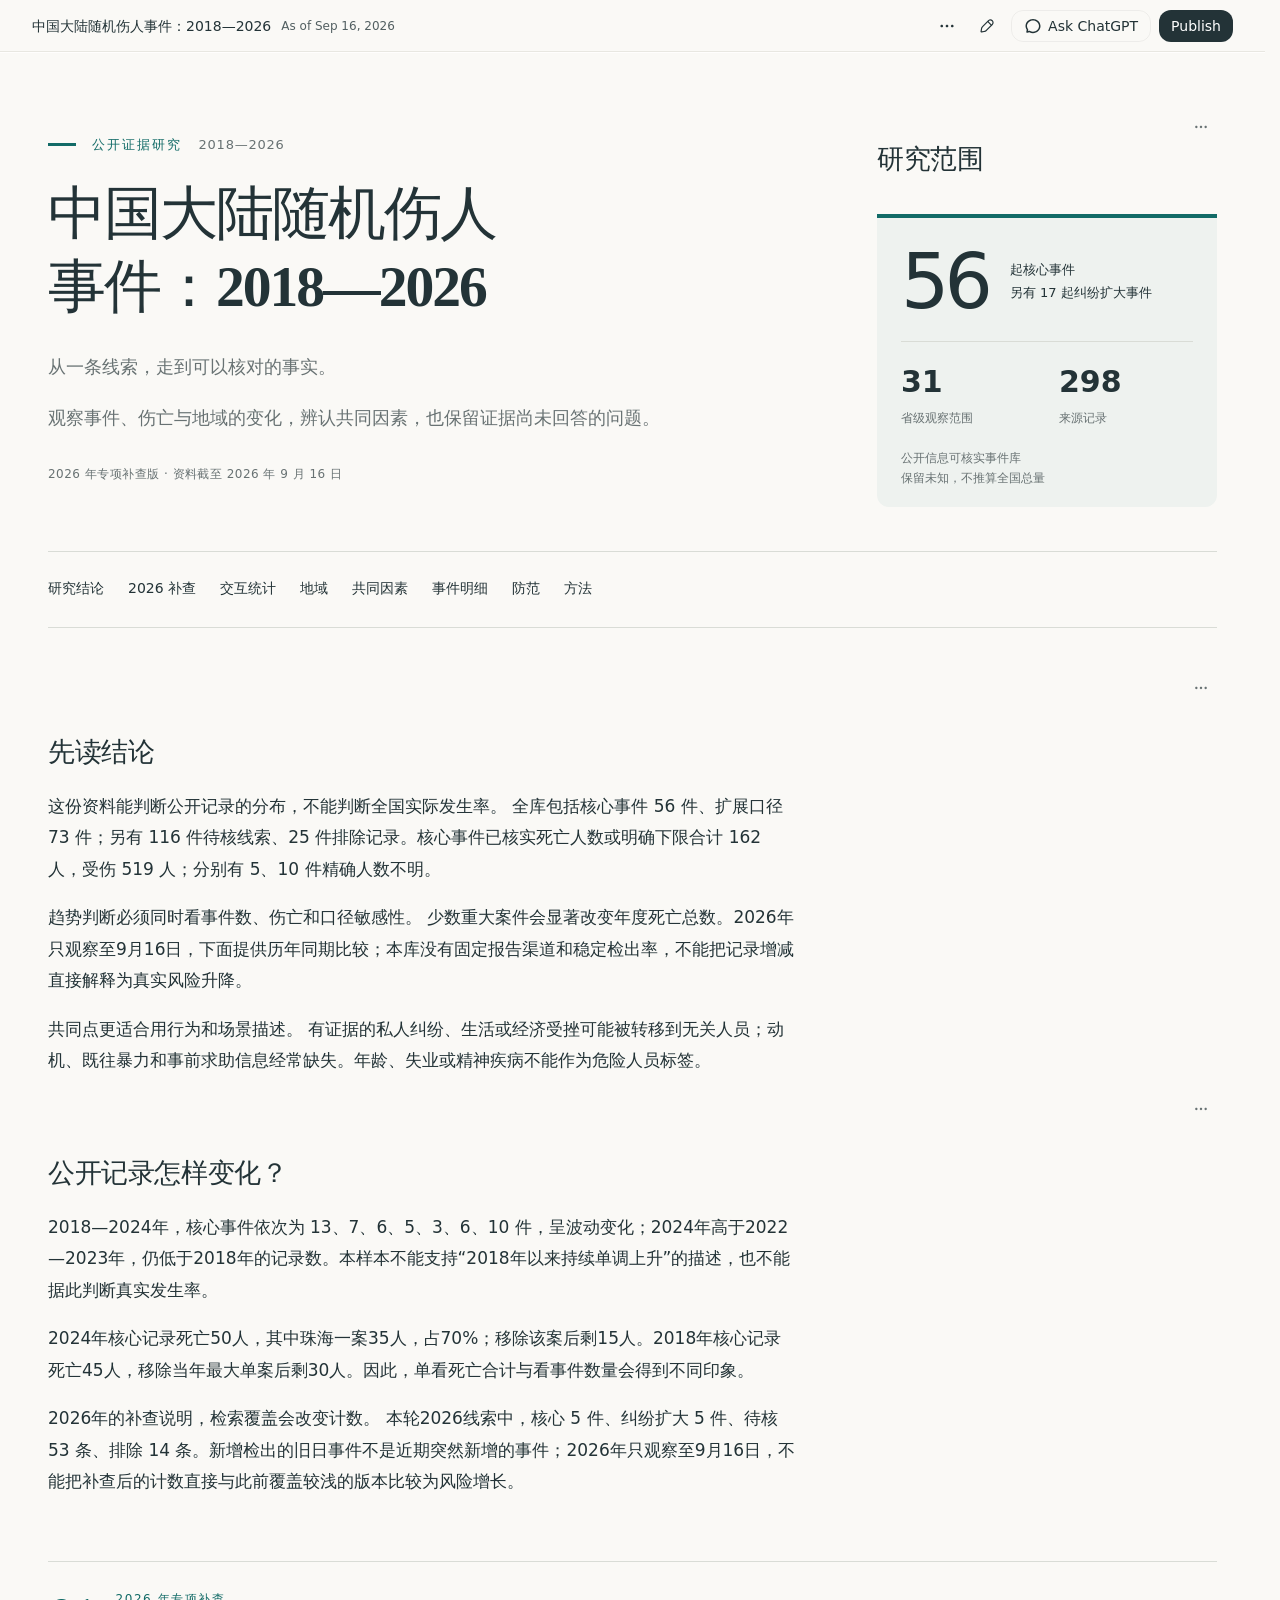
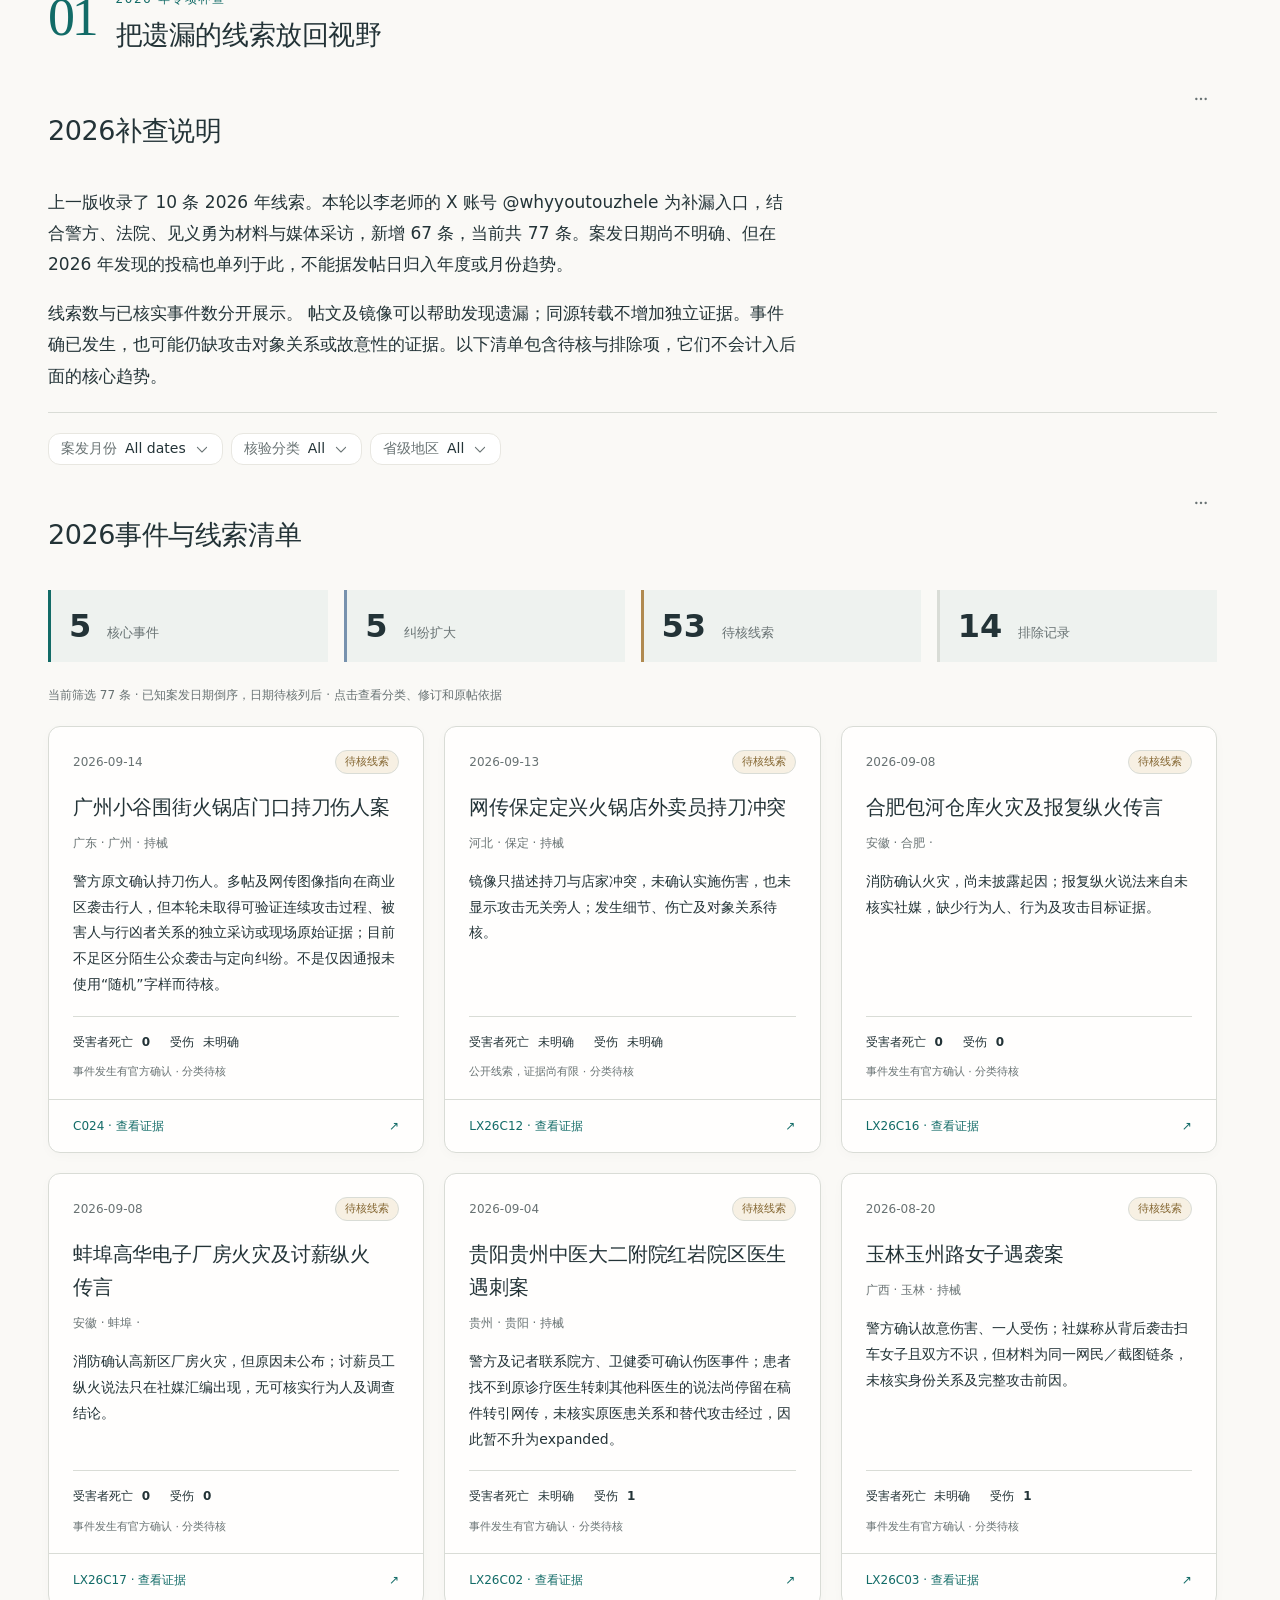
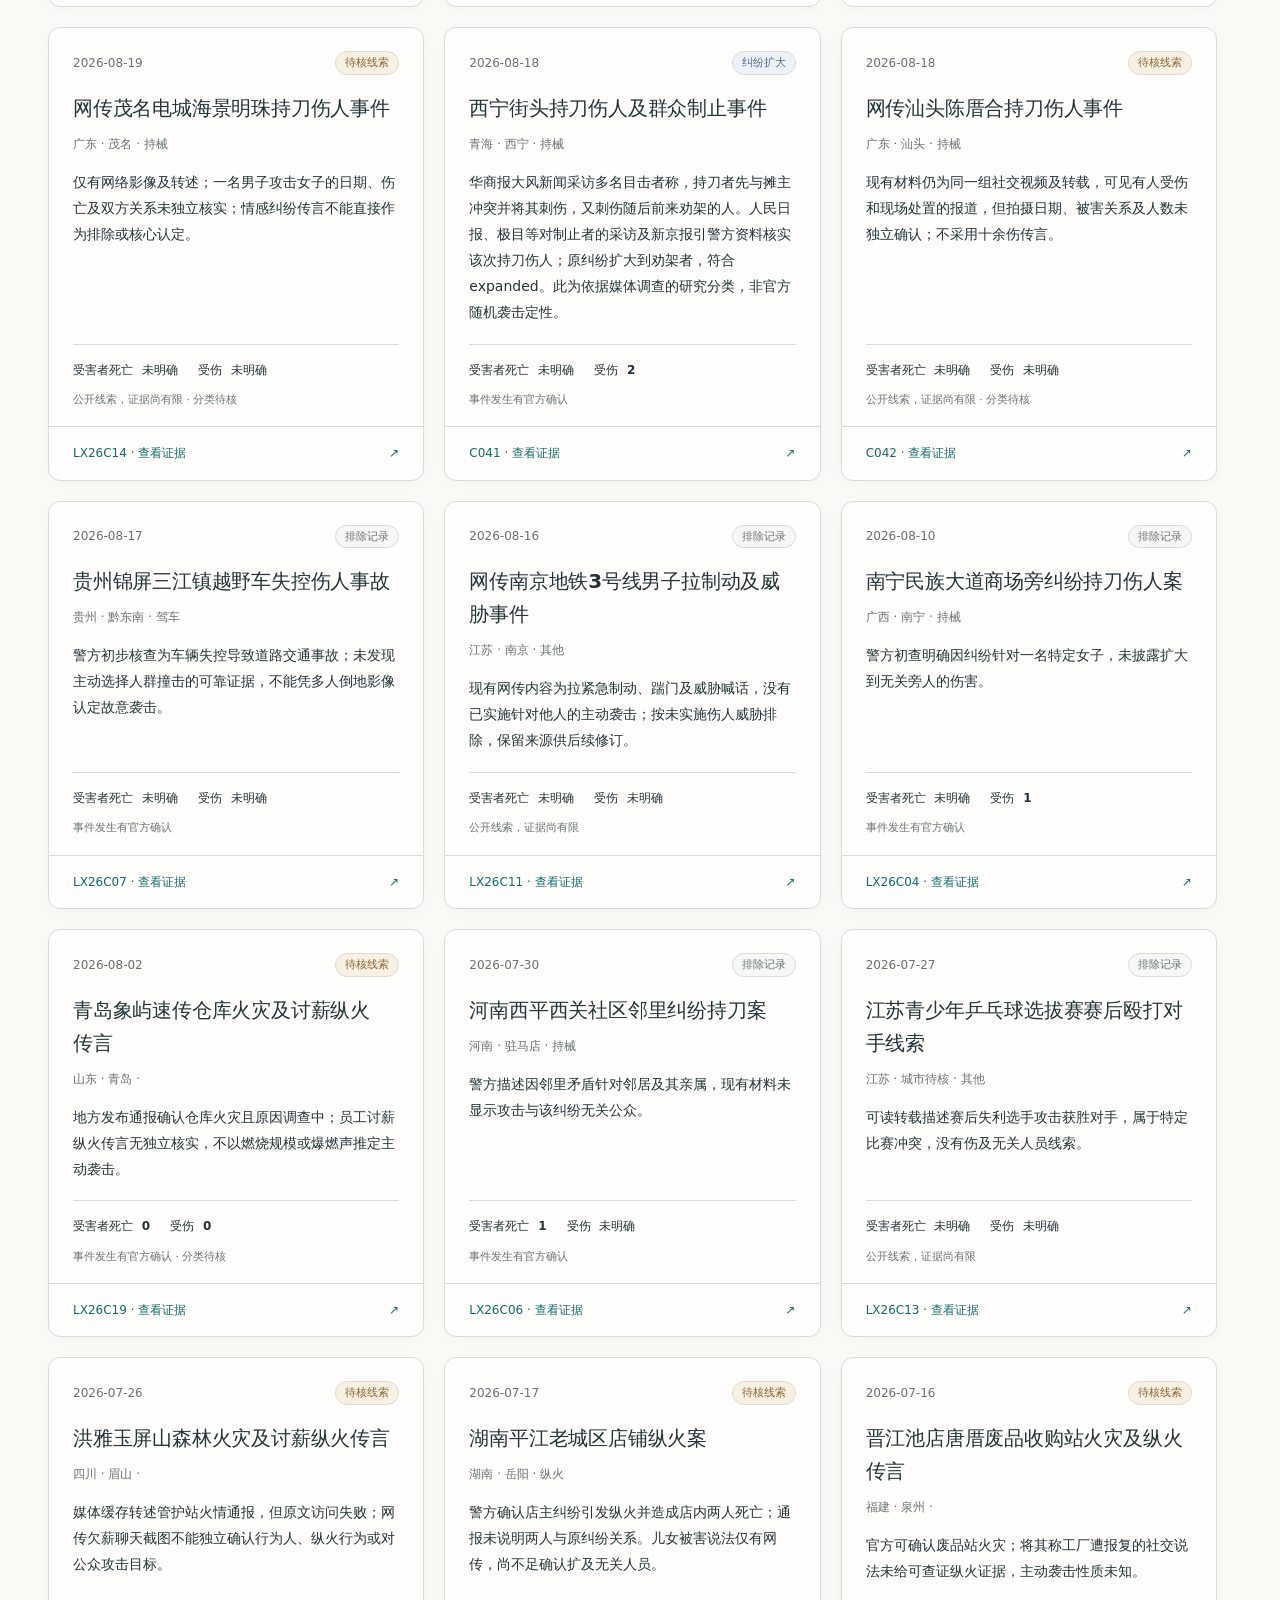
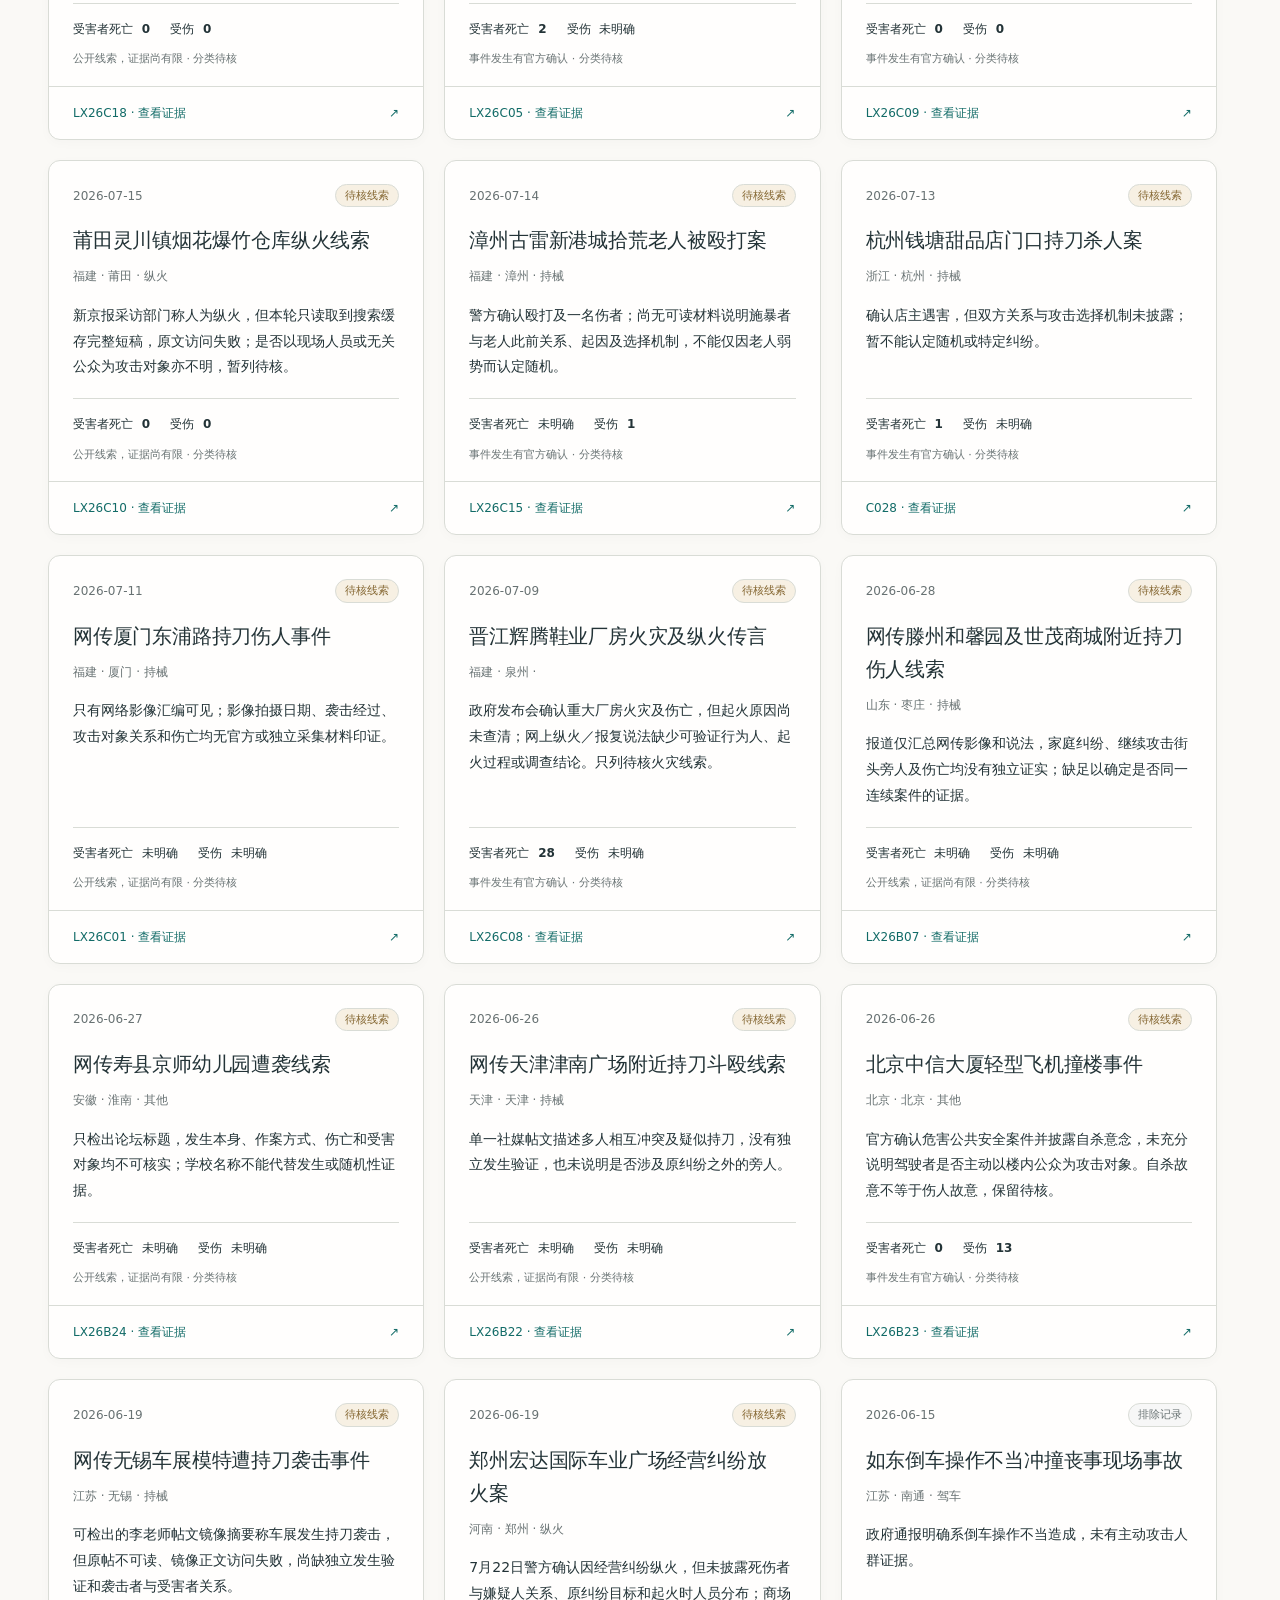
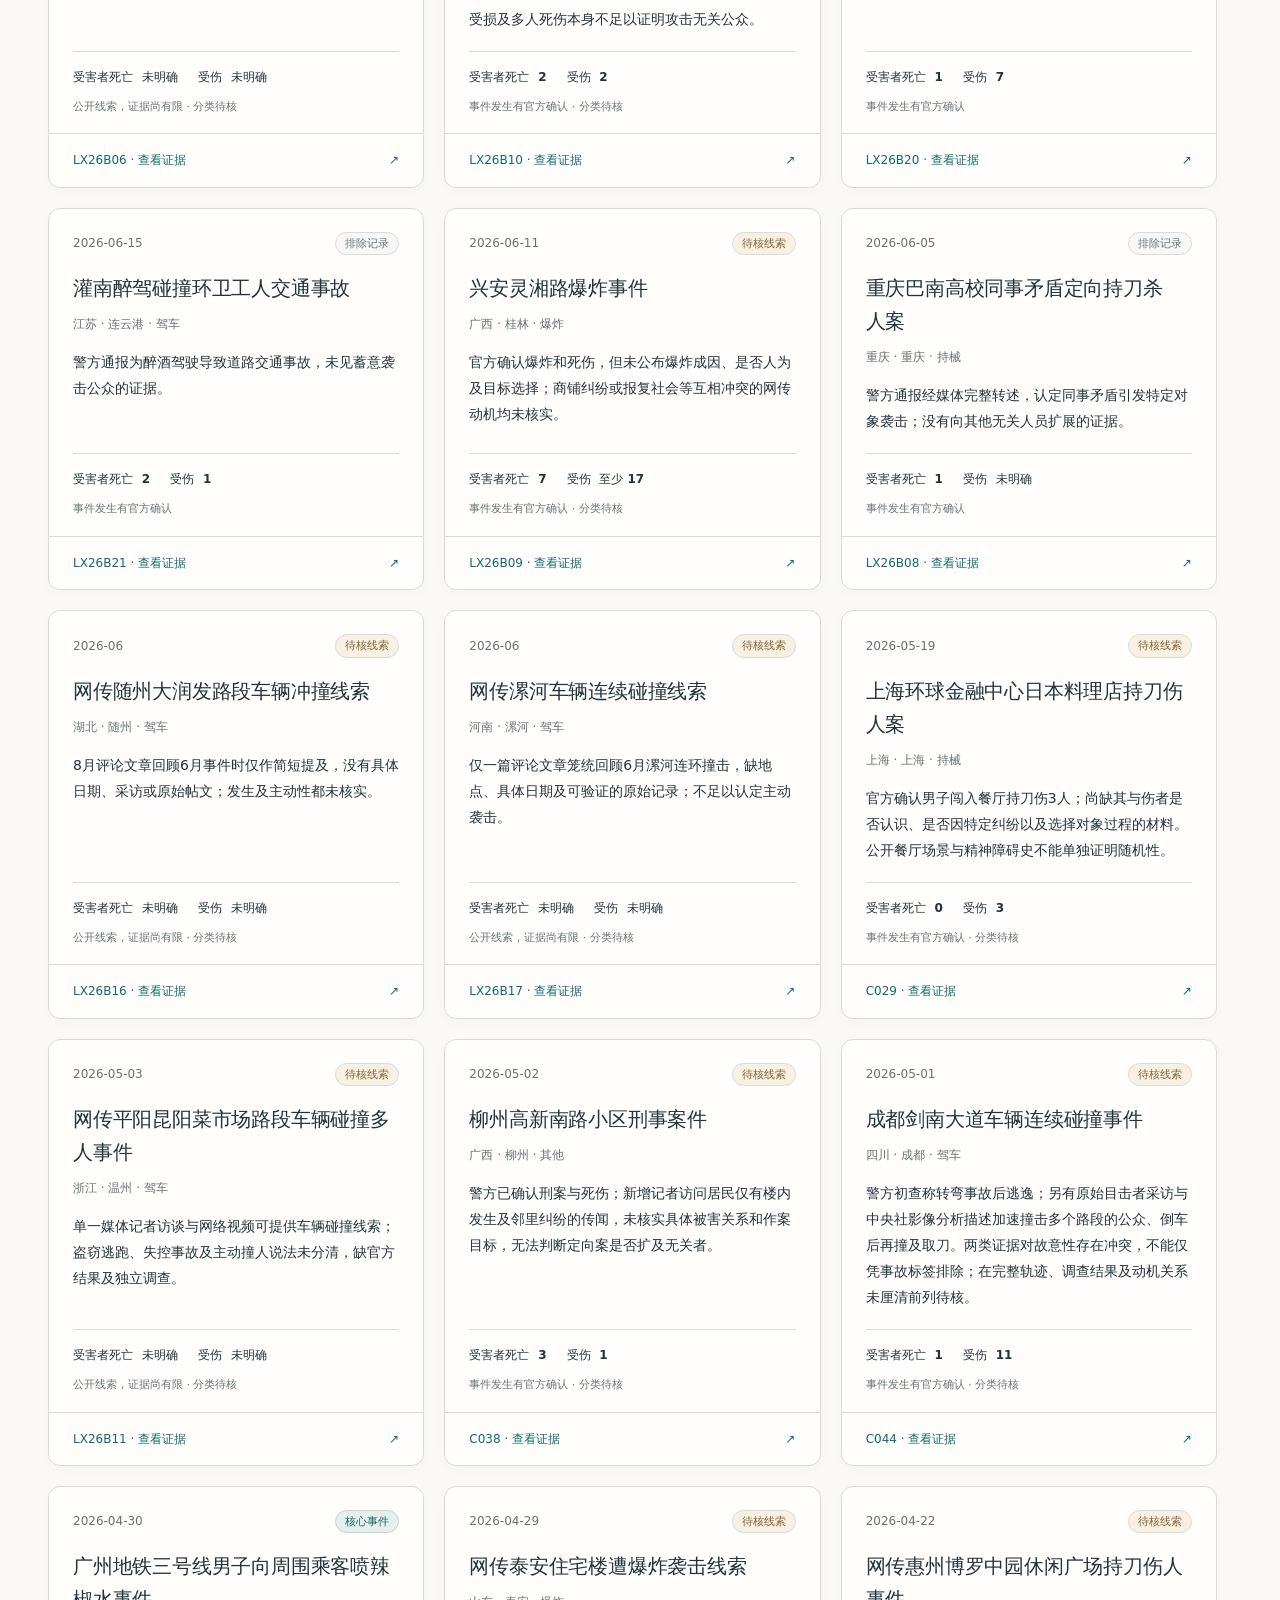
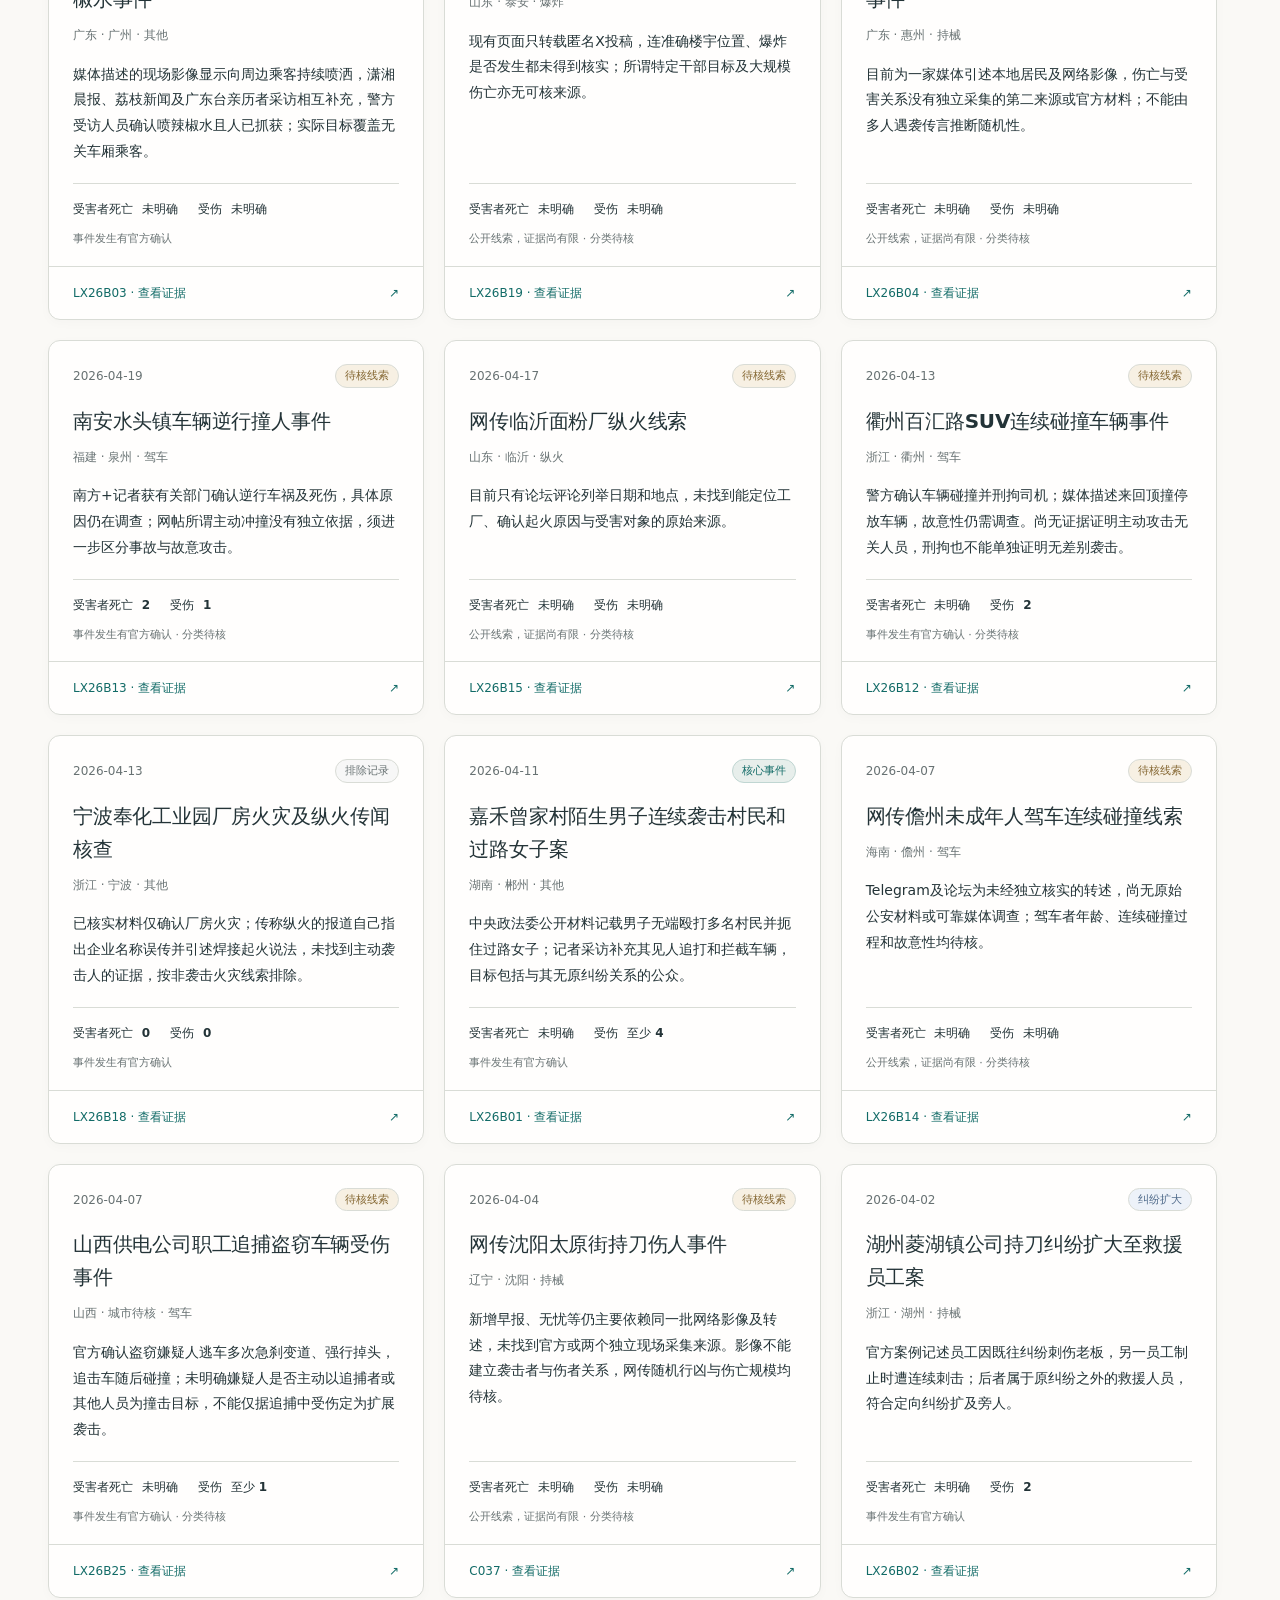
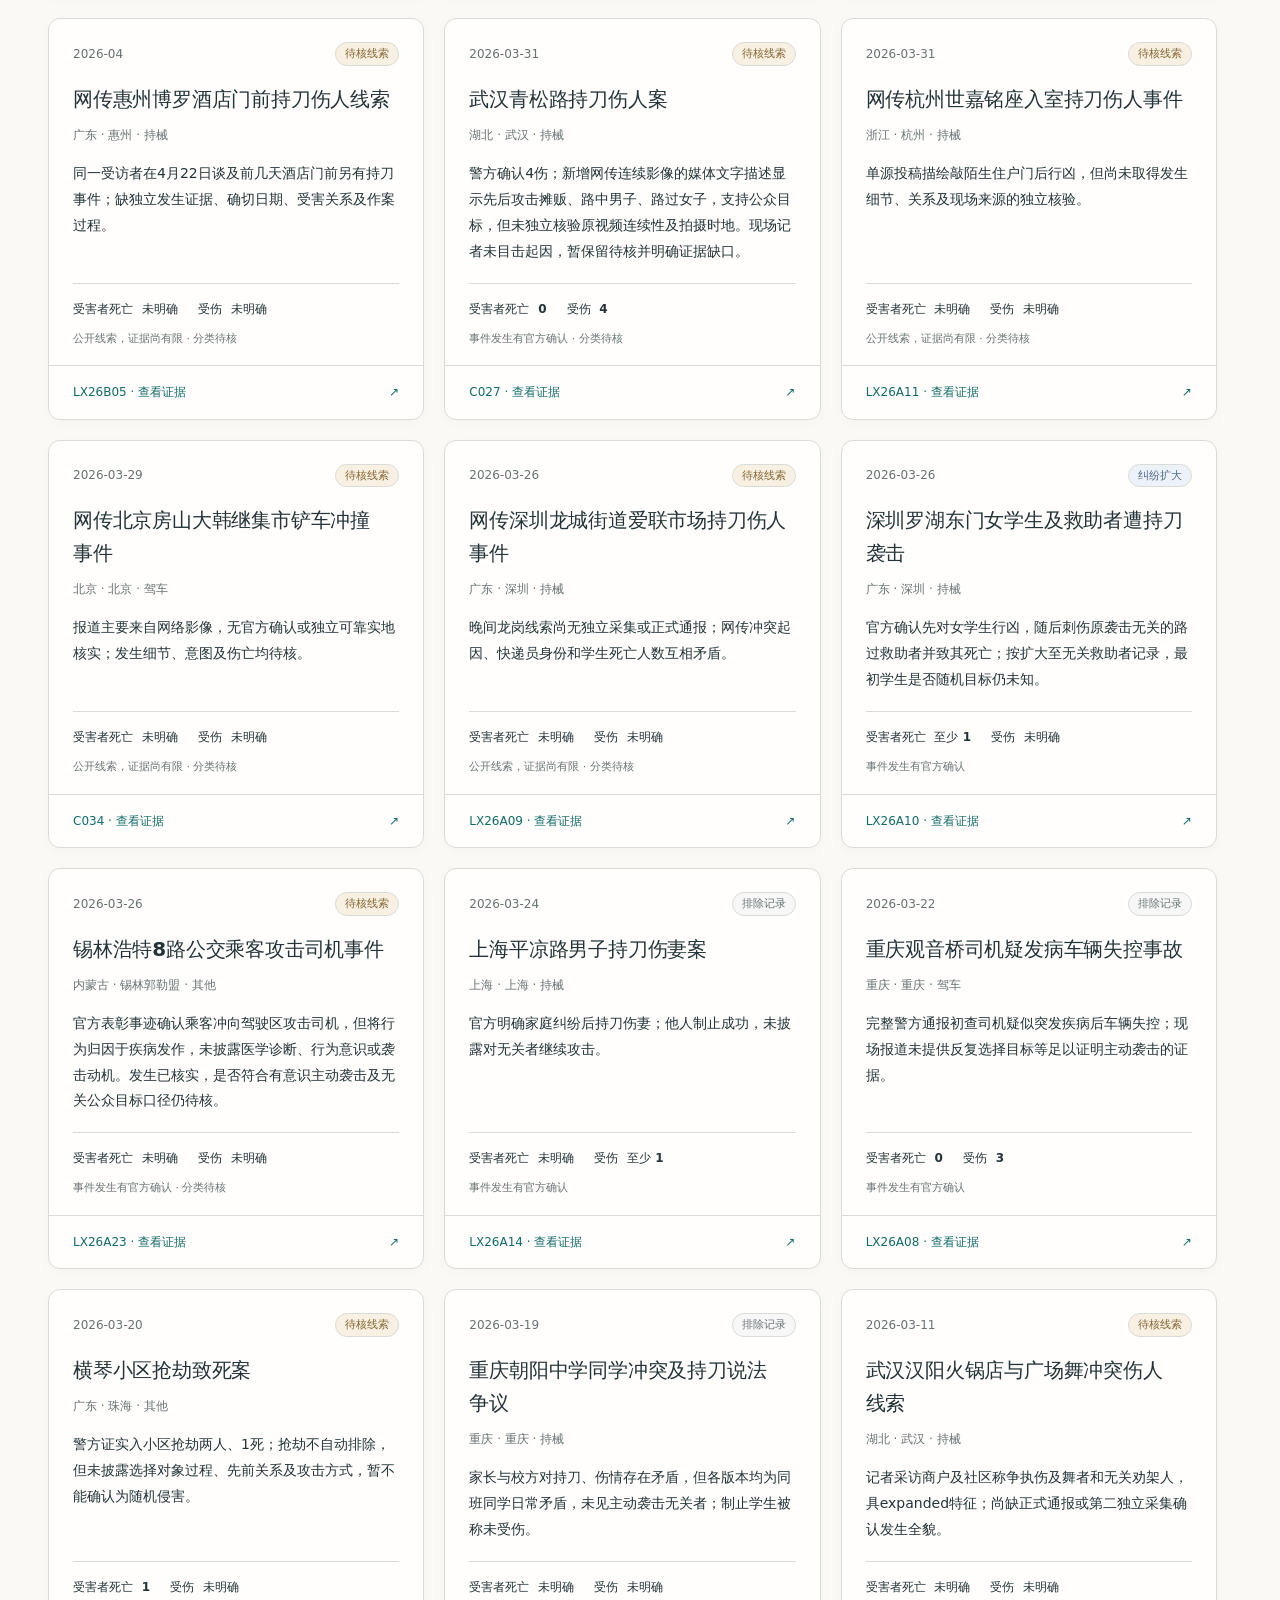
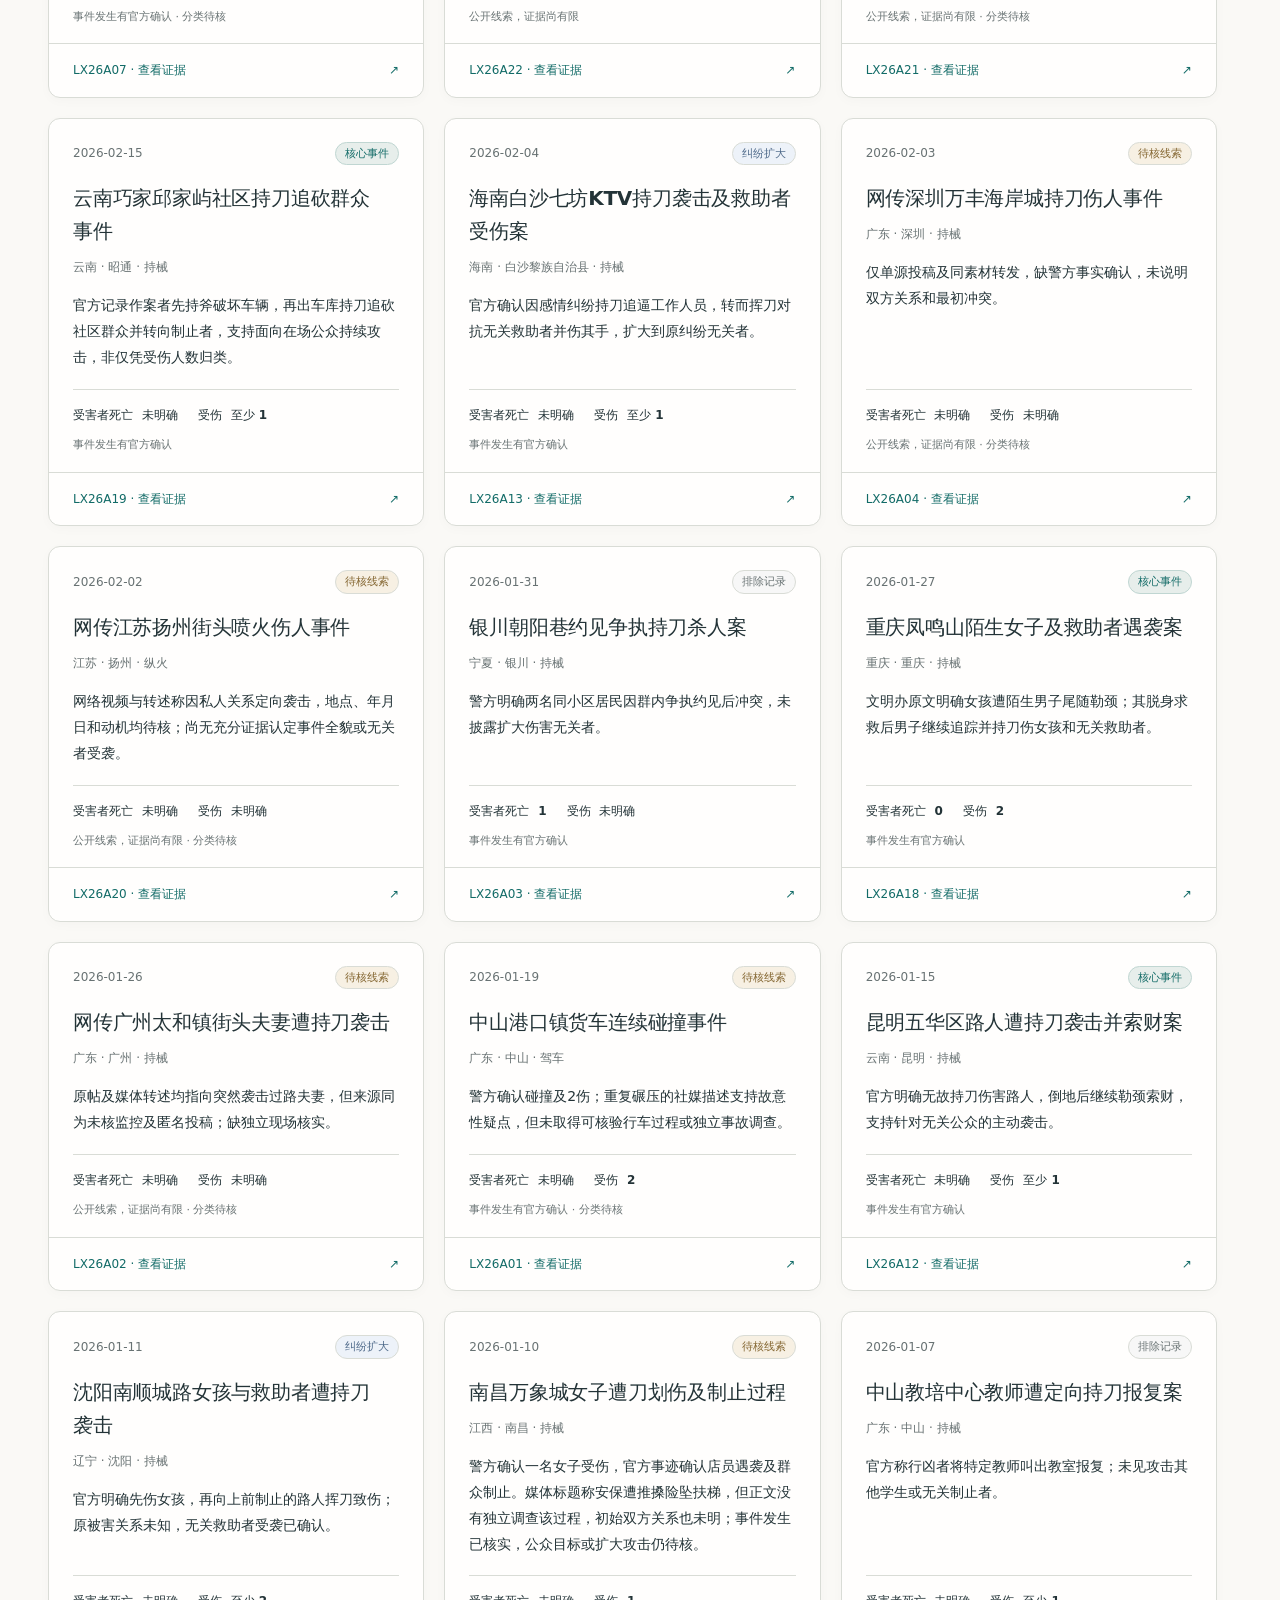
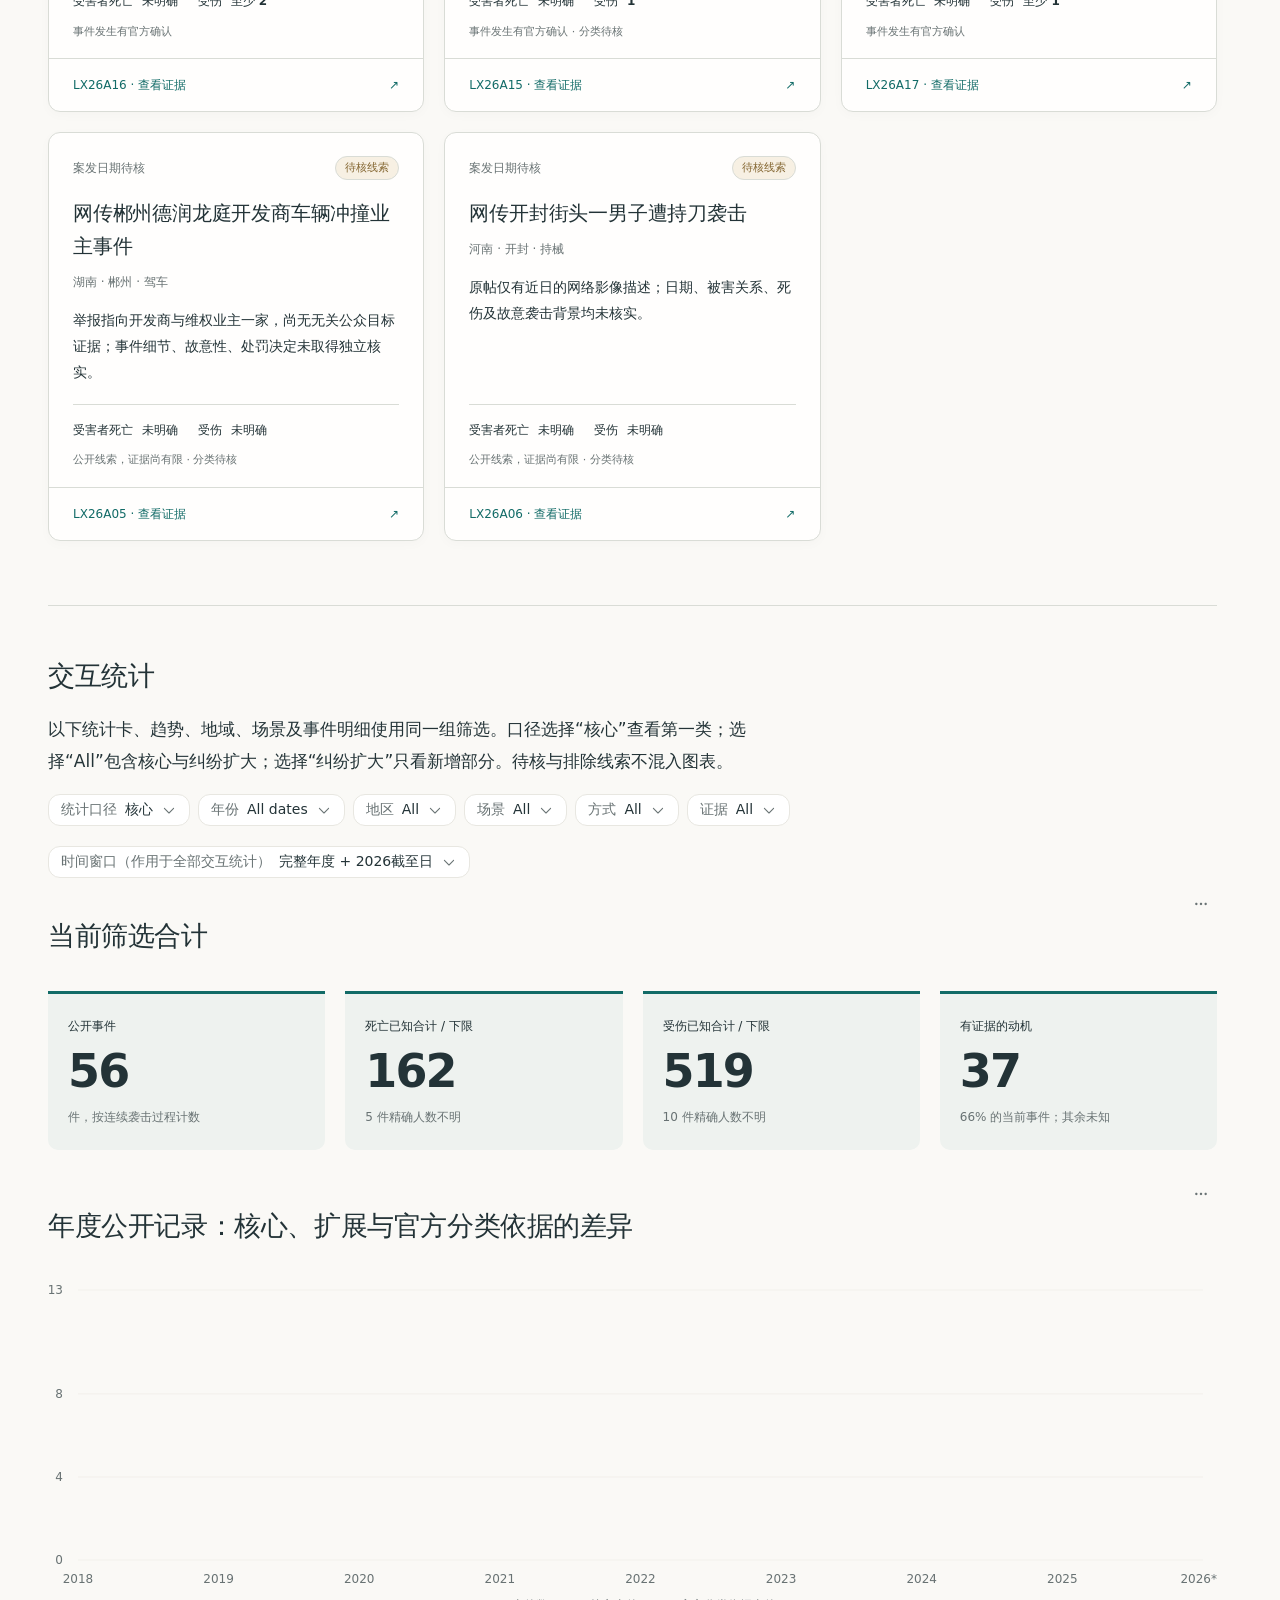
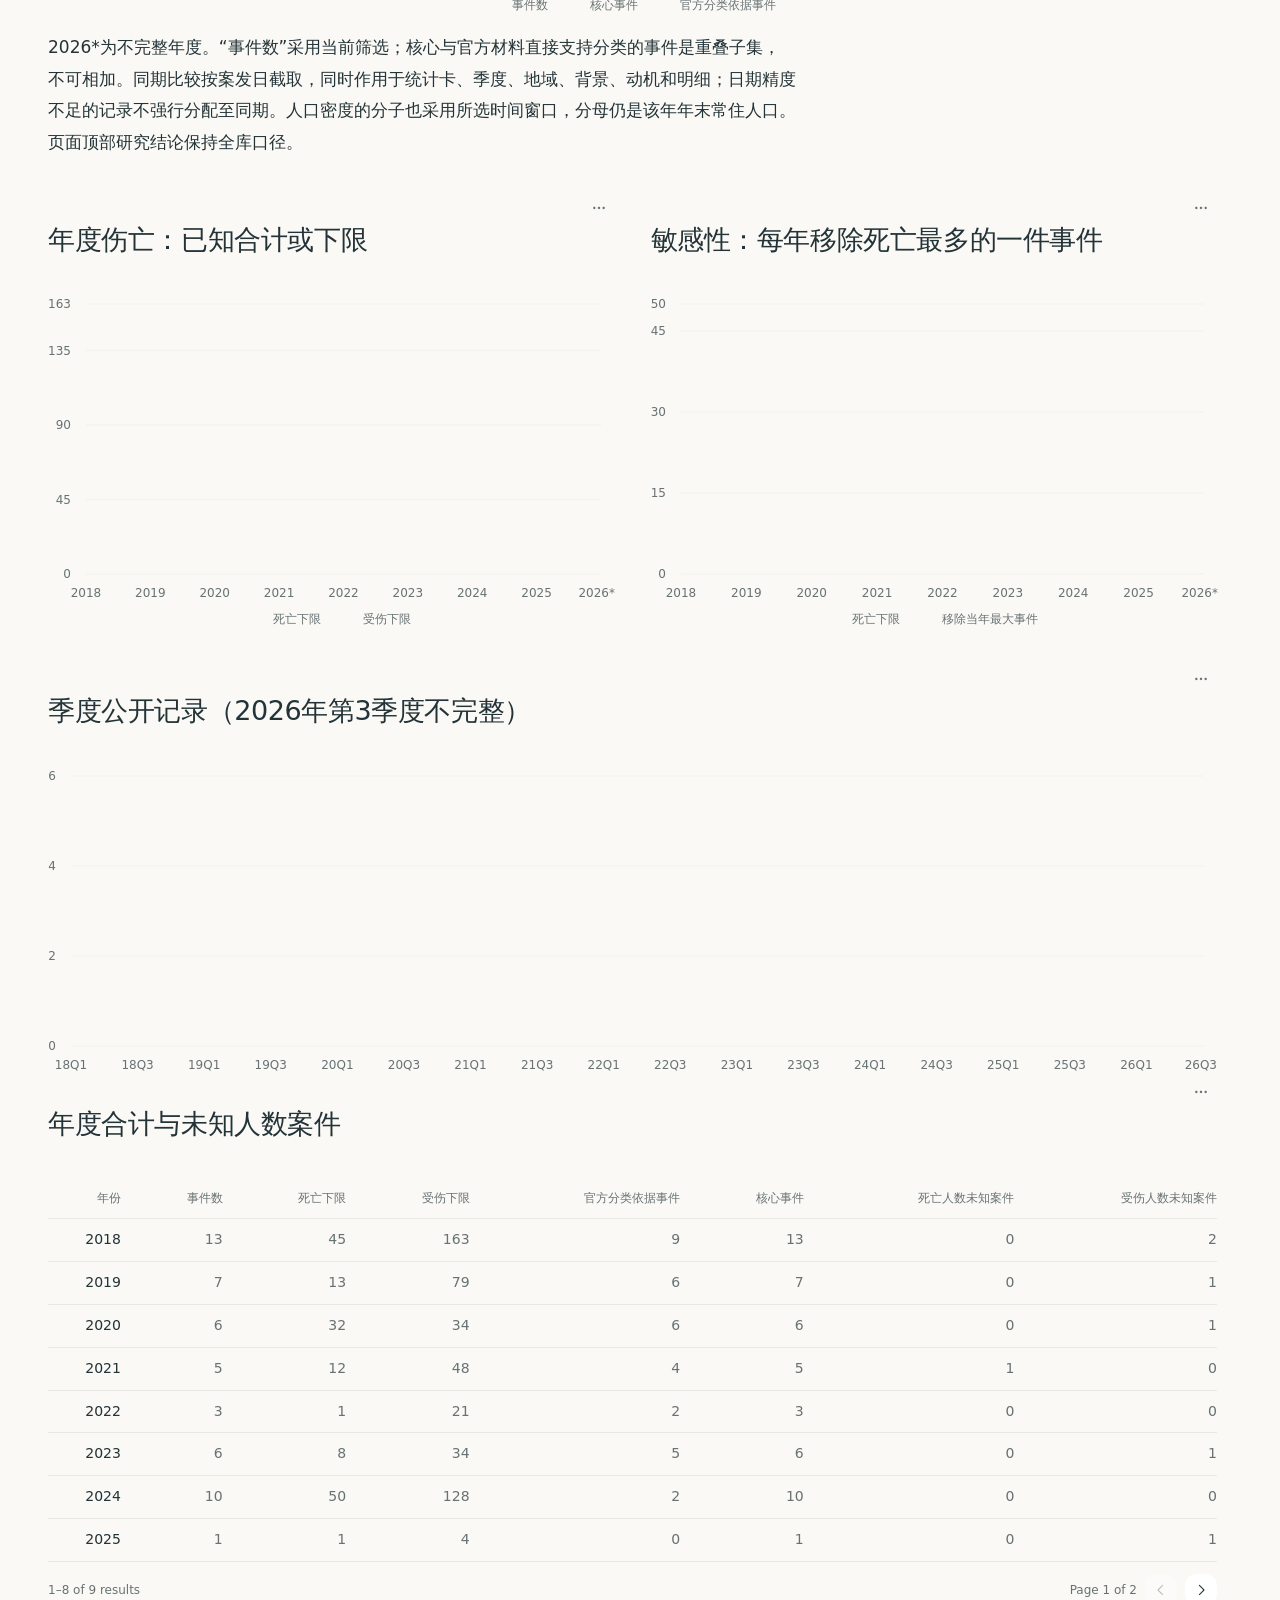
